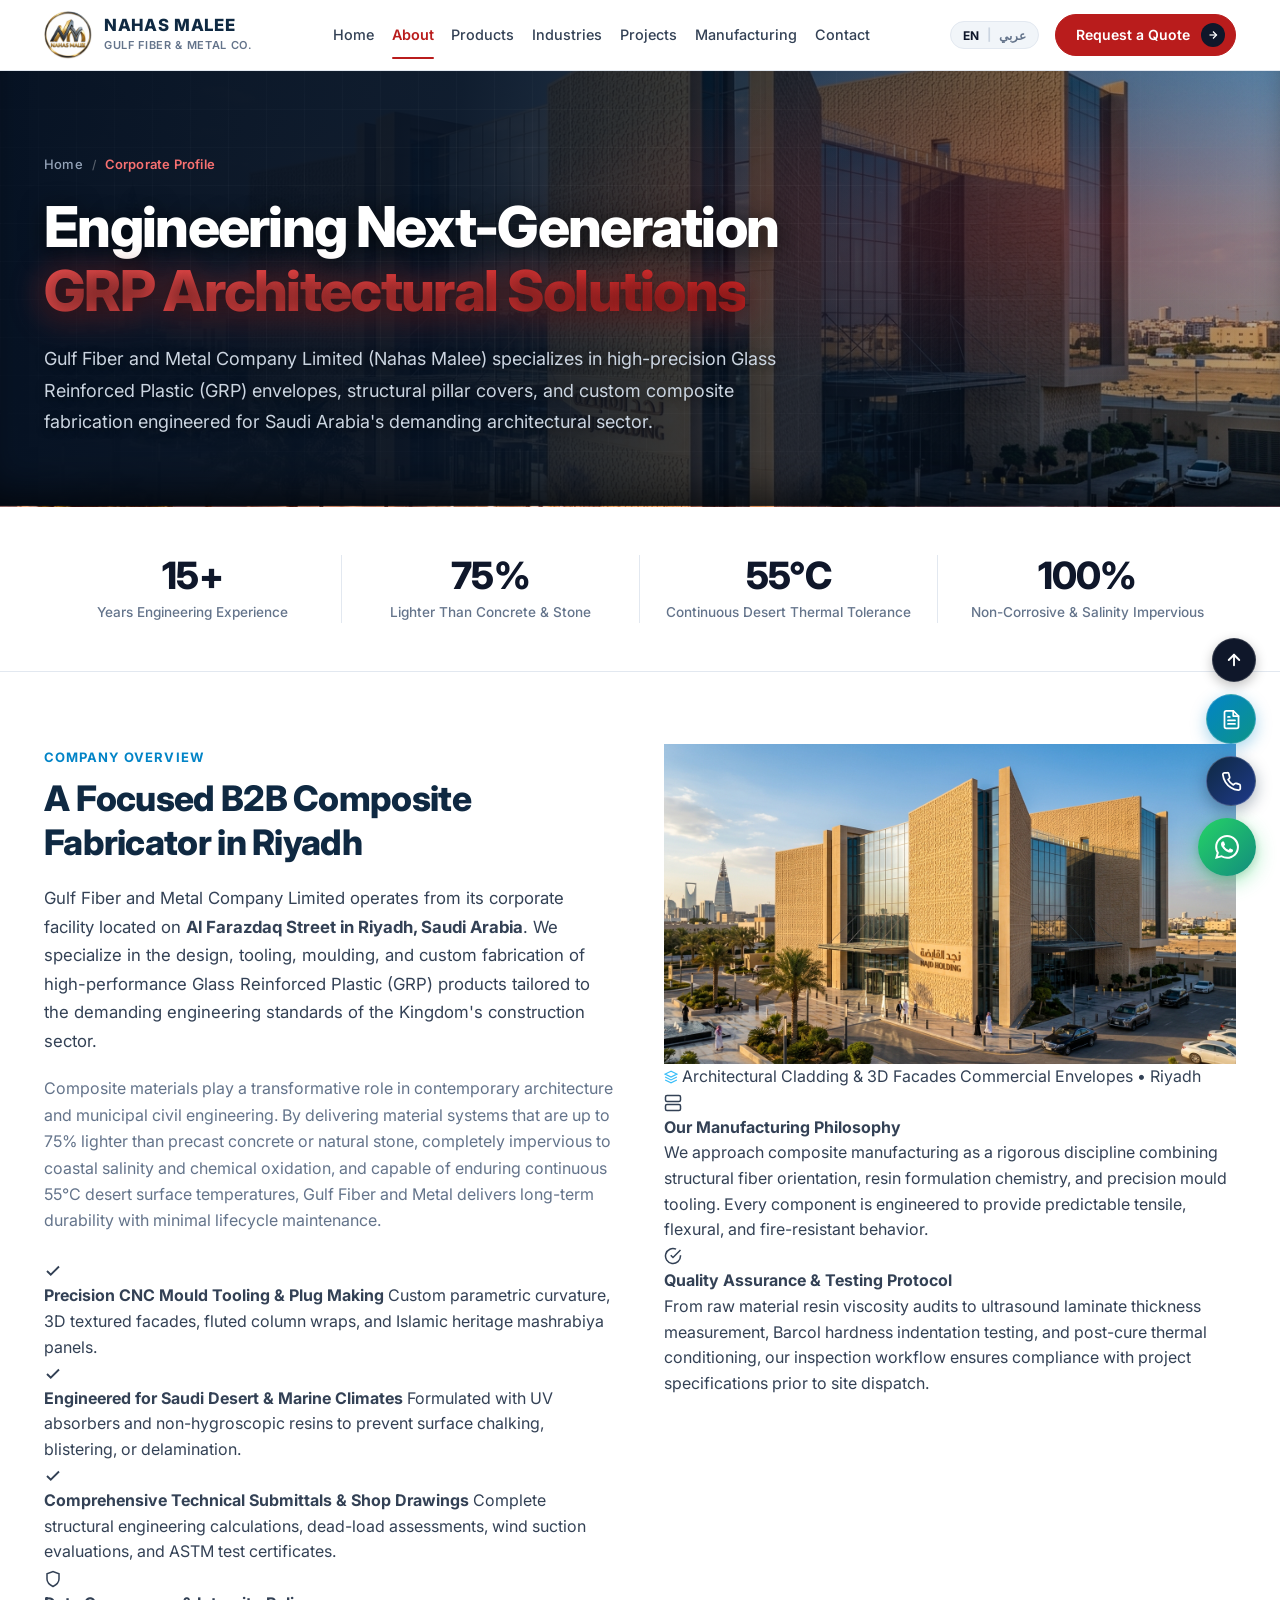
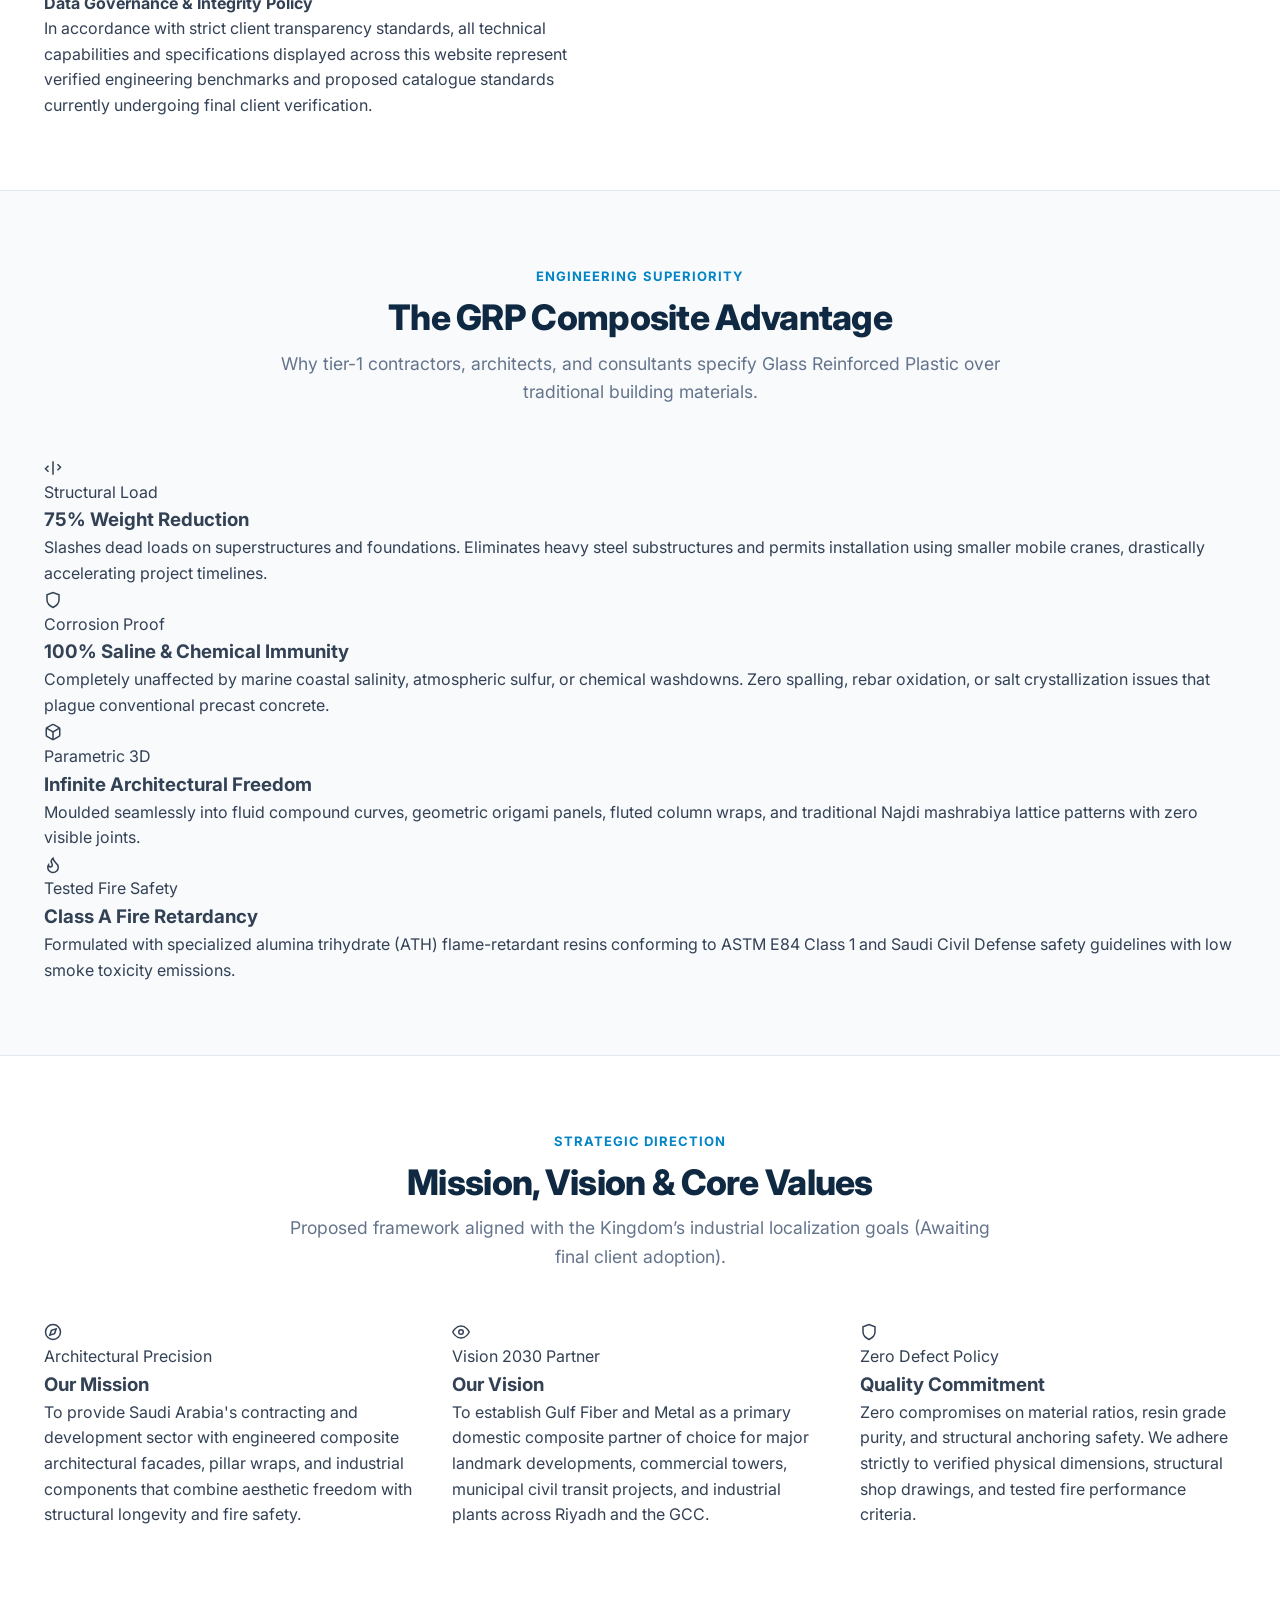
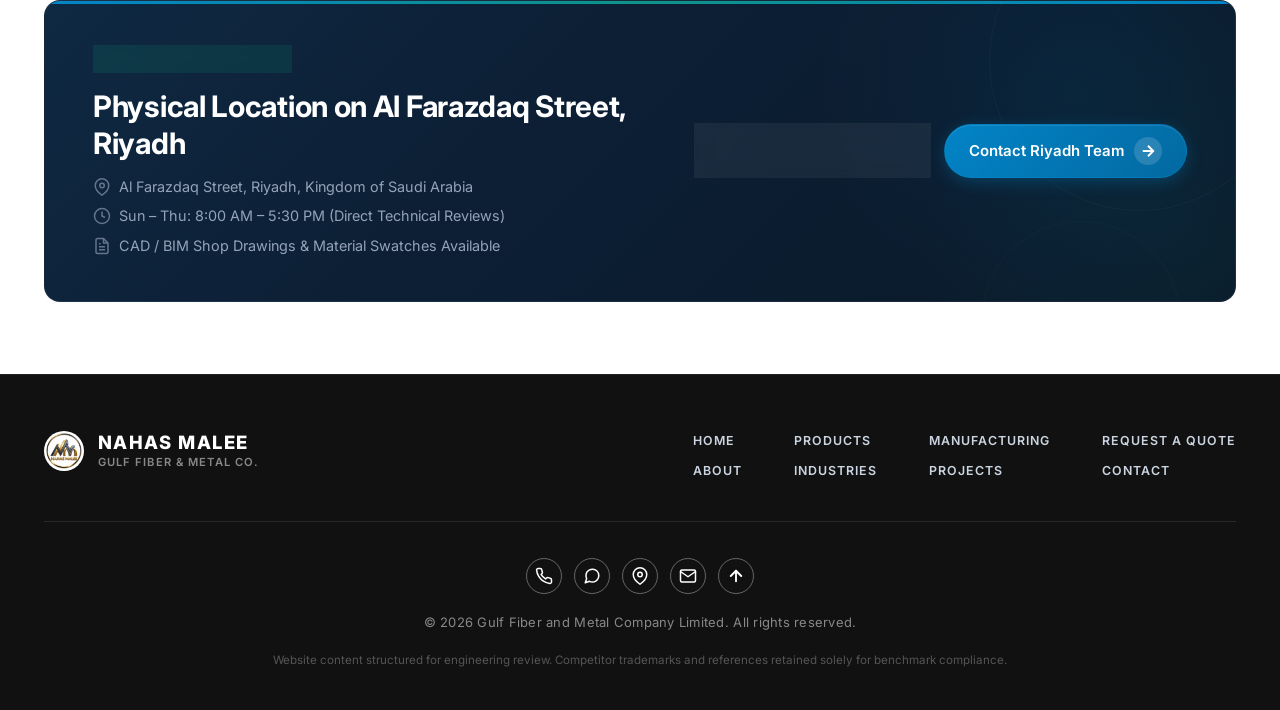
==== about.html @ 070c6c9c "Initial commit of Metals & Fibres website" ====
<!DOCTYPE html>
<html lang="en" dir="ltr">
<head>
  <meta charset="UTF-8">
  <meta name="viewport" content="width=device-width, initial-scale=1.0">
  <title>About Us | Gulf Fiber and Metal Company Limited</title>
  <meta name="description" content="Learn about Gulf Fiber and Metal Company Limited, based on Al Farazdaq Street, Riyadh. Our engineering philosophy, composite manufacturing capabilities, and quality-control standards.">

  <!-- Google Fonts: Inter & IBM Plex Sans Arabic -->
  <link rel="preconnect" href="https://fonts.googleapis.com">
  <link rel="preconnect" href="https://fonts.gstatic.com" crossorigin>
  <link href="https://fonts.googleapis.com/css2?family=IBM+Plex+Sans+Arabic:wght@400;500;600;700&family=Inter:wght@400;500;600;700;800&display=swap" rel="stylesheet">

  <!-- Stylesheets -->
  <link rel="stylesheet" href="css/main.css">
  <link rel="stylesheet" href="css/rtl.css">
</head>
<body>

  <!-- Minimal Sleek Navigation matching user reference -->
  <header class="site-header">
    <div class="container header-inner">
      <a href="index.html" class="brand-logo" aria-label="Nahas Malee - Gulf Fiber and Metal Company Limited">
        <img src="images/logo-nahas-malee.jpg" alt="Nahas Malee - Gulf Fiber and Metal Logo">
        <div class="brand-info">
          <span class="brand-name" data-i18n="brandName">NAHAS MALEE</span>
          <span class="brand-tagline" data-i18n="brandSub">Gulf Fiber &amp; Metal Co.</span>
        </div>
      </a>
      <nav class="main-nav" aria-label="Main Navigation">
        <a href="index.html" class="nav-link" data-i18n="navHome">Home</a>
        <a href="about.html" class="nav-link active" data-i18n="navAbout">About</a>
        <a href="products.html" class="nav-link" data-i18n="navProducts">Products</a>
        <a href="industries.html" class="nav-link" data-i18n="navIndustries">Industries</a>
        <a href="projects.html" class="nav-link" data-i18n="navProjects">Projects</a>
        <a href="manufacturing.html" class="nav-link" data-i18n="navManufacturing">Manufacturing</a>
        <a href="contact.html" class="nav-link" data-i18n="navContact">Contact</a>
      </nav>
      <div class="header-right">
        <div class="lang-badge">
          <button type="button" class="lang-btn active" data-lang="en">EN</button>
          <span style="color: #CBD5E1;">|</span>
          <button type="button" class="lang-btn" data-lang="ar">عربي</button>
        </div>
        <a href="quote.html" class="btn-header-quote">
          <span data-i18n="requestQuoteNav">Request a Quote</span>
          <span class="arrow-circle">
            <svg viewBox="0 0 24 24" fill="none" stroke="currentColor" stroke-width="2.5"><line x1="5" y1="12" x2="19" y2="12"></line><polyline points="12 5 19 12 12 19"></polyline></svg>
          </span>
        </a>
        <button type="button" class="mobile-toggle" id="mobileToggle" aria-label="Toggle navigation menu">
          <svg viewBox="0 0 24 24" fill="none" stroke="currentColor" stroke-width="2"><line x1="3" y1="12" x2="21" y2="12"></line><line x1="3" y1="6" x2="21" y2="6"></line><line x1="3" y1="18" x2="21" y2="18"></line></svg>
        </button>
      </div>
    </div>
  </header>

  <!-- Mobile Drawer Menu -->
  <div class="mobile-nav-drawer" id="mobileDrawer">
    <nav class="mobile-nav-links">
      <a href="index.html" class="nav-link" data-i18n="navHome">Home</a>
      <a href="about.html" class="nav-link active" data-i18n="navAbout">About</a>
      <a href="products.html" class="nav-link" data-i18n="navProducts">Products</a>
      <a href="industries.html" class="nav-link" data-i18n="navIndustries">Industries</a>
      <a href="projects.html" class="nav-link" data-i18n="navProjects">Projects</a>
      <a href="manufacturing.html" class="nav-link" data-i18n="navManufacturing">Manufacturing</a>
      <a href="contact.html" class="nav-link" data-i18n="navContact">Contact</a>
    </nav>
    <div class="mobile-nav-cta">
      <a href="quote.html" class="btn-primary" data-i18n="requestQuoteNav">Request a Quote</a>
    </div>
  </div>

  <!-- Page Hero Banner -->
  <div class="page-hero page-hero-about">
    <div class="container">
      <div class="page-hero-header">
        <div class="hero-breadcrumb">
          <a href="index.html">Home</a>
          <span class="breadcrumb-sep">/</span>
          <span class="breadcrumb-current">Corporate Profile</span>
        </div>
        <h1>
          Engineering Next-Generation <em>GRP Architectural Solutions</em>
        </h1>
        <p class="section-lead">
          Gulf Fiber and Metal Company Limited (Nahas Malee) specializes in high-precision Glass Reinforced Plastic (GRP) envelopes, structural pillar covers, and custom composite fabrication engineered for Saudi Arabia's demanding architectural sector.
        </p>


      </div>
    </div>
  </div>

  <!-- Metrics Strip Centered with Dividers -->
  <div class="metrics-strip">
    <div class="container metrics-grid">
      <div class="metric-item">
        <span class="metric-val">15+</span>
        <span class="metric-label">Years Engineering Experience</span>
      </div>
      <div class="metric-item">
        <span class="metric-val">75%</span>
        <span class="metric-label">Lighter Than Concrete &amp; Stone</span>
      </div>
      <div class="metric-item">
        <span class="metric-val">55°C</span>
        <span class="metric-label">Continuous Desert Thermal Tolerance</span>
      </div>
      <div class="metric-item">
        <span class="metric-val">100%</span>
        <span class="metric-label">Non-Corrosive &amp; Salinity Impervious</span>
      </div>
    </div>
  </div>

  <!-- Main Content Section: Company Overview -->
  <section class="section">
    <div class="container">
      <div class="grid-2" style="align-items: start; gap: 3rem;">
        <div>
          <span class="section-eyebrow">Company Overview</span>
          <h2 class="section-title" style="margin-bottom: 1.25rem;">A Focused B2B Composite Fabricator in Riyadh</h2>
          <p style="font-size: 1.05rem; line-height: 1.7; color: #334155; margin-bottom: 1.25rem;">
            Gulf Fiber and Metal Company Limited operates from its corporate facility located on <strong>Al Farazdaq Street in Riyadh, Saudi Arabia</strong>. We specialize in the design, tooling, moulding, and custom fabrication of high-performance Glass Reinforced Plastic (GRP) products tailored to the demanding engineering standards of the Kingdom's construction sector.
          </p>
          <p style="color: #64748B; line-height: 1.65; margin-bottom: 1.5rem;">
            Composite materials play a transformative role in contemporary architecture and municipal civil engineering. By delivering material systems that are up to 75% lighter than precast concrete or natural stone, completely impervious to coastal salinity and chemical oxidation, and capable of enduring continuous 55°C desert surface temperatures, Gulf Fiber and Metal delivers long-term durability with minimal lifecycle maintenance.
          </p>

          <!-- Feature Checklist -->
          <div class="about-feature-list">
            <div class="about-feature-item">
              <div class="about-feature-icon">
                <svg viewBox="0 0 24 24" fill="none" stroke="currentColor" stroke-width="2.5"><polyline points="20 6 9 17 4 12"></polyline></svg>
              </div>
              <div class="about-feature-text">
                <strong>Precision CNC Mould Tooling &amp; Plug Making</strong>
                <span>Custom parametric curvature, 3D textured facades, fluted column wraps, and Islamic heritage mashrabiya panels.</span>
              </div>
            </div>

            <div class="about-feature-item">
              <div class="about-feature-icon">
                <svg viewBox="0 0 24 24" fill="none" stroke="currentColor" stroke-width="2.5"><polyline points="20 6 9 17 4 12"></polyline></svg>
              </div>
              <div class="about-feature-text">
                <strong>Engineered for Saudi Desert &amp; Marine Climates</strong>
                <span>Formulated with UV absorbers and non-hygroscopic resins to prevent surface chalking, blistering, or delamination.</span>
              </div>
            </div>

            <div class="about-feature-item">
              <div class="about-feature-icon">
                <svg viewBox="0 0 24 24" fill="none" stroke="currentColor" stroke-width="2.5"><polyline points="20 6 9 17 4 12"></polyline></svg>
              </div>
              <div class="about-feature-text">
                <strong>Comprehensive Technical Submittals &amp; Shop Drawings</strong>
                <span>Complete structural engineering calculations, dead-load assessments, wind suction evaluations, and ASTM test certificates.</span>
              </div>
            </div>
          </div>

          <!-- Data Governance Card -->
          <div class="governance-card">
            <div class="governance-card-header">
              <svg viewBox="0 0 24 24" fill="none" stroke="currentColor" stroke-width="2"><path d="M12 22s8-4 8-10V5l-8-3-8 3v7c0 6 8 10 8 10z"></path></svg>
              <h4 class="governance-card-title">Data Governance &amp; Integrity Policy</h4>
            </div>
            <p class="governance-card-desc">
              In accordance with strict client transparency standards, all technical capabilities and specifications displayed across this website represent verified engineering benchmarks and proposed catalogue standards currently undergoing final client verification.
            </p>
          </div>
        </div>

        <!-- Right Column: Visual Showcase & Engineering Highlights -->
        <div class="showcase-container">
          <div class="showcase-img-wrap">
            <img src="images/hero-cladding.jpg" alt="Architectural GRP Cladding Riyadh">
            <div class="showcase-img-overlay">
              <span class="showcase-badge">
                <svg viewBox="0 0 24 24" fill="none" stroke="currentColor" stroke-width="2" style="width: 14px; height: 14px; color: #38BDF8;"><polygon points="12 2 2 7 12 12 22 7 12 2"></polygon><polyline points="2 17 12 22 22 17"></polyline><polyline points="2 12 12 17 22 12"></polyline></svg>
                Architectural Cladding &amp; 3D Facades
              </span>
              <span class="showcase-subtag">Commercial Envelopes • Riyadh</span>
            </div>
          </div>

          <div class="philosophy-grid">
            <div class="philosophy-card">
              <div class="philosophy-icon">
                <svg viewBox="0 0 24 24" fill="none" stroke="currentColor" stroke-width="2"><rect x="2" y="2" width="20" height="8" rx="2" ry="2"></rect><rect x="2" y="14" width="20" height="8" rx="2" ry="2"></rect><line x1="6" y1="6" x2="6.01" y2="6"></line><line x1="6" y1="18" x2="6.01" y2="18"></line></svg>
              </div>
              <div class="philosophy-content">
                <h4>Our Manufacturing Philosophy</h4>
                <p>
                  We approach composite manufacturing as a rigorous discipline combining structural fiber orientation, resin formulation chemistry, and precision mould tooling. Every component is engineered to provide predictable tensile, flexural, and fire-resistant behavior.
                </p>
              </div>
            </div>

            <div class="philosophy-card">
              <div class="philosophy-icon">
                <svg viewBox="0 0 24 24" fill="none" stroke="currentColor" stroke-width="2"><path d="M22 11.08V12a10 10 0 1 1-5.93-9.14"></path><polyline points="22 4 12 14.01 9 11.01"></polyline></svg>
              </div>
              <div class="philosophy-content">
                <h4>Quality Assurance &amp; Testing Protocol</h4>
                <p>
                  From raw material resin viscosity audits to ultrasound laminate thickness measurement, Barcol hardness indentation testing, and post-cure thermal conditioning, our inspection workflow ensures compliance with project specifications prior to site dispatch.
                </p>
              </div>
            </div>
          </div>
        </div>
      </div>
    </div>
  </section>

  <!-- Core Engineering Advantages (4-Grid) -->
  <section class="section section-subtle">
    <div class="container">
      <div class="section-header text-center">
        <span class="section-eyebrow">Engineering Superiority</span>
        <h2 class="section-title">The GRP Composite Advantage</h2>
        <p class="section-lead">Why tier-1 contractors, architects, and consultants specify Glass Reinforced Plastic over traditional building materials.</p>
      </div>

      <div class="advantage-grid">
        <div class="advantage-card">
          <div class="advantage-card-top">
            <div class="advantage-card-icon">
              <svg viewBox="0 0 24 24" fill="none" stroke="currentColor" stroke-width="2"><line x1="12" y1="3" x2="12" y2="21"></line><path d="M18 7l4 4-4 4"></path><path d="M6 17l-4-4 4-4"></path></svg>
            </div>
            <span class="advantage-tag">Structural Load</span>
          </div>
          <h3 class="advantage-title">75% Weight Reduction</h3>
          <p class="advantage-desc">
            Slashes dead loads on superstructures and foundations. Eliminates heavy steel substructures and permits installation using smaller mobile cranes, drastically accelerating project timelines.
          </p>
        </div>

        <div class="advantage-card">
          <div class="advantage-card-top">
            <div class="advantage-card-icon">
              <svg viewBox="0 0 24 24" fill="none" stroke="currentColor" stroke-width="2"><path d="M12 22s8-4 8-10V5l-8-3-8 3v7c0 6 8 10 8 10z"></path></svg>
            </div>
            <span class="advantage-tag">Corrosion Proof</span>
          </div>
          <h3 class="advantage-title">100% Saline &amp; Chemical Immunity</h3>
          <p class="advantage-desc">
            Completely unaffected by marine coastal salinity, atmospheric sulfur, or chemical washdowns. Zero spalling, rebar oxidation, or salt crystallization issues that plague conventional precast concrete.
          </p>
        </div>

        <div class="advantage-card">
          <div class="advantage-card-top">
            <div class="advantage-card-icon">
              <svg viewBox="0 0 24 24" fill="none" stroke="currentColor" stroke-width="2"><path d="M21 16V8a2 2 0 0 0-1-1.73l-7-4a2 2 0 0 0-2 0l-7 4A2 2 0 0 0 3 8v8a2 2 0 0 0 1 1.73l7 4a2 2 0 0 0 2 0l7-4A2 2 0 0 0 21 16z"></path><polyline points="3.27 6.96 12 12.01 20.73 6.96"></polyline><line x1="12" y1="22.08" x2="12" y2="12"></line></svg>
            </div>
            <span class="advantage-tag">Parametric 3D</span>
          </div>
          <h3 class="advantage-title">Infinite Architectural Freedom</h3>
          <p class="advantage-desc">
            Moulded seamlessly into fluid compound curves, geometric origami panels, fluted column wraps, and traditional Najdi mashrabiya lattice patterns with zero visible joints.
          </p>
        </div>

        <div class="advantage-card">
          <div class="advantage-card-top">
            <div class="advantage-card-icon">
              <svg viewBox="0 0 24 24" fill="none" stroke="currentColor" stroke-width="2"><path d="M8.5 14.5A2.5 2.5 0 0 0 11 12c0-1.38-.5-2-1-3-1.072-2.143-.224-4.054 2-6 .5 2.5 2 4.9 4 6.5 2 1.6 3 3.5 3 5.5a7 7 0 1 1-14 0c0-1.153.433-2.294 1-3a2.5 2.5 0 0 0 2.5 2.5z"></path></svg>
            </div>
            <span class="advantage-tag">Tested Fire Safety</span>
          </div>
          <h3 class="advantage-title">Class A Fire Retardancy</h3>
          <p class="advantage-desc">
            Formulated with specialized alumina trihydrate (ATH) flame-retardant resins conforming to ASTM E84 Class 1 and Saudi Civil Defense safety guidelines with low smoke toxicity emissions.
          </p>
        </div>
      </div>
    </div>
  </section>

  <!-- Proposed Mission & Vision Framework -->
  <section class="section">
    <div class="container">
      <div class="section-header text-center">
        <span class="section-eyebrow">Strategic Direction</span>
        <h2 class="section-title">Mission, Vision &amp; Core Values</h2>
        <p class="section-lead">Proposed framework aligned with the Kingdom’s industrial localization goals (Awaiting final client adoption).</p>
      </div>

      <div class="grid-3">
        <!-- Mission Card -->
        <div class="value-card value-card-mission">
          <div class="value-card-header">
            <div class="value-card-icon">
              <svg viewBox="0 0 24 24" fill="none" stroke="currentColor" stroke-width="2"><circle cx="12" cy="12" r="10"></circle><polygon points="16.24 7.76 14.12 14.12 7.76 16.24 9.88 9.88 16.24 7.76"></polygon></svg>
            </div>
            <span class="value-card-tag">Architectural Precision</span>
          </div>
          <h3 class="value-card-title">Our Mission</h3>
          <p class="value-card-desc">
            To provide Saudi Arabia's contracting and development sector with engineered composite architectural facades, pillar wraps, and industrial components that combine aesthetic freedom with structural longevity and fire safety.
          </p>
        </div>

        <!-- Vision Card -->
        <div class="value-card value-card-vision">
          <div class="value-card-header">
            <div class="value-card-icon">
              <svg viewBox="0 0 24 24" fill="none" stroke="currentColor" stroke-width="2"><path d="M1 12s4-8 11-8 11 8 11 8-4 8-11 8-11-8-11-8z"></path><circle cx="12" cy="12" r="3"></circle></svg>
            </div>
            <span class="value-card-tag">Vision 2030 Partner</span>
          </div>
          <h3 class="value-card-title">Our Vision</h3>
          <p class="value-card-desc">
            To establish Gulf Fiber and Metal as a primary domestic composite partner of choice for major landmark developments, commercial towers, municipal civil transit projects, and industrial plants across Riyadh and the GCC.
          </p>
        </div>

        <!-- Quality Commitment Card -->
        <div class="value-card value-card-quality">
          <div class="value-card-header">
            <div class="value-card-icon">
              <svg viewBox="0 0 24 24" fill="none" stroke="currentColor" stroke-width="2"><path d="M12 22s8-4 8-10V5l-8-3-8 3v7c0 6 8 10 8 10z"></path></svg>
            </div>
            <span class="value-card-tag">Zero Defect Policy</span>
          </div>
          <h3 class="value-card-title">Quality Commitment</h3>
          <p class="value-card-desc">
            Zero compromises on material ratios, resin grade purity, and structural anchoring safety. We adhere strictly to verified physical dimensions, structural shop drawings, and tested fire performance criteria.
          </p>
        </div>
      </div>
    </div>
  </section>

  <!-- Physical Verification Callout (Office Ribbon) -->
  <section class="section" style="padding-top: 0;">
    <div class="container">
      <div class="office-ribbon">
        <div class="office-ribbon-accent"></div>
        <div class="office-ribbon-pattern"></div>
        <div class="office-ribbon-content">
          <div class="office-ribbon-info">
            <span class="badge badge-verified office-ribbon-badge">
              <span class="pulse-dot"></span>
              Verified Corporate Listing
            </span>
            <h2 class="office-ribbon-title">Physical Location on Al Farazdaq Street, Riyadh</h2>
            <div class="office-ribbon-details">
              <div class="office-ribbon-detail-item">
                <svg width="16" height="16" viewBox="0 0 24 24" fill="none" stroke="currentColor" stroke-width="2"><path d="M21 10c0 7-9 13-9 13s-9-6-9-13a9 9 0 0 1 18 0z"></path><circle cx="12" cy="10" r="3"></circle></svg>
                <span>Al Farazdaq Street, Riyadh, Kingdom of Saudi Arabia</span>
              </div>
              <div class="office-ribbon-detail-item">
                <svg width="16" height="16" viewBox="0 0 24 24" fill="none" stroke="currentColor" stroke-width="2"><circle cx="12" cy="12" r="10"></circle><polyline points="12 6 12 12 16 14"></polyline></svg>
                <span>Sun – Thu: 8:00 AM – 5:30 PM (Direct Technical Reviews)</span>
              </div>
              <div class="office-ribbon-detail-item">
                <svg width="16" height="16" viewBox="0 0 24 24" fill="none" stroke="currentColor" stroke-width="2"><path d="M14 2H6a2 2 0 0 0-2 2v16a2 2 0 0 0 2 2h12a2 2 0 0 0 2-2V8z"></path><polyline points="14 2 14 8 20 8"></polyline><line x1="16" y1="13" x2="8" y2="13"></line><line x1="16" y1="17" x2="8" y2="17"></line><polyline points="10 9 9 9 8 9"></polyline></svg>
                <span>CAD / BIM Shop Drawings &amp; Material Swatches Available</span>
              </div>
            </div>
          </div>
          <div class="office-ribbon-actions">
            <a href="https://maps.app.goo.gl/xMrUYhAomJYPqUns5" target="_blank" rel="noopener noreferrer" class="office-ribbon-btn office-ribbon-btn-outline">
              <svg width="16" height="16" viewBox="0 0 24 24" fill="none" stroke="currentColor" stroke-width="2"><path d="M21 10c0 7-9 13-9 13s-9-6-9-13a9 9 0 0 1 18 0z"></path><circle cx="12" cy="10" r="3"></circle></svg>
              <span>View on Google Maps</span>
            </a>
            <a href="contact.html" class="office-ribbon-btn office-ribbon-btn-primary">
              <span>Contact Riyadh Team</span>
              <span class="office-ribbon-btn-arrow">
                <svg width="12" height="12" viewBox="0 0 24 24" fill="none" stroke="currentColor" stroke-width="2.5"><line x1="5" y1="12" x2="19" y2="12"></line><polyline points="12 5 19 12 12 19"></polyline></svg>
              </span>
            </a>
          </div>
        </div>
      </div>
    </div>
  </section>

  <!-- Minimal Dark Footer (Matches Reference Aesthetic) -->
  <footer class="site-footer">
    <div class="container">
      <div class="footer-top-row">
        <div class="footer-brand-block">
          <a href="index.html" class="footer-brand-link">
            <img src="images/logo-nahas-malee.jpg" alt="Nahas Malee Logo" class="footer-brand-logo-img">
            <div class="footer-brand-text">
              <span class="footer-brand-title" data-i18n="brandName">NAHAS MALEE</span>
              <span class="footer-brand-slogan" data-i18n="brandSub">GULF FIBER &amp; METAL CO.</span>
            </div>
          </a>
        </div>

        <nav class="footer-nav-columns" aria-label="Footer Navigation">
          <div class="footer-nav-col">
            <a href="index.html" data-i18n="navHome">Home</a>
            <a href="about.html" data-i18n="navAbout">About Us</a>
          </div>
          <div class="footer-nav-col">
            <a href="products.html" data-i18n="navProducts">Products</a>
            <a href="industries.html" data-i18n="navIndustries">Industries</a>
          </div>
          <div class="footer-nav-col">
            <a href="manufacturing.html" data-i18n="navManufacturing">Manufacturing</a>
            <a href="projects.html" data-i18n="navProjects">Projects</a>
          </div>
          <div class="footer-nav-col">
            <a href="quote.html" data-i18n="requestQuoteNav">Request Quote</a>
            <a href="contact.html" data-i18n="navContact">Contact Us</a>
          </div>
        </nav>
      </div>

      <div class="footer-divider-line"></div>

      <div class="footer-bottom-centered">
        <div class="footer-social-circles">
          <a href="tel:+966110000000" class="footer-circle-btn" aria-label="Phone" title="+966 11 000 0000">
            <svg width="15" height="15" viewBox="0 0 24 24" fill="none" stroke="currentColor" stroke-width="2" stroke-linecap="round" stroke-linejoin="round"><path d="M22 16.92v3a2 2 0 0 1-2.18 2 19.79 19.79 0 0 1-8.63-3.07 19.5 19.5 0 0 1-6-6 19.79 19.79 0 0 1-3.07-8.67A2 2 0 0 1 4.11 2h3a2 2 0 0 1 2 1.72c.127.96.362 1.903.7 2.81a2 2 0 0 1-.45 2.11L8.09 9.91a16 16 0 0 0 6 6l1.27-1.27a2 2 0 0 1 2.11-.45c.907.338 1.85.573 2.81.7A2 2 0 0 1 22 16.92z"/></svg>
          </a>
          <a href="https://wa.me/966500000000" target="_blank" rel="noopener noreferrer" class="footer-circle-btn" aria-label="WhatsApp" title="WhatsApp: +966 50 000 0000">
            <svg width="15" height="15" viewBox="0 0 24 24" fill="none" stroke="currentColor" stroke-width="2" stroke-linecap="round" stroke-linejoin="round"><path d="M21 11.5a8.38 8.38 0 0 1-.9 3.8 8.5 8.5 0 0 1-7.6 4.7 8.38 8.38 0 0 1-3.8-.9L3 21l1.9-5.7a8.38 8.38 0 0 1-.9-3.8 8.5 8.5 0 0 1 4.7-7.6 8.38 8.38 0 0 1 3.8-.9h.5a8.48 8.48 0 0 1 8 8v.5z"/></svg>
          </a>
          <a href="https://maps.app.goo.gl/xMrUYhAomJYPqUns5" target="_blank" rel="noopener noreferrer" class="footer-circle-btn" aria-label="Google Maps" title="Al Farazdaq St, Riyadh Location">
            <svg width="15" height="15" viewBox="0 0 24 24" fill="none" stroke="currentColor" stroke-width="2" stroke-linecap="round" stroke-linejoin="round"><path d="M21 10c0 7-9 13-9 13s-9-6-9-13a9 9 0 0 1 18 0z"/><circle cx="12" cy="10" r="3"/></svg>
          </a>
          <a href="mailto:info@gulffiber.sa" class="footer-circle-btn" aria-label="Email" title="info@gulffiber.sa">
            <svg width="15" height="15" viewBox="0 0 24 24" fill="none" stroke="currentColor" stroke-width="2" stroke-linecap="round" stroke-linejoin="round"><path d="M4 4h16c1.1 0 2 .9 2 2v12c0 1.1-.9 2-2 2H4c-1.1 0-2-.9-2-2V6c0-1.1.9-2 2-2z"/><polyline points="22,6 12,13 2,6"/></svg>
          </a>
          <button type="button" class="footer-circle-btn" onclick="window.scrollTo({top: 0, behavior: 'smooth'})" aria-label="Back to top" title="Scroll to top">
            <svg width="14" height="14" viewBox="0 0 24 24" fill="none" stroke="currentColor" stroke-width="2.5" stroke-linecap="round" stroke-linejoin="round"><line x1="12" y1="19" x2="12" y2="5"/><polyline points="5 12 12 5 19 12"/></svg>
          </button>
        </div>

        <p class="footer-copyright-text" data-i18n="footerCopyright">&copy; 2026 Gulf Fiber and Metal Company Limited. All rights reserved.</p>
        <p class="footer-compliance-text" data-i18n="legalNotice">Al Farazdaq St, Riyadh, KSA &bull; Engineering review benchmark framework</p>
      </div>
    </div>
  </footer>

  <!-- Floating Action Buttons (WhatsApp, Phone, Quote, Scroll to Top) -->
  <div class="floating-actions" id="floatingActions" role="region" aria-label="Quick Contact &amp; Actions">
    <button type="button" class="fab-btn fab-btn-top" id="fabScrollTop" aria-label="Back to top" data-i18n-title="fabScrollTop" title="Back to top">
      <svg width="18" height="18" viewBox="0 0 24 24" fill="none" stroke="currentColor" stroke-width="2.5" stroke-linecap="round" stroke-linejoin="round">
        <line x1="12" y1="19" x2="12" y2="5"></line>
        <polyline points="5 12 12 5 19 12"></polyline>
      </svg>
      <span class="fab-tooltip" data-i18n="fabScrollTop">Back to Top</span>
    </button>

    <a href="quote.html" class="fab-btn fab-btn-quote" aria-label="Request a Quote" data-i18n-title="fabQuote" title="Request a Quote">
      <svg width="20" height="20" viewBox="0 0 24 24" fill="none" stroke="currentColor" stroke-width="2" stroke-linecap="round" stroke-linejoin="round">
        <path d="M14 2H6a2 2 0 0 0-2 2v16a2 2 0 0 0 2 2h12a2 2 0 0 0 2-2V8z"></path>
        <polyline points="14 2 14 8 20 8"></polyline>
        <line x1="16" y1="13" x2="8" y2="13"></line>
        <line x1="16" y1="17" x2="8" y2="17"></line>
        <polyline points="10 9 9 9 8 9"></polyline>
      </svg>
      <span class="fab-tooltip" data-i18n="fabQuote">Request Quote</span>
    </a>

    <a href="tel:+966500000000" class="fab-btn fab-btn-phone" aria-label="Call +966 50 000 0000" data-i18n-title="fabPhone" title="Call Us: +966 50 000 0000">
      <svg width="20" height="20" viewBox="0 0 24 24" fill="none" stroke="currentColor" stroke-width="2" stroke-linecap="round" stroke-linejoin="round">
        <path d="M22 16.92v3a2 2 0 0 1-2.18 2 19.79 19.79 0 0 1-8.63-3.07 19.5 19.5 0 0 1-6-6 19.79 19.79 0 0 1-3.07-8.67A2 2 0 0 1 4.11 2h3a2 2 0 0 1 2 1.72c.127.96.362 1.903.7 2.81a2 2 0 0 1-.45 2.11L8.09 9.91a16 16 0 0 0 6 6l1.27-1.27a2 2 0 0 1 2.11-.45c.907.338 1.85.573 2.81.7A2 2 0 0 1 22 16.92z"></path>
      </svg>
      <span class="fab-tooltip" data-i18n="fabPhone">Call Us: +966 50 000 0000</span>
    </a>

    <a href="https://wa.me/966500000000?text=Hello%20Gulf%20Fiber%20and%20Metal%20Company.%20I%20would%20like%20to%20inquire%20about%20GRP%20products." target="_blank" rel="noopener noreferrer" class="fab-btn fab-btn-whatsapp" aria-label="Chat on WhatsApp" data-i18n-title="fabWhatsApp" title="Chat on WhatsApp">
      <span class="fab-pulse"></span>
      <svg width="28" height="28" viewBox="0 0 24 24" fill="currentColor">
        <path d="M17.472 14.382c-.297-.149-1.758-.867-2.03-.967-.273-.099-.471-.148-.67.15-.197.297-.767.966-.94 1.164-.173.199-.347.223-.644.075-.297-.15-1.255-.463-2.39-1.475-.883-.788-1.48-1.761-1.653-2.059-.173-.297-.018-.458.13-.606.134-.133.298-.347.446-.52.149-.174.198-.298.298-.497.099-.198.05-.371-.025-.52-.075-.149-.669-1.612-.916-2.207-.242-.579-.487-.5-.669-.51-.173-.008-.371-.01-.57-.01-.198 0-.52.074-.792.372-.272.297-1.04 1.016-1.04 2.479 0 1.462 1.065 2.875 1.213 3.074.149.198 2.096 3.2 5.077 4.487.709.306 1.262.489 1.694.625.712.227 1.36.195 1.871.118.571-.085 1.758-.719 2.006-1.413.248-.694.248-1.289.173-1.413-.074-.124-.272-.198-.57-.347m-5.421 7.403h-.004a9.87 9.87 0 01-5.031-1.378l-.361-.214-3.741.982.998-3.648-.235-.374a9.86 9.86 0 01-1.51-5.26c.001-5.45 4.436-9.884 9.888-9.884 2.64 0 5.122 1.03 6.988 2.898a9.825 9.825 0 012.893 6.994c-.003 5.45-4.437 9.884-9.885 9.884m8.413-18.297A11.815 11.815 0 0012.05 0C5.495 0 .16 5.335.157 11.892c0 2.096.547 4.142 1.588 5.945L.057 24l6.305-1.654a11.882 11.882 0 005.683 1.448h.005c6.554 0 11.89-5.335 11.893-11.893a11.821 11.821 0 00-3.48-8.413z"/>
      </svg>
      <span class="fab-tooltip" data-i18n="fabWhatsApp">Chat on WhatsApp</span>
    </a>
  </div>

  <!-- Scripts -->
  <script src="js/products-data.js"></script>
  <script src="js/i18n.js"></script>
  <script src="js/main.js"></script>
</body>
</html>
---- css/main.css ----
/**
 * Gulf Fiber and Metal Company Limited - Main Stylesheet
 * Engineered B2B Aesthetic inspired by clean modern hero architecture (PeakGuard reference)
 * Strictly constrained SVG icons, editorial heading typography, and real commercial photography.
 */

:root {
  /* Brand Colors */
  --color-sky-bg: #EEF5FB;
  --color-sky-light: #F7FAFC;
  --color-bg-page: #FFFFFF;
  --color-bg-card: #FFFFFF;
  --color-bg-subtle: #F8FAFC;
  --color-bg-dark: #0F172A;

  --color-primary: #0F2942;
  --color-primary-hover: #163E63;
  --color-accent: #0284C7;
  --color-accent-hover: #0369A1;
  --color-accent-teal: #0D9488;

  /* Typography Colors */
  --color-text-main: #0F172A;
  --color-text-body: #334155;
  --color-text-muted: #64748B;
  --color-text-light: #94A3B8;

  /* Borders */
  --color-border: #E2E8F0;
  --color-border-dark: #CBD5E1;

  /* Status Badges */
  --color-verified-bg: #ECFDF5;
  --color-verified-text: #065F46;
  --color-verified-border: #A7F3D0;
  
  --color-proposed-bg: #FFFBEB;
  --color-proposed-text: #92400E;
  --color-proposed-border: #FDE68A;

  /* Geometry & Shadows */
  --radius-xs: 4px;
  --radius-sm: 6px;
  --radius-md: 10px;
  --radius-lg: 16px;
  --radius-pill: 9999px;
  
  --shadow-sm: 0 1px 2px rgba(0,0,0,0.05);
  --shadow-md: 0 4px 6px -1px rgba(0,0,0,0.07), 0 2px 4px -2px rgba(0,0,0,0.05);
  --shadow-lg: 0 10px 25px -3px rgba(15, 23, 42, 0.08);
  --shadow-hero: 0 20px 40px -10px rgba(15, 41, 66, 0.16);

  --max-width: 1240px;
  --font-sans: 'Inter', -apple-system, BlinkMacSystemFont, 'Segoe UI', Roboto, Helvetica, Arial, sans-serif;
}

/* Base Reset & Box Sizing */
*, *::before, *::after {
  box-sizing: border-box;
  margin: 0;
  padding: 0;
}

html {
  font-size: 16px;
  scroll-behavior: smooth;
  text-size-adjust: 100%;
  overflow-x: hidden;
}

body {
  font-family: var(--font-sans);
  background-color: var(--color-bg-page);
  color: var(--color-text-body);
  line-height: 1.6;
  -webkit-font-smoothing: antialiased;
  -moz-osx-font-smoothing: grayscale;
  overflow-x: hidden;
  width: 100%;
}

/* CRITICAL FIX: Images and SVGs must NEVER blow up */
img {
  display: block;
  max-width: 100%;
  height: auto;
}

svg {
  display: inline-block;
  vertical-align: middle;
  flex-shrink: 0;
  width: 18px;
  height: 18px;
  max-width: 24px;
  max-height: 24px;
}

/* Explicit SVG size enforcement across all components */
.top-item svg,
.top-bar svg,
.footer-contact-item svg,
.card-icon svg {
  width: 16px !important;
  height: 16px !important;
  max-width: 16px !important;
  max-height: 16px !important;
  display: inline-block !important;
}

a {
  color: inherit;
  text-decoration: none;
  transition: all 0.15s ease;
}

button, input, select, textarea {
  font-family: inherit;
  font-size: inherit;
}

/* Container */
.container {
  width: 100%;
  max-width: var(--max-width);
  margin-left: auto;
  margin-right: auto;
  padding-left: 1.5rem;
  padding-right: 1.5rem;
}

/* Clean Top Navigation Bar */
.site-header {
  background-color: #FFFFFF;
  border-bottom: 1px solid var(--color-border);
  position: sticky;
  top: 0;
  z-index: 1000;
  box-shadow: 0 1px 4px rgba(0, 0, 0, 0.03);
}

.header-inner {
  display: flex;
  align-items: center;
  justify-content: space-between;
  height: 70px;
}

.brand-logo {
  display: flex;
  align-items: center;
  gap: 0.75rem;
  text-decoration: none;
}

.brand-logo img {
  height: 48px;
  width: 48px;
  object-fit: contain;
  border-radius: 50%;
  flex-shrink: 0;
  transition: transform 0.2s ease;
}

.brand-logo:hover img {
  transform: scale(1.04);
}

.brand-info {
  display: flex;
  flex-direction: column;
}

.brand-name {
  font-size: 1.05rem;
  font-weight: 800;
  color: #0F2942;
  line-height: 1.15;
  letter-spacing: 0.04em;
  text-transform: uppercase;
}

.brand-tagline {
  font-size: 0.6875rem;
  font-weight: 600;
  color: #64748B;
  letter-spacing: 0.06em;
  text-transform: uppercase;
  margin-top: 2px;
}

.main-nav {
  display: flex;
  align-items: center;
  gap: clamp(0.75rem, 1.4vw, 1.6rem);
}

.nav-link {
  color: #334155;
  font-weight: 500;
  font-size: 0.9rem;
  transition: color 0.15s ease;
  padding: 0.5rem 0;
  white-space: nowrap;
  position: relative;
  text-decoration: none;
}

.nav-link:hover, .nav-link.active {
  color: #B91C1C;
  font-weight: 600;
}

.nav-link.active::after {
  content: '';
  position: absolute;
  bottom: -4px;
  left: 0;
  right: 0;
  height: 2px;
  background-color: #B91C1C;
  border-radius: 2px;
}

.header-right {
  display: flex;
  align-items: center;
  gap: 1rem;
}

/* Header Quote Button (Pill with arrow circle matching Rooftix reference) */
.btn-header-quote {
  display: inline-flex;
  align-items: center;
  gap: 0.65rem;
  background-color: #B91C1C;
  color: #FFFFFF;
  font-weight: 600;
  font-size: 0.875rem;
  padding: 0.5rem 0.65rem 0.5rem 1.25rem;
  border-radius: 9999px;
  border: 1px solid #B91C1C;
  white-space: nowrap;
  text-decoration: none;
  cursor: pointer;
  transition: all 0.2s ease;
}

.btn-header-quote:hover {
  background-color: #991B1B;
  border-color: #991B1B;
}

.btn-header-quote .arrow-circle {
  width: 24px;
  height: 24px;
  border-radius: 50%;
  background-color: #0F172A;
  display: inline-flex;
  align-items: center;
  justify-content: center;
  flex-shrink: 0;
}

.btn-header-quote .arrow-circle svg {
  width: 12px !important;
  height: 12px !important;
  color: #FFFFFF;
}

/* Standard Buttons */
.btn-primary {
  display: inline-flex;
  align-items: center;
  justify-content: center;
  gap: 0.5rem;
  background-color: #B91C1C;
  color: #FFFFFF;
  font-weight: 600;
  font-size: 0.9rem;
  padding: 0.65rem 1.4rem;
  border-radius: var(--radius-pill);
  border: 1px solid #B91C1C;
  cursor: pointer;
  transition: all 0.15s ease;
  white-space: nowrap;
}

.btn-primary:hover {
  background-color: #991B1B;
  border-color: #991B1B;
}

.btn-outline {
  display: inline-flex;
  align-items: center;
  justify-content: center;
  gap: 0.5rem;
  background-color: transparent;
  color: var(--color-primary);
  font-weight: 600;
  font-size: 0.9rem;
  padding: 0.6rem 1.25rem;
  border-radius: var(--radius-sm);
  border: 1px solid var(--color-border-dark);
  cursor: pointer;
  transition: all 0.15s ease;
  white-space: nowrap;
}

.btn-outline:hover {
  background-color: #F8FAFC;
  border-color: var(--color-primary);
}

/* Language Toggle Badge */
.lang-badge {
  display: inline-flex;
  align-items: center;
  gap: 4px;
  background: #F1F5F9;
  border: 1px solid var(--color-border);
  padding: 3px 8px;
  border-radius: var(--radius-pill);
  font-size: 0.75rem;
  font-weight: 700;
}

.lang-badge button {
  border: none;
  background: transparent;
  cursor: pointer;
  color: #64748B;
  font-weight: 600;
  padding: 2px 4px;
  border-radius: 2px;
}

.lang-badge button.active {
  color: #0F172A;
  font-weight: 700;
}

/* ROOFTIX-STYLE CINEMATIC HERO SECTION */
.hero-cinematic {
  position: relative;
  min-height: 580px;
  background-color: #0F1D30;
  background-image: 
    linear-gradient(90deg, rgba(15, 23, 42, 0.94) 0%, rgba(15, 23, 42, 0.82) 48%, rgba(15, 23, 42, 0.38) 100%), 
    url('../images/hero-cladding.jpg');
  background-position: center right;
  background-size: cover;
  background-repeat: no-repeat;
  display: flex;
  align-items: center;
  padding: 5.5rem 0 5rem;
  color: #FFFFFF;
}

.hero-cinematic-inner {
  max-width: 680px;
}

.hero-rating-badge {
  display: inline-flex;
  align-items: center;
  gap: 0.5rem;
  font-size: 0.875rem;
  font-weight: 600;
  color: #F1F5F9;
  margin-bottom: 1.5rem;
  background: rgba(15, 23, 42, 0.5);
  backdrop-filter: blur(8px);
  padding: 0.35rem 0.85rem;
  border-radius: 9999px;
  border: 1px solid rgba(255, 255, 255, 0.15);
}

.hero-rating-score {
  font-weight: 800;
  color: #FFFFFF;
}

.hero-stars {
  color: #F59E0B;
  letter-spacing: 2px;
  font-size: 0.9rem;
}

.hero-rating-sep {
  color: rgba(255, 255, 255, 0.35);
}

.hero-rating-text {
  color: #E2E8F0;
  font-weight: 500;
}

.hero-cinematic-title {
  font-size: clamp(2.35rem, 4.4vw, 3.85rem);
  font-weight: 800;
  line-height: 1.15;
  color: #FFFFFF;
  letter-spacing: -0.025em;
  margin-bottom: 1.25rem;
}

.hero-cinematic-title em {
  font-style: italic;
  font-weight: 700;
  color: #F8FAFC;
  display: block;
}

.hero-cinematic-lead {
  font-size: 1.1rem;
  line-height: 1.65;
  color: #CBD5E1;
  margin-bottom: 2.25rem;
  max-width: 580px;
}

.hero-cinematic-actions {
  display: flex;
  align-items: center;
  gap: 1.25rem;
  flex-wrap: wrap;
}

.btn-pill-primary {
  display: inline-flex;
  align-items: center;
  gap: 0.85rem;
  background-color: #B91C1C;
  color: #FFFFFF;
  font-weight: 700;
  font-size: 0.95rem;
  padding: 0.75rem 0.85rem 0.75rem 1.75rem;
  border-radius: 9999px;
  border: 1px solid #B91C1C;
  cursor: pointer;
  text-decoration: none;
  transition: all 0.2s ease;
  box-shadow: 0 4px 16px rgba(185, 28, 28, 0.35);
  white-space: nowrap;
}

.btn-pill-primary:hover {
  background-color: #991B1B;
  border-color: #991B1B;
  transform: translateY(-1px);
}

.btn-pill-primary .arrow-circle {
  width: 32px;
  height: 32px;
  border-radius: 50%;
  background-color: #0F172A;
  display: inline-flex;
  align-items: center;
  justify-content: center;
  flex-shrink: 0;
}

.btn-pill-primary .arrow-circle svg {
  width: 14px !important;
  height: 14px !important;
  color: #FFFFFF;
}

.btn-pill-secondary {
  display: inline-flex;
  align-items: center;
  gap: 0.85rem;
  background-color: rgba(15, 23, 42, 0.65);
  color: #FFFFFF;
  font-weight: 600;
  font-size: 0.95rem;
  padding: 0.75rem 0.85rem 0.75rem 1.65rem;
  border-radius: 9999px;
  border: 1px solid rgba(255, 255, 255, 0.25);
  backdrop-filter: blur(8px);
  cursor: pointer;
  text-decoration: none;
  transition: all 0.2s ease;
  white-space: nowrap;
}

.btn-pill-secondary:hover {
  background-color: rgba(15, 23, 42, 0.9);
  border-color: rgba(255, 255, 255, 0.5);
  transform: translateY(-1px);
}

.btn-pill-secondary .arrow-circle {
  width: 32px;
  height: 32px;
  border-radius: 50%;
  background-color: #B91C1C;
  display: inline-flex;
  align-items: center;
  justify-content: center;
  flex-shrink: 0;
}

.btn-pill-secondary .arrow-circle svg {
  width: 14px !important;
  height: 14px !important;
  color: #FFFFFF;
}

/* ══════════════════════════════════════════════════════════════════
   PREMIUM ENGINEERED PAGE HERO & ATMOSPHERIC LIGHTING
   ══════════════════════════════════════════════════════════════════ */
.page-hero {
  position: relative;
  background-color: #071324;
  background-image: 
    radial-gradient(ellipse 70% 60% at 85% 35%, rgba(220, 38, 38, 0.20) 0%, transparent 65%),
    linear-gradient(90deg, #071324 0%, rgba(7, 19, 36, 0.94) 40%, rgba(7, 19, 36, 0.65) 75%, rgba(7, 19, 36, 0.35) 100%),
    url('../images/hero-factory.jpg');
  background-size: cover;
  background-position: center right;
  background-repeat: no-repeat;
  color: #FFFFFF;
  padding: 5rem 0 4.25rem;
  border-bottom: 1px solid rgba(220, 38, 38, 0.2);
  box-shadow: inset 0 -30px 40px -20px rgba(0, 0, 0, 0.7);
  overflow: hidden;
}

/* Subtle Engineering Grid Backdrop */
.page-hero::before {
  content: '';
  position: absolute;
  inset: 0;
  background-image: 
    linear-gradient(rgba(255, 255, 255, 0.03) 1px, transparent 1px),
    linear-gradient(90deg, rgba(255, 255, 255, 0.03) 1px, transparent 1px);
  background-size: 38px 38px;
  pointer-events: none;
  z-index: 1;
  mask-image: radial-gradient(ellipse 85% 85% at 50% 40%, black 25%, transparent 85%);
  -webkit-mask-image: radial-gradient(ellipse 85% 85% at 50% 40%, black 25%, transparent 85%);
}

.page-hero .container {
  position: relative;
  z-index: 2;
}

.page-hero-header {
  max-width: 860px;
}

.hero-breadcrumb {
  display: inline-flex;
  align-items: center;
  gap: 0.55rem;
  font-size: 0.8125rem;
  font-weight: 500;
  color: #94A3B8;
  margin-bottom: 1.25rem;
  letter-spacing: 0.015em;
}

.hero-breadcrumb a {
  color: #94A3B8;
  transition: color 0.2s ease;
  text-decoration: none;
}

.hero-breadcrumb a:hover {
  color: #EF4444;
}

.hero-breadcrumb .breadcrumb-sep {
  color: rgba(255, 255, 255, 0.4);
  font-size: 0.75rem;
  opacity: 0.8;
}

.hero-breadcrumb .breadcrumb-current {
  color: #F87171;
  font-weight: 600;
}

.page-hero-badge {
  display: inline-flex;
  align-items: center;
  gap: 0.65rem;
  font-size: 0.78125rem;
  font-weight: 700;
  letter-spacing: 0.06em;
  text-transform: uppercase;
  color: #F87171;
  background: rgba(220, 38, 38, 0.16);
  border: 1px solid rgba(239, 68, 68, 0.4);
  padding: 0.42rem 1.05rem;
  border-radius: var(--radius-pill);
  margin-bottom: 1.35rem;
  backdrop-filter: blur(12px);
  -webkit-backdrop-filter: blur(12px);
  box-shadow: 0 0 24px rgba(220, 38, 38, 0.16), inset 0 1px 0 rgba(255, 255, 255, 0.12);
}

.pulse-dot {
  width: 8px;
  height: 8px;
  border-radius: 50%;
  background-color: #EF4444;
  box-shadow: 0 0 0 0 rgba(239, 68, 68, 0.8);
  animation: pulseAnimation 2s infinite cubic-bezier(0.4, 0, 0.6, 1);
}

@keyframes pulseAnimation {
  0% { box-shadow: 0 0 0 0 rgba(239, 68, 68, 0.8); }
  70% { box-shadow: 0 0 0 8px rgba(239, 68, 68, 0); }
  100% { box-shadow: 0 0 0 0 rgba(239, 68, 68, 0); }
}

.page-hero h1 {
  font-size: clamp(2.4rem, 4.4vw, 3.75rem);
  font-weight: 800;
  line-height: 1.14;
  color: #FFFFFF;
  margin-bottom: 1.25rem;
  letter-spacing: -0.03em;
  text-shadow: 0 4px 24px rgba(0, 0, 0, 0.75);
}

.page-hero h1 em,
.page-hero h1 .hero-gradient-text {
  font-style: normal;
  color: #EF4444;
  background: linear-gradient(135deg, #FF5555 0%, #EF4444 45%, #DC2626 100%);
  -webkit-background-clip: text;
  -webkit-text-fill-color: transparent;
  filter: drop-shadow(0 2px 14px rgba(239, 68, 68, 0.45));
  display: inline-block;
}

.page-hero .section-lead {
  font-size: 1.125rem;
  line-height: 1.75;
  color: #CBD5E1;
  margin-bottom: 0;
  max-width: 740px;
  font-weight: 400;
  text-shadow: 0 2px 8px rgba(0, 0, 0, 0.5);
}

/* Glassmorphic Precision Engineering Chips */
.hero-trust-chips {
  display: flex;
  flex-wrap: wrap;
  gap: 0.85rem;
  margin-top: 1.6rem;
}

.trust-chip {
  display: inline-flex;
  align-items: center;
  gap: 0.6rem;
  background: rgba(11, 24, 46, 0.78);
  border: 1px solid rgba(239, 68, 68, 0.35);
  backdrop-filter: blur(14px);
  -webkit-backdrop-filter: blur(14px);
  padding: 0.55rem 1.15rem;
  border-radius: var(--radius-pill);
  font-size: 0.84rem;
  font-weight: 600;
  color: #F8FAFC;
  letter-spacing: 0.015em;
  box-shadow: 0 4px 20px rgba(0, 0, 0, 0.35), inset 0 1px 0 rgba(255, 255, 255, 0.12);
  transition: all 0.25s cubic-bezier(0.16, 1, 0.3, 1);
}

.trust-chip svg {
  width: 17px;
  height: 17px;
  color: #EF4444;
  filter: drop-shadow(0 0 6px rgba(239, 68, 68, 0.55));
  transition: transform 0.22s ease, color 0.22s ease;
}

.trust-chip:hover {
  background: rgba(15, 32, 60, 0.92);
  border-color: rgba(239, 68, 68, 0.75);
  color: #FFFFFF;
  transform: translateY(-2px);
  box-shadow: 0 10px 28px rgba(239, 68, 68, 0.25), inset 0 1px 0 rgba(255, 255, 255, 0.2);
}

.trust-chip:hover svg {
  transform: scale(1.15);
  color: #F87171;
}



/* Feature Metrics Strip Centered with Dividers */
.metrics-strip {
  background-color: #FFFFFF;
  border-bottom: 1px solid #E2E8F0;
  padding: 3rem 0;
}

.metrics-grid {
  display: grid;
  grid-template-columns: repeat(4, 1fr);
  gap: 0;
}

.metric-item {
  display: flex;
  flex-direction: column;
  align-items: center;
  text-align: center;
  padding: 0 1.5rem;
  border-right: 1px solid #E2E8F0;
}

.metric-item:last-child {
  border-right: none;
}

.metric-val {
  font-size: 2.35rem;
  font-weight: 800;
  color: #0F172A;
  line-height: 1.1;
  letter-spacing: -0.02em;
}

.metric-label {
  font-size: 0.875rem;
  color: #64748B;
  margin-top: 0.35rem;
  font-weight: 500;
}

.metric-label {
  font-size: 0.85rem;
  color: #64748B;
  margin-top: 0.35rem;
  font-weight: 500;
}

/* General Sections */
.section {
  padding: 4.5rem 0;
}

.section-subtle {
  background-color: #F8FAFC;
  border-top: 1px solid var(--color-border);
  border-bottom: 1px solid var(--color-border);
}

.section-header {
  margin-bottom: 3rem;
}

.section-header.text-center {
  text-align: center;
  max-width: 720px;
  margin-left: auto;
  margin-right: auto;
}

.section-eyebrow {
  display: inline-block;
  font-size: 0.8125rem;
  font-weight: 700;
  text-transform: uppercase;
  letter-spacing: 0.08em;
  color: #0284C7;
  margin-bottom: 0.5rem;
}

h2.section-title {
  font-size: clamp(1.85rem, 2.75vw, 2.4rem);
  font-weight: 800;
  color: #0F2942;
  letter-spacing: -0.02em;
  line-height: 1.25;
}

.section-lead {
  font-size: 1.1rem;
  color: #64748B;
  margin-top: 0.65rem;
}

/* Product Cards Grid */
.grid-3 {
  display: grid;
  grid-template-columns: repeat(3, 1fr);
  gap: 2rem;
}

.grid-2 {
  display: grid;
  grid-template-columns: repeat(2, 1fr);
  gap: 2rem;
}

.product-card {
  background-color: #FFFFFF;
  border: 1px solid var(--color-border);
  border-radius: var(--radius-md);
  overflow: hidden;
  box-shadow: var(--shadow-sm);
  display: flex;
  flex-direction: column;
  transition: transform 0.2s ease, box-shadow 0.2s ease, border-color 0.2s ease;
}

.product-card:hover {
  transform: translateY(-4px);
  box-shadow: var(--shadow-lg);
  border-color: #CBD5E1;
}

.product-img-wrap {
  width: 100%;
  aspect-ratio: 16 / 10;
  background-color: #F1F5F9;
  overflow: hidden;
  position: relative;
}

.product-img-wrap img {
  width: 100%;
  height: 100%;
  object-fit: cover;
  transition: transform 0.3s ease;
}

.product-card:hover .product-img-wrap img {
  transform: scale(1.03);
}

.product-body {
  padding: 1.75rem;
  display: flex;
  flex-direction: column;
  flex-grow: 1;
}

.product-meta {
  display: flex;
  align-items: center;
  justify-content: space-between;
  gap: 0.5rem;
  margin-bottom: 0.75rem;
}

.product-category-tag {
  font-size: 0.75rem;
  font-weight: 700;
  text-transform: uppercase;
  color: #0284C7;
  letter-spacing: 0.05em;
}

.product-title {
  font-size: 1.2rem;
  font-weight: 700;
  margin-bottom: 0.5rem;
  line-height: 1.35;
  color: #0F2942;
}

.product-desc {
  font-size: 0.9rem;
  color: #64748B;
  margin-bottom: 1.25rem;
  line-height: 1.55;
  display: -webkit-box;
  -webkit-line-clamp: 3;
  -webkit-box-orient: vertical;
  overflow: hidden;
}

.product-actions {
  display: flex;
  gap: 0.75rem;
  margin-top: auto;
}

.product-actions a {
  flex: 1;
  text-align: center;
  padding: 0.55rem 0.85rem;
  font-size: 0.85rem;
}

/* Badges */
.badge {
  display: inline-flex;
  align-items: center;
  gap: 0.35rem;
  font-size: 0.75rem;
  font-weight: 600;
  padding: 0.2rem 0.6rem;
  border-radius: var(--radius-pill);
  border: 1px solid transparent;
  line-height: 1.2;
}

.badge-verified {
  background-color: var(--color-verified-bg);
  color: var(--color-verified-text);
  border-color: var(--color-verified-border);
}

.badge-proposed {
  background-color: var(--color-proposed-bg);
  color: var(--color-proposed-text);
  border-color: var(--color-proposed-border);
}

/* Card General */
.card {
  background-color: #FFFFFF;
  border: 1px solid var(--color-border);
  border-radius: var(--radius-md);
  padding: 2rem;
  box-shadow: var(--shadow-sm);
}

.card-icon {
  width: 44px;
  height: 44px;
  border-radius: var(--radius-sm);
  background-color: #F1F5F9;
  display: flex;
  align-items: center;
  justify-content: center;
  color: #0284C7;
  margin-bottom: 1.25rem;
}

/* Tables */
.specs-table {
  width: 100%;
  border-collapse: collapse;
  font-size: 0.9375rem;
  margin-top: 1.5rem;
  margin-bottom: 1.5rem;
  border: 1px solid var(--color-border);
  border-radius: var(--radius-sm);
  overflow: hidden;
}

.specs-table th {
  background-color: #F8FAFC;
  color: #0F172A;
  text-align: left;
  padding: 0.75rem 1rem;
  font-weight: 700;
  border-bottom: 1px solid var(--color-border);
  width: 35%;
}

.specs-table td {
  padding: 0.75rem 1rem;
  border-bottom: 1px solid var(--color-border);
  color: #334155;
}

/* Forms */
.form-grid {
  display: grid;
  grid-template-columns: repeat(2, 1fr);
  gap: 1.25rem;
}

.form-group {
  display: flex;
  flex-direction: column;
  gap: 0.4rem;
}

.form-group.full-width {
  grid-column: 1 / -1;
}

.form-label {
  font-size: 0.875rem;
  font-weight: 600;
  color: #0F172A;
}

.form-label .req {
  color: #DC2626;
}

.form-input, .form-select, .form-textarea {
  width: 100%;
  padding: 0.75rem 1rem;
  border: 1px solid var(--color-border);
  border-radius: var(--radius-sm);
  background-color: #FFFFFF;
  font-size: 0.9375rem;
  color: #0F172A;
  outline: none;
  transition: border-color 0.15s ease, box-shadow 0.15s ease;
}

.form-input:focus, .form-select:focus, .form-textarea:focus {
  border-color: #0284C7;
  box-shadow: 0 0 0 3px rgba(2, 132, 199, 0.15);
}

.file-upload-box {
  border: 2px dashed var(--color-border-dark);
  border-radius: var(--radius-sm);
  padding: 1.5rem;
  text-align: center;
  background-color: #F8FAFC;
  cursor: pointer;
  transition: all 0.2s ease;
}

.file-upload-box:hover {
  border-color: var(--color-accent);
  background-color: var(--color-sky-bg);
}

/* ── Custom Styled Dropdown ── */
.custom-select-wrapper {
  position: relative;
  width: 100%;
  font-family: inherit;
}

/* Hide the native <select> when custom dropdown is active */
.custom-select-wrapper .form-select {
  position: absolute;
  width: 1px;
  height: 1px;
  padding: 0;
  margin: -1px;
  overflow: hidden;
  clip: rect(0, 0, 0, 0);
  border: 0;
  opacity: 0;
  pointer-events: none;
}

/* Trigger button */
.custom-select-trigger {
  display: flex;
  align-items: center;
  justify-content: space-between;
  width: 100%;
  padding: 0.75rem 1rem;
  border: 1.5px solid var(--color-border);
  border-radius: var(--radius-sm);
  background: linear-gradient(180deg, #FFFFFF 0%, #F8FAFC 100%);
  font-size: 0.9375rem;
  color: #0F172A;
  cursor: pointer;
  outline: none;
  transition: border-color 0.2s ease, box-shadow 0.2s ease, background 0.2s ease;
  user-select: none;
  -webkit-user-select: none;
  min-height: 48px;
}

.custom-select-trigger:hover {
  border-color: var(--color-border-dark);
  background: linear-gradient(180deg, #FFFFFF 0%, #F1F5F9 100%);
}

.custom-select-trigger:focus,
.custom-select-trigger.is-open {
  border-color: var(--color-accent);
  box-shadow: 0 0 0 3px rgba(2, 132, 199, 0.15);
  background: #FFFFFF;
}

.custom-select-trigger.is-placeholder {
  color: var(--color-text-muted);
}

.custom-select-trigger .trigger-text {
  flex: 1;
  text-align: left;
  overflow: hidden;
  text-overflow: ellipsis;
  white-space: nowrap;
  line-height: 1.4;
}

.custom-select-trigger .trigger-icon {
  display: flex;
  align-items: center;
  justify-content: center;
  width: 20px;
  height: 20px;
  margin-left: 0.75rem;
  flex-shrink: 0;
  color: var(--color-text-muted);
  transition: transform 0.3s cubic-bezier(0.4, 0, 0.2, 1), color 0.2s ease;
}

.custom-select-trigger.is-open .trigger-icon {
  transform: rotate(180deg);
  color: var(--color-accent);
}

/* Dropdown panel */
.custom-select-dropdown {
  position: absolute;
  top: calc(100% + 6px);
  left: 0;
  right: 0;
  background: #FFFFFF;
  border: 1.5px solid var(--color-border-dark);
  border-radius: var(--radius-md);
  box-shadow: 0 12px 36px -4px rgba(15, 23, 42, 0.12), 0 4px 12px -2px rgba(15, 23, 42, 0.06);
  z-index: 1000;
  opacity: 0;
  visibility: hidden;
  transform: translateY(-8px) scale(0.98);
  transition: opacity 0.25s cubic-bezier(0.4, 0, 0.2, 1),
              transform 0.25s cubic-bezier(0.4, 0, 0.2, 1),
              visibility 0.25s;
  max-height: 320px;
  overflow-y: auto;
  padding: 6px;
  scrollbar-width: thin;
  scrollbar-color: var(--color-border-dark) transparent;
}

.custom-select-dropdown::-webkit-scrollbar {
  width: 6px;
}

.custom-select-dropdown::-webkit-scrollbar-track {
  background: transparent;
}

.custom-select-dropdown::-webkit-scrollbar-thumb {
  background-color: var(--color-border-dark);
  border-radius: 3px;
}

.custom-select-dropdown.is-visible {
  opacity: 1;
  visibility: visible;
  transform: translateY(0) scale(1);
}

/* Individual option */
.custom-select-option {
  display: flex;
  align-items: center;
  padding: 0.7rem 0.875rem;
  border-radius: var(--radius-sm);
  font-size: 0.9375rem;
  color: var(--color-text-body);
  cursor: pointer;
  transition: background-color 0.15s ease, color 0.15s ease, padding-left 0.2s ease;
  position: relative;
  line-height: 1.4;
  margin-bottom: 2px;
}

.custom-select-option:last-child {
  margin-bottom: 0;
}

.custom-select-option:hover {
  background-color: var(--color-sky-bg);
  color: var(--color-text-main);
  padding-left: 1.1rem;
}

.custom-select-option.is-focused {
  background-color: var(--color-sky-bg);
  color: var(--color-text-main);
}

.custom-select-option.is-selected {
  background: linear-gradient(135deg, rgba(2, 132, 199, 0.08) 0%, rgba(13, 148, 136, 0.06) 100%);
  color: var(--color-accent);
  font-weight: 600;
}

.custom-select-option.is-selected::before {
  content: '';
  position: absolute;
  left: 0;
  top: 50%;
  transform: translateY(-50%);
  width: 3px;
  height: 60%;
  background: linear-gradient(180deg, var(--color-accent) 0%, var(--color-accent-teal) 100%);
  border-radius: 0 2px 2px 0;
}

.custom-select-option.is-disabled {
  color: var(--color-text-light);
  cursor: default;
  font-style: italic;
}

.custom-select-option.is-disabled:hover {
  background-color: transparent;
  padding-left: 0.875rem;
}

/* RTL support */
[dir="rtl"] .custom-select-trigger .trigger-text {
  text-align: right;
}

[dir="rtl"] .custom-select-trigger .trigger-icon {
  margin-left: 0;
  margin-right: 0.75rem;
}

[dir="rtl"] .custom-select-option:hover {
  padding-left: 0.875rem;
  padding-right: 1.1rem;
}

[dir="rtl"] .custom-select-option.is-selected::before {
  left: auto;
  right: 0;
  border-radius: 2px 0 0 2px;
}

.form-textarea {
  resize: vertical;
  min-height: 120px;
}

.form-hint {
  font-size: 0.75rem;
  color: #64748B;
}

/* ── Office Location Ribbon ── */
.office-ribbon {
  position: relative;
  background: linear-gradient(135deg, #0F2942 0%, #0C1F35 40%, #0A1929 100%);
  color: #FFFFFF;
  border-radius: var(--radius-lg);
  padding: 2.75rem 3rem;
  overflow: hidden;
  border: 1px solid rgba(255, 255, 255, 0.06);
}

.office-ribbon-accent {
  position: absolute;
  top: 0;
  left: 0;
  right: 0;
  height: 3px;
  background: linear-gradient(90deg, var(--color-accent) 0%, var(--color-accent-teal) 50%, var(--color-accent) 100%);
  border-radius: var(--radius-lg) var(--radius-lg) 0 0;
}

.office-ribbon-pattern {
  position: absolute;
  top: 0;
  right: 0;
  width: 45%;
  height: 100%;
  background:
    radial-gradient(circle at 70% 30%, rgba(2, 132, 199, 0.08) 0%, transparent 60%),
    radial-gradient(circle at 90% 80%, rgba(13, 148, 136, 0.06) 0%, transparent 50%);
  pointer-events: none;
}

.office-ribbon-pattern::before {
  content: '';
  position: absolute;
  top: -30%;
  right: -10%;
  width: 300px;
  height: 300px;
  border: 1px solid rgba(255, 255, 255, 0.03);
  border-radius: 50%;
}

.office-ribbon-pattern::after {
  content: '';
  position: absolute;
  bottom: -40%;
  right: 10%;
  width: 200px;
  height: 200px;
  border: 1px solid rgba(255, 255, 255, 0.025);
  border-radius: 50%;
}

.office-ribbon-content {
  position: relative;
  z-index: 1;
  display: flex;
  justify-content: space-between;
  align-items: center;
  flex-wrap: wrap;
  gap: 2rem;
}

.office-ribbon-info {
  flex: 1;
  min-width: 300px;
}

.office-ribbon-badge {
  margin-bottom: 1rem;
  display: inline-flex;
  align-items: center;
  gap: 0.4rem;
  padding: 0.3rem 0.75rem;
  font-size: 0.8rem;
  font-weight: 600;
  background-color: rgba(16, 185, 129, 0.12);
  color: #6EE7B7;
  border-color: rgba(110, 231, 183, 0.25);
  backdrop-filter: blur(4px);
}

.office-ribbon-title {
  color: #FFFFFF;
  font-size: 1.85rem;
  font-weight: 700;
  margin-bottom: 0.85rem;
  letter-spacing: -0.01em;
  line-height: 1.25;
}

.office-ribbon-details {
  display: flex;
  flex-wrap: wrap;
  gap: 0.5rem 1.75rem;
}

.office-ribbon-detail-item {
  display: inline-flex;
  align-items: center;
  gap: 0.5rem;
  color: #94A3B8;
  font-size: 0.9rem;
  line-height: 1.5;
}

.office-ribbon-detail-item svg {
  color: #64748B;
  flex-shrink: 0;
}

.office-ribbon-actions {
  display: flex;
  gap: 0.875rem;
  flex-wrap: wrap;
  flex-shrink: 0;
}

.office-ribbon-btn {
  display: inline-flex;
  align-items: center;
  gap: 0.6rem;
  font-weight: 600;
  font-size: 0.9375rem;
  padding: 0.75rem 1.5rem;
  border-radius: var(--radius-pill);
  text-decoration: none;
  cursor: pointer;
  transition: all 0.25s cubic-bezier(0.4, 0, 0.2, 1);
  white-space: nowrap;
  border: 1.5px solid transparent;
  line-height: 1.4;
}

.office-ribbon-btn-outline {
  background: rgba(255, 255, 255, 0.06);
  color: #E2E8F0;
  border-color: rgba(255, 255, 255, 0.15);
  backdrop-filter: blur(8px);
}

.office-ribbon-btn-outline:hover {
  background: rgba(255, 255, 255, 0.12);
  border-color: rgba(255, 255, 255, 0.3);
  color: #FFFFFF;
  transform: translateY(-1px);
  box-shadow: 0 4px 16px rgba(0, 0, 0, 0.2);
}

.office-ribbon-btn-primary {
  background: linear-gradient(135deg, #0284C7 0%, #0369A1 100%);
  color: #FFFFFF;
  border-color: rgba(2, 132, 199, 0.4);
  box-shadow: 0 4px 16px rgba(2, 132, 199, 0.3), inset 0 1px 0 rgba(255, 255, 255, 0.1);
}

.office-ribbon-btn-primary:hover {
  background: linear-gradient(135deg, #0369A1 0%, #075985 100%);
  transform: translateY(-2px);
  box-shadow: 0 6px 24px rgba(2, 132, 199, 0.4), inset 0 1px 0 rgba(255, 255, 255, 0.1);
}

.office-ribbon-btn-arrow {
  display: inline-flex;
  align-items: center;
  justify-content: center;
  width: 28px;
  height: 28px;
  background: rgba(255, 255, 255, 0.15);
  border-radius: 50%;
  flex-shrink: 0;
  transition: background 0.2s ease, transform 0.2s ease;
}

.office-ribbon-btn-primary:hover .office-ribbon-btn-arrow {
  background: rgba(255, 255, 255, 0.25);
  transform: translateX(2px);
}

@media (max-width: 768px) {
  .office-ribbon {
    padding: 2rem 1.5rem;
  }

  .office-ribbon-content {
    flex-direction: column;
    align-items: flex-start;
  }

  .office-ribbon-info {
    min-width: unset;
  }

  .office-ribbon-title {
    font-size: 1.4rem;
  }

  .office-ribbon-details {
    flex-direction: column;
    gap: 0.4rem;
  }

  .office-ribbon-actions {
    width: 100%;
    flex-direction: column;
  }

  .office-ribbon-btn {
    justify-content: center;
    width: 100%;
  }
}

/* Minimal Matte Black Footer (Matches User Reference Image) */
.site-footer {
  background-color: #111111 !important;
  color: #999999;
  padding: 3.5rem 0 2.5rem;
  border-top: 1px solid #222222;
  font-size: 0.8125rem;
}

.footer-top-row {
  display: flex;
  align-items: flex-start;
  justify-content: space-between;
  gap: 2.5rem;
  flex-wrap: wrap;
  padding-bottom: 2.5rem;
}

.footer-brand-block {
  min-width: 220px;
}

.footer-brand-link {
  text-decoration: none;
  display: flex;
  align-items: center;
  gap: 0.85rem;
}

.footer-brand-logo-img {
  width: 40px;
  height: 40px;
  border-radius: 50%;
  background: #FFFFFF;
  padding: 2px;
  flex-shrink: 0;
}

.footer-brand-text {
  display: flex;
  flex-direction: column;
}

.footer-brand-title {
  color: #FFFFFF;
  font-size: 1.15rem;
  font-weight: 800;
  letter-spacing: 0.08em;
  text-transform: uppercase;
  line-height: 1.15;
}

.footer-brand-slogan {
  color: #888888;
  font-size: 0.7rem;
  font-weight: 600;
  letter-spacing: 0.1em;
  text-transform: uppercase;
  line-height: 1.25;
  margin-top: 2px;
}

.footer-nav-columns {
  display: flex;
  gap: 3.25rem;
  flex-wrap: wrap;
}

.footer-nav-col {
  display: flex;
  flex-direction: column;
  gap: 0.65rem;
}

.footer-nav-col a {
  color: #CBD5E1;
  font-size: 0.775rem;
  font-weight: 600;
  letter-spacing: 0.08em;
  text-transform: uppercase;
  text-decoration: none;
  transition: color 0.2s ease;
  white-space: nowrap;
}

.footer-nav-col a:hover {
  color: #FFFFFF;
}

.footer-divider-line {
  width: 100%;
  height: 1px;
  background-color: #272727;
  margin: 0 0 2.25rem 0;
}

.footer-bottom-centered {
  display: flex;
  flex-direction: column;
  align-items: center;
  justify-content: center;
  text-align: center;
  gap: 1.15rem;
}

.footer-social-circles {
  display: flex;
  align-items: center;
  justify-content: center;
  gap: 0.75rem;
  flex-wrap: wrap;
}

.footer-circle-btn {
  width: 36px;
  height: 36px;
  border-radius: 50%;
  border: 1px solid rgba(255, 255, 255, 0.35);
  background: transparent;
  color: #FFFFFF;
  display: inline-flex;
  align-items: center;
  justify-content: center;
  text-decoration: none;
  cursor: pointer;
  transition: all 0.2s ease;
  padding: 0;
}

.footer-circle-btn:hover {
  border-color: #FFFFFF;
  background-color: rgba(255, 255, 255, 0.12);
  color: #FFFFFF;
  transform: translateY(-2px);
}

.footer-circle-btn svg {
  display: block;
  stroke: currentColor;
}

.footer-copyright-text {
  color: #888888;
  font-size: 0.8125rem;
  margin: 0;
  letter-spacing: 0.02em;
}

.footer-compliance-text {
  color: #555555;
  font-size: 0.725rem;
  margin: 0;
}

@media (max-width: 860px) {
  .footer-top-row {
    flex-direction: column;
    align-items: flex-start;
    gap: 2rem;
  }
  .footer-nav-columns {
    gap: 2rem;
  }
}

@media (max-width: 560px) {
  .site-footer {
    padding: 2.75rem 0 2rem;
  }
  .footer-nav-columns {
    display: grid;
    grid-template-columns: 1fr 1fr;
    gap: 1.5rem;
    width: 100%;
  }
}

/* RTL Support */
body.rtl-layout .footer-brand-title,
body.rtl-layout .footer-brand-slogan,
body.rtl-layout .footer-nav-col a {
  letter-spacing: normal;
}

/* Modals */
.modal-backdrop {
  position: fixed;
  inset: 0;
  background-color: rgba(15, 23, 42, 0.7);
  backdrop-filter: blur(3px);
  z-index: 2000;
  display: flex;
  align-items: center;
  justify-content: center;
  padding: 1.5rem;
  opacity: 0;
  visibility: hidden;
  transition: all 0.2s ease;
}

.modal-backdrop.active {
  opacity: 1;
  visibility: visible;
}

.modal-dialog {
  background-color: #FFFFFF;
  border-radius: var(--radius-md);
  max-width: 700px;
  width: 100%;
  max-height: 90vh;
  overflow-y: auto;
  box-shadow: 0 20px 40px rgba(0,0,0,0.25);
}

.modal-header {
  display: flex;
  align-items: center;
  justify-content: space-between;
  padding: 1.25rem 1.75rem;
  border-bottom: 1px solid var(--color-border);
}

.modal-body {
  padding: 1.75rem;
}

.modal-close {
  background: none;
  border: none;
  cursor: pointer;
  font-size: 1.5rem;
  color: #64748B;
}

.toast-container {
  position: fixed;
  top: 1.5rem;
  right: 1.5rem;
  z-index: 3500;
  display: flex;
  flex-direction: column;
  gap: 0.75rem;
  max-width: 420px;
}

.toast {
  background-color: #0F172A;
  color: #FFFFFF;
  padding: 0.85rem 1.25rem;
  border-radius: 8px;
  box-shadow: 0 10px 25px -5px rgba(0, 0, 0, 0.3);
  display: flex;
  align-items: center;
  gap: 0.75rem;
  font-size: 0.875rem;
  border: 1px solid rgba(255, 255, 255, 0.1);
  border-left: 4px solid #0284C7;
}

.toast-success {
  border-left-color: #10B981;
}

.toast-success svg {
  color: #10B981;
}

.toast-error {
  border-left-color: #EF4444;
}

.toast-error svg {
  color: #EF4444;
}

.toast-warning {
  border-left-color: #F59E0B;
}

.toast-warning svg {
  color: #F59E0B;
}

.toast-info {
  border-left-color: #0284C7;
}

.toast-info svg {
  color: #0284C7;
}

/* Mobile Toggle */
.mobile-toggle {
  display: none;
  background: none;
  border: 1px solid var(--color-border);
  border-radius: 6px;
  padding: 0.5rem;
  cursor: pointer;
}

.mobile-nav-drawer {
  display: none;
  position: fixed;
  top: 72px;
  left: 0;
  right: 0;
  bottom: 0;
  background-color: #FFFFFF;
  padding: 2rem;
  overflow-y: auto;
  z-index: 999;
  transform: translateX(-100%);
  transition: transform 0.25s ease;
}

.mobile-nav-drawer.open {
  transform: translateX(0);
}

/* Responsive Media Queries */
@media (max-width: 1024px) {
  /* Tablet Header Navigation: switch to mobile toggle to prevent header text & quote button collision */
  .main-nav {
    display: none !important;
  }
  .mobile-toggle {
    display: inline-flex !important;
  }
  .site-header .btn-header-quote {
    display: none !important;
  }
  .mobile-nav-drawer {
    display: block;
  }

  .hero-cinematic {
    padding: 5rem 0 4rem;
  }
  .metrics-grid {
    grid-template-columns: repeat(2, 1fr);
    row-gap: 2rem;
  }
  .metric-item:nth-child(2) {
    border-right: none;
  }
  .grid-3 {
    grid-template-columns: repeat(2, 1fr);
  }
  .footer-grid {
    grid-template-columns: 1fr 1fr;
  }
}

@media (max-width: 768px) {
  .main-nav {
    display: none;
  }
  .mobile-toggle {
    display: block;
  }
  .mobile-nav-drawer {
    display: block;
  }
  .hero-cinematic {
    padding: 4rem 0 3rem;
    min-height: auto;
    background-image: 
      linear-gradient(180deg, rgba(15, 23, 42, 0.95) 0%, rgba(15, 23, 42, 0.88) 100%), 
      url('../images/hero-cladding.jpg');
  }
  .hero-cinematic-actions {
    flex-direction: column;
    align-items: stretch;
    gap: 0.85rem;
  }
  .btn-pill-primary, .btn-pill-secondary {
    width: 100%;
    justify-content: center;
  }
  .metrics-grid {
    grid-template-columns: 1fr;
    gap: 1.5rem 0;
  }
  .metric-item {
    border-right: none !important;
    border-bottom: 1px solid #E2E8F0;
    padding-bottom: 1.25rem;
  }
  .metric-item:last-child {
    border-bottom: none;
    padding-bottom: 0;
  }
  .grid-2, .grid-3 {
    grid-template-columns: 1fr;
  }
  .footer-grid {
    grid-template-columns: 1fr;
  }
}


/* ═════════════════════════════════════════════════════════════════
   PRODUCT CATALOGUE UI ENHANCEMENTS (Modern Engineered B2B Design)
   ═════════════════════════════════════════════════════════════════ */

/* ── 1. Page Hero Banner Specific Overlays ── */
.page-hero-products {
  background-image: 
    radial-gradient(ellipse 70% 60% at 85% 35%, rgba(220, 38, 38, 0.20) 0%, transparent 65%),
    linear-gradient(90deg, #071324 0%, rgba(7, 19, 36, 0.94) 36%, rgba(7, 19, 36, 0.65) 72%, rgba(7, 19, 36, 0.28) 100%),
    url('../images/prod-facade.jpg');
  background-position: center right;
}

.page-hero-about {
  background-image: 
    radial-gradient(ellipse 70% 60% at 85% 35%, rgba(220, 38, 38, 0.20) 0%, transparent 65%),
    linear-gradient(90deg, #071324 0%, rgba(7, 19, 36, 0.94) 36%, rgba(7, 19, 36, 0.65) 72%, rgba(7, 19, 36, 0.28) 100%),
    url('../images/hero-cladding.jpg');
  background-position: center right;
}

.page-hero-manufacturing {
  background-image: 
    radial-gradient(ellipse 70% 60% at 85% 35%, rgba(220, 38, 38, 0.20) 0%, transparent 65%),
    linear-gradient(90deg, #071324 0%, rgba(7, 19, 36, 0.94) 34%, rgba(7, 19, 36, 0.62) 70%, rgba(7, 19, 36, 0.25) 100%),
    url('../images/hero-factory.jpg');
  background-position: center right;
}

.page-hero-industries {
  background-image: 
    radial-gradient(ellipse 70% 60% at 85% 35%, rgba(220, 38, 38, 0.20) 0%, transparent 65%),
    linear-gradient(90deg, #071324 0%, rgba(7, 19, 36, 0.94) 36%, rgba(7, 19, 36, 0.65) 72%, rgba(7, 19, 36, 0.28) 100%),
    url('../images/prod-canopy.jpg');
  background-position: center right;
}

.page-hero-projects {
  background-image: 
    radial-gradient(ellipse 70% 60% at 85% 35%, rgba(220, 38, 38, 0.20) 0%, transparent 65%),
    linear-gradient(90deg, #071324 0%, rgba(7, 19, 36, 0.94) 36%, rgba(7, 19, 36, 0.65) 72%, rgba(7, 19, 36, 0.28) 100%),
    url('../images/prod-cladding.jpg');
  background-position: center right;
}

.page-hero-contact {
  background-image: 
    radial-gradient(ellipse 70% 60% at 85% 35%, rgba(220, 38, 38, 0.20) 0%, transparent 65%),
    linear-gradient(90deg, #071324 0%, rgba(7, 19, 36, 0.94) 36%, rgba(7, 19, 36, 0.65) 72%, rgba(7, 19, 36, 0.28) 100%),
    url('../images/hero-factory.jpg');
  background-position: center right;
}

.page-hero-quote {
  background-image: 
    radial-gradient(ellipse 70% 60% at 85% 35%, rgba(220, 38, 38, 0.20) 0%, transparent 65%),
    linear-gradient(90deg, #071324 0%, rgba(7, 19, 36, 0.94) 36%, rgba(7, 19, 36, 0.65) 72%, rgba(7, 19, 36, 0.28) 100%),
    url('../images/prod-custom.jpg');
  background-position: center right;
}

/* ── 2. Governance Engineering Review Notice ── */
.governance-notice {
  background: linear-gradient(135deg, #FFFBEB 0%, #FEF3C7 100%);
  border: 1px solid #FDE68A;
  border-left: 4px solid #D97706;
  border-radius: var(--radius-md);
  padding: 1rem 1.4rem;
  margin-bottom: 2.5rem;
  display: flex;
  align-items: center;
  justify-content: space-between;
  gap: 1.25rem;
  box-shadow: 0 2px 8px rgba(217, 119, 6, 0.08);
}

.governance-notice-content {
  display: flex;
  align-items: center;
  gap: 0.85rem;
  flex: 1;
}

.notice-icon {
  width: 36px;
  height: 36px;
  border-radius: 50%;
  background: rgba(217, 119, 6, 0.15);
  display: flex;
  align-items: center;
  justify-content: center;
  flex-shrink: 0;
  color: #B45309;
}

.notice-icon svg {
  width: 18px !important;
  height: 18px !important;
}

.notice-text {
  font-size: 0.875rem;
  color: #78350F;
  line-height: 1.5;
}

.notice-text strong {
  color: #92400E;
  font-weight: 700;
}

.btn-notice-action {
  display: inline-flex;
  align-items: center;
  gap: 0.5rem;
  background-color: #B91C1C;
  color: #FFFFFF;
  font-weight: 600;
  font-size: 0.8125rem;
  padding: 0.55rem 1.15rem;
  border-radius: var(--radius-pill);
  border: 1px solid #B91C1C;
  white-space: nowrap;
  cursor: pointer;
  transition: all 0.2s ease;
  box-shadow: 0 2px 6px rgba(185, 28, 28, 0.25);
  flex-shrink: 0;
}

.btn-notice-action:hover {
  background-color: #991B1B;
  border-color: #991B1B;
  transform: translateY(-1px);
  box-shadow: 0 4px 12px rgba(185, 28, 28, 0.35);
}

.btn-notice-action svg {
  width: 12px !important;
  height: 12px !important;
  transition: transform 0.2s ease;
}

.btn-notice-action:hover svg {
  transform: translateX(3px);
}

/* ── 3. Catalogue Controls Toolbar ── */
.catalogue-controls-wrapper {
  margin-bottom: 2.25rem;
  display: flex;
  flex-direction: column;
  gap: 1.25rem;
}

.catalogue-controls-top {
  display: flex;
  align-items: center;
  justify-content: space-between;
  gap: 1.5rem;
  flex-wrap: wrap;
}

.search-box {
  position: relative;
  width: 100%;
  max-width: 440px;
}

.search-icon {
  position: absolute;
  left: 1.1rem;
  top: 50%;
  transform: translateY(-50%);
  color: #64748B;
  width: 18px !important;
  height: 18px !important;
  pointer-events: none;
}

.search-input {
  width: 100%;
  padding: 0.75rem 2.6rem 0.75rem 2.85rem;
  border: 1.5px solid #CBD5E1;
  border-radius: var(--radius-pill);
  font-size: 0.9rem;
  color: #0F172A;
  background-color: #FFFFFF;
  outline: none;
  box-shadow: 0 1px 3px rgba(0, 0, 0, 0.04);
  transition: border-color 0.2s ease, box-shadow 0.2s ease, background 0.2s ease;
}

.search-input:focus {
  border-color: #0284C7;
  background-color: #FFFFFF;
  box-shadow: 0 0 0 4px rgba(2, 132, 199, 0.12), 0 2px 6px rgba(0, 0, 0, 0.05);
}

.search-input::placeholder {
  color: #94A3B8;
  font-weight: 400;
}

.search-clear-btn {
  position: absolute;
  right: 0.85rem;
  top: 50%;
  transform: translateY(-50%);
  width: 22px;
  height: 22px;
  border-radius: 50%;
  background: #E2E8F0;
  border: none;
  color: #475569;
  display: inline-flex;
  align-items: center;
  justify-content: center;
  cursor: pointer;
  transition: background 0.15s ease, color 0.15s ease;
}

.search-clear-btn:hover {
  background: #CBD5E1;
  color: #0F172A;
}

.search-clear-btn svg {
  width: 12px !important;
  height: 12px !important;
}

.catalogue-meta-strip {
  display: flex;
  align-items: center;
  gap: 0.75rem;
}

.results-count {
  font-size: 0.875rem;
  color: #64748B;
  font-weight: 500;
}

.results-count strong {
  color: #0F2942;
  font-weight: 700;
}

/* Category Filter Pills */
.category-pills {
  display: flex;
  flex-wrap: wrap;
  align-items: center;
  gap: 0.5rem;
}

.filter-pill {
  display: inline-flex;
  align-items: center;
  gap: 0.5rem;
  padding: 0.55rem 1.15rem;
  font-size: 0.84rem;
  font-weight: 600;
  color: #334155;
  background-color: #FFFFFF;
  border: 1.5px solid #E2E8F0;
  border-radius: var(--radius-pill);
  cursor: pointer;
  transition: all 0.2s cubic-bezier(0.4, 0, 0.2, 1);
  white-space: nowrap;
  letter-spacing: 0.01em;
  user-select: none;
}

.filter-pill:hover {
  color: #0F2942;
  border-color: #CBD5E1;
  background-color: #F8FAFC;
  transform: translateY(-1px);
  box-shadow: 0 3px 8px rgba(0, 0, 0, 0.04);
}

.filter-pill .pill-count {
  font-size: 0.72rem;
  font-weight: 700;
  padding: 0.1rem 0.45rem;
  border-radius: var(--radius-pill);
  background-color: #F1F5F9;
  color: #64748B;
  transition: background-color 0.2s ease, color 0.2s ease;
}

.filter-pill:hover .pill-count {
  background-color: #E2E8F0;
  color: #334155;
}

.filter-pill.active {
  color: #FFFFFF;
  background: linear-gradient(135deg, #0F2942 0%, #163E63 100%);
  border-color: #0F2942;
  box-shadow: 0 4px 14px rgba(15, 41, 66, 0.22);
}

.filter-pill.active .pill-count {
  background-color: rgba(255, 255, 255, 0.22);
  color: #FFFFFF;
}

/* ── 4. Product Cards (Premium Engineering Spec Cards) ── */
.catalogue-grid {
  display: grid;
  grid-template-columns: repeat(3, 1fr);
  gap: 2rem;
}

.product-card {
  background-color: #FFFFFF;
  border: 1px solid #E2E8F0;
  border-radius: var(--radius-lg);
  overflow: hidden;
  box-shadow: 0 2px 6px rgba(15, 23, 42, 0.04), 0 1px 2px rgba(15, 23, 42, 0.02);
  display: flex;
  flex-direction: column;
  transition: transform 0.3s cubic-bezier(0.34, 1.56, 0.64, 1), box-shadow 0.3s ease, border-color 0.3s ease;
  position: relative;
}

.product-card:hover {
  transform: translateY(-6px);
  box-shadow: 0 20px 35px -8px rgba(15, 41, 66, 0.12), 0 8px 16px -4px rgba(15, 41, 66, 0.04);
  border-color: #CBD5E1;
}

.product-img-wrap {
  width: 100%;
  aspect-ratio: 16 / 10;
  background-color: #F1F5F9;
  position: relative;
  overflow: hidden;
}

.product-img-wrap img {
  width: 100%;
  height: 100%;
  object-fit: cover;
  transition: transform 0.45s cubic-bezier(0.4, 0, 0.2, 1);
}

.product-card:hover .product-img-wrap img {
  transform: scale(1.05);
}

.product-img-overlay {
  position: absolute;
  inset: 0;
  background: linear-gradient(180deg, rgba(15, 23, 42, 0.02) 60%, rgba(15, 23, 42, 0.35) 100%);
  pointer-events: none;
}

/* Floating Status Badge */
.card-floating-badge {
  position: absolute;
  top: 0.85rem;
  right: 0.85rem;
  z-index: 2;
  box-shadow: 0 4px 10px rgba(0, 0, 0, 0.12);
  backdrop-filter: blur(8px);
}

.badge-dot {
  width: 6px;
  height: 6px;
  border-radius: 50%;
  display: inline-block;
  background-color: currentColor;
}

.product-body {
  padding: 1.5rem 1.6rem 1.6rem;
  display: flex;
  flex-direction: column;
  flex-grow: 1;
}

.product-meta {
  display: flex;
  align-items: center;
  justify-content: space-between;
  margin-bottom: 0.75rem;
}

.product-category-tag {
  display: inline-flex;
  align-items: center;
  gap: 0.4rem;
  font-size: 0.72rem;
  font-weight: 700;
  text-transform: uppercase;
  letter-spacing: 0.06em;
  color: #0284C7;
  background-color: #EFF6FF;
  border: 1px solid #DBEAFE;
  padding: 0.2rem 0.55rem;
  border-radius: var(--radius-xs);
}

.product-category-tag svg {
  width: 6px !important;
  height: 6px !important;
  color: #0284C7;
}

.product-title {
  font-size: 1.15rem;
  font-weight: 700;
  line-height: 1.35;
  color: #0F2942;
  margin-bottom: 0.6rem;
}

.product-title a {
  color: #0F2942;
  transition: color 0.15s ease;
}

.product-title a:hover {
  color: #0284C7;
}

.product-desc {
  font-size: 0.875rem;
  color: #64748B;
  line-height: 1.6;
  margin-bottom: 1.15rem;
  display: -webkit-box;
  -webkit-line-clamp: 2;
  -webkit-box-orient: vertical;
  overflow: hidden;
  min-height: 2.8em;
}

/* Technical Specification Highlights Box */
.product-specs-preview {
  background-color: #F8FAFC;
  border: 1px solid #E2E8F0;
  border-radius: var(--radius-sm);
  padding: 0.75rem 0.9rem;
  margin-bottom: 1.35rem;
  display: flex;
  flex-direction: column;
  gap: 0.45rem;
}

.spec-row {
  display: flex;
  align-items: baseline;
  justify-content: space-between;
  gap: 0.75rem;
  font-size: 0.8rem;
  line-height: 1.4;
}

.spec-row:not(:last-child) {
  padding-bottom: 0.45rem;
  border-bottom: 1px solid #EDF2F7;
}

.spec-label {
  color: #64748B;
  font-weight: 500;
  flex-shrink: 0;
}

.spec-val {
  color: #0F2942;
  font-weight: 600;
  text-align: right;
  overflow: hidden;
  text-overflow: ellipsis;
  white-space: nowrap;
}

/* Card Actions Side by Side */
.product-actions {
  display: flex;
  align-items: center;
  gap: 0.65rem;
  margin-top: auto;
}

.btn-pill {
  flex: 1;
  display: inline-flex;
  align-items: center;
  justify-content: center;
  padding: 0.6rem 0.85rem;
  border-radius: var(--radius-pill);
  font-size: 0.82rem;
  font-weight: 600;
  text-decoration: none;
  white-space: nowrap;
  transition: all 0.2s cubic-bezier(0.4, 0, 0.2, 1);
  cursor: pointer;
}

/* View Specs Outline Button */
.btn-pill-specs {
  background-color: #FFFFFF;
  color: #1E293B;
  border: 1.5px solid #CBD5E1;
  gap: 0.4rem;
}

.btn-pill-specs svg {
  width: 13px !important;
  height: 13px !important;
  color: #64748B;
  transition: transform 0.2s ease, color 0.2s ease;
}

.btn-pill-specs:hover {
  background-color: #F8FAFC;
  border-color: #0F2942;
  color: #0F2942;
}

.btn-pill-specs:hover svg {
  transform: translateX(3px);
  color: #0F2942;
}

/* Request Quote Primary Button */
.btn-pill-quote {
  background-color: #B91C1C;
  color: #FFFFFF;
  border: 1.5px solid #B91C1C;
  gap: 0.5rem;
  box-shadow: 0 2px 6px rgba(185, 28, 28, 0.25);
}

.btn-pill-quote:hover {
  background-color: #991B1B;
  border-color: #991B1B;
  transform: translateY(-1px);
  box-shadow: 0 4px 12px rgba(185, 28, 28, 0.35);
}

.quote-arrow-circle {
  width: 20px;
  height: 20px;
  border-radius: 50%;
  background-color: #0F172A;
  display: inline-flex;
  align-items: center;
  justify-content: center;
  flex-shrink: 0;
  transition: transform 0.2s ease;
}

.quote-arrow-circle svg {
  width: 10px !important;
  height: 10px !important;
  color: #FFFFFF;
}

.btn-pill-quote:hover .quote-arrow-circle {
  transform: translateX(2px);
}

/* ── 5. Empty State ── */
.empty-state {
  grid-column: 1 / -1;
  text-align: center;
  padding: 4.5rem 1.5rem;
  background-color: #F8FAFC;
  border: 2px dashed #CBD5E1;
  border-radius: var(--radius-lg);
  margin: 1.5rem 0;
}

.empty-state-icon {
  width: 64px;
  height: 64px;
  margin: 0 auto 1.25rem;
  background: #EFF6FF;
  color: #0284C7;
  border-radius: 50%;
  display: flex;
  align-items: center;
  justify-content: center;
}

.empty-state-icon svg {
  width: 32px !important;
  height: 32px !important;
}

.empty-state h3 {
  font-size: 1.25rem;
  font-weight: 700;
  color: #0F2942;
  margin-bottom: 0.5rem;
}

.empty-state p {
  color: #64748B;
  font-size: 0.9375rem;
  margin-bottom: 1.5rem;
  max-width: 480px;
  margin-left: auto;
  margin-right: auto;
}

.btn-reset-filters {
  display: inline-flex;
  align-items: center;
  gap: 0.5rem;
  padding: 0.6rem 1.35rem;
  border-radius: var(--radius-pill);
  background: #0F2942;
  color: #FFFFFF;
  border: 1px solid #0F2942;
  font-size: 0.85rem;
  font-weight: 600;
  cursor: pointer;
  transition: all 0.2s ease;
}

.btn-reset-filters:hover {
  background: #163E63;
  transform: translateY(-1px);
}

.btn-reset-filters svg {
  width: 14px !important;
  height: 14px !important;
}

/* ── 6. Bottom Technical Inquiry Callout (CTA) ── */
.cta-section {
  padding: 5rem 0;
  background: linear-gradient(180deg, #FFFFFF 0%, #F1F5F9 100%);
}

.cta-card {
  background: linear-gradient(135deg, #0F2942 0%, #0F172A 60%, #162F48 100%);
  border: 1px solid rgba(255, 255, 255, 0.1);
  border-radius: var(--radius-lg);
  padding: 3.5rem 3rem;
  color: #FFFFFF;
  text-align: center;
  max-width: 920px;
  margin: 0 auto;
  position: relative;
  overflow: hidden;
  box-shadow: 0 20px 45px -10px rgba(15, 41, 66, 0.25);
}

.cta-card::before {
  content: '';
  position: absolute;
  top: -40%;
  right: -20%;
  width: 450px;
  height: 450px;
  background: radial-gradient(circle, rgba(2, 132, 199, 0.18) 0%, transparent 70%);
  pointer-events: none;
}

.cta-badge {
  display: inline-flex;
  align-items: center;
  gap: 0.5rem;
  font-size: 0.78rem;
  font-weight: 700;
  text-transform: uppercase;
  letter-spacing: 0.08em;
  color: #F87171;
  background: rgba(220, 38, 38, 0.14);
  border: 1px solid rgba(239, 68, 68, 0.3);
  padding: 0.4rem 0.95rem;
  border-radius: var(--radius-pill);
  margin-bottom: 1.25rem;
}

.cta-badge svg {
  width: 14px !important;
  height: 14px !important;
  color: #EF4444;
}

.cta-card h2 {
  font-size: clamp(1.85rem, 3vw, 2.35rem);
  font-weight: 800;
  color: #FFFFFF;
  letter-spacing: -0.02em;
  line-height: 1.25;
  margin-bottom: 1rem;
}

.cta-lead {
  font-size: 1.05rem;
  color: #CBD5E1;
  line-height: 1.7;
  max-width: 680px;
  margin: 0 auto 2rem;
}

.cta-features {
  display: flex;
  align-items: center;
  justify-content: center;
  flex-wrap: wrap;
  gap: 1.5rem;
  margin-bottom: 2.25rem;
}

.cta-feature-item {
  display: inline-flex;
  align-items: center;
  gap: 0.5rem;
  font-size: 0.85rem;
  color: #E2E8F0;
  font-weight: 500;
}

.cta-feature-item svg {
  width: 16px !important;
  height: 16px !important;
  color: #2DD4BF;
}

.cta-action-wrap {
  display: flex;
  justify-content: center;
}

.btn-accent-cta {
  display: inline-flex;
  align-items: center;
  gap: 0.85rem;
  background-color: #B91C1C;
  color: #FFFFFF;
  font-weight: 700;
  font-size: 0.95rem;
  padding: 0.8rem 1rem 0.8rem 1.85rem;
  border-radius: var(--radius-pill);
  border: 1px solid #B91C1C;
  text-decoration: none;
  cursor: pointer;
  transition: all 0.25s cubic-bezier(0.4, 0, 0.2, 1);
  box-shadow: 0 6px 20px rgba(185, 28, 28, 0.35);
  white-space: nowrap;
}

.btn-accent-cta:hover {
  background-color: #991B1B;
  border-color: #991B1B;
  transform: translateY(-2px);
  box-shadow: 0 10px 25px rgba(185, 28, 28, 0.45);
}

.cta-arrow-circle {
  width: 32px;
  height: 32px;
  border-radius: 50%;
  background-color: #0F172A;
  display: inline-flex;
  align-items: center;
  justify-content: center;
  flex-shrink: 0;
  transition: transform 0.2s ease;
}

.cta-arrow-circle svg {
  width: 14px !important;
  height: 14px !important;
  color: #FFFFFF;
}

.btn-accent-cta:hover .cta-arrow-circle {
  transform: translateX(3px);
}

/* ── 7. Responsive Media Queries ── */
@media (max-width: 1024px) {
  .catalogue-grid {
    grid-template-columns: repeat(2, 1fr);
    gap: 1.5rem;
  }
  .cta-card {
    padding: 2.75rem 2rem;
  }
}

@media (max-width: 768px) {
  .page-hero {
    padding: 3.5rem 0 2.75rem;
    background-position: center;
  }
  .page-hero h1 {
    font-size: clamp(1.95rem, 6vw, 2.5rem);
  }
  .hero-trust-chips {
    gap: 0.55rem;
  }
  .trust-chip {
    font-size: 0.78rem;
    padding: 0.45rem 0.85rem;
  }
  .governance-notice {
    flex-direction: column;
    align-items: flex-start;
  }
  .btn-notice-action {
    width: 100%;
    justify-content: center;
  }
  .catalogue-controls-top {
    flex-direction: column;
    align-items: stretch;
  }
  .search-box {
    max-width: 100%;
  }
  .category-pills {
    overflow-x: auto;
    flex-wrap: nowrap;
    padding-bottom: 0.5rem;
    -webkit-overflow-scrolling: touch;
  }
  .catalogue-grid {
    grid-template-columns: 1fr;
    gap: 1.5rem;
  }
  .cta-card {
    padding: 2.25rem 1.5rem;
  }
  .cta-features {
    flex-direction: column;
    align-items: flex-start;
    gap: 0.75rem;
  }
  .btn-accent-cta {
    width: 100%;
    justify-content: center;
  }
}

/* Tablet Navigation Fit */
@media (max-width: 1024px) {
  .site-header .btn-header-quote {
    padding: 0.45rem 0.85rem;
    font-size: 0.82rem;
  }
  .main-nav {
    gap: 0.75rem;
  }
  .nav-link {
    font-size: 0.82rem;
    padding: 0.4rem 0;
  }
}

@media (max-width: 920px) {
  .main-nav {
    display: none !important;
  }
  .mobile-toggle {
    display: inline-flex !important;
  }
  .site-header .btn-header-quote {
    display: none !important;
  }
}

/* Spinner Animation for Form Submissions */
@keyframes spin {
  from {
    transform: rotate(0deg);
  }
  to {
    transform: rotate(360deg);
  }
}

.spinner {
  display: inline-block;
  animation: spin 1s linear infinite;
}

/* ─────────────────────────────────────────────────────────────
   MANUFACTURING PAGE & RESPONSIVE PROCESS PIPELINE STYLES
   ───────────────────────────────────────────────────────────── */

/* Facility Showcase Banner */
.mfg-facility-banner {
  position: relative;
  border-radius: var(--radius-lg);
  overflow: hidden;
  margin-bottom: 3.5rem;
  box-shadow: 0 10px 25px -5px rgba(0, 0, 0, 0.25), 0 8px 10px -6px rgba(0, 0, 0, 0.2);
  min-height: 380px;
  display: flex;
  flex-direction: column;
  justify-content: flex-end;
  border: 1px solid rgba(255, 255, 255, 0.1);
}

.mfg-facility-img {
  position: absolute;
  inset: 0;
  width: 100%;
  height: 100%;
  object-fit: cover;
  object-position: center 30%;
  transition: transform 0.6s ease;
}

.mfg-facility-banner:hover .mfg-facility-img {
  transform: scale(1.02);
}

.mfg-facility-overlay {
  position: relative;
  z-index: 2;
  background: linear-gradient(180deg, rgba(12, 25, 41, 0.15) 0%, rgba(12, 25, 41, 0.78) 45%, rgba(12, 25, 41, 0.96) 100%);
  padding: clamp(1.5rem, 4vw, 3rem);
  color: #FFFFFF;
}

.mfg-facility-badge-row {
  display: flex;
  align-items: center;
  gap: 0.75rem;
  margin-bottom: 0.85rem;
  flex-wrap: wrap;
}

.mfg-facility-title {
  color: #FFFFFF;
  font-size: clamp(1.4rem, 3.2vw, 2.2rem);
  font-weight: 800;
  letter-spacing: -0.02em;
  margin-bottom: 0.5rem;
  line-height: 1.25;
}

.mfg-facility-desc {
  color: #CBD5E1;
  font-size: clamp(0.9rem, 1.2vw, 1.05rem);
  line-height: 1.6;
  max-width: 820px;
  margin-bottom: 1.5rem;
}

.mfg-facility-tags {
  display: flex;
  flex-wrap: wrap;
  gap: 0.65rem;
  padding-top: 0.65rem;
  border-top: 1px solid rgba(255, 255, 255, 0.12);
}

.mfg-facility-tag {
  display: inline-flex;
  align-items: center;
  gap: 0.5rem;
  background: rgba(15, 29, 48, 0.75);
  border: 1px solid rgba(255, 255, 255, 0.15);
  backdrop-filter: blur(8px);
  padding: 0.4rem 0.85rem;
  border-radius: var(--radius-pill);
  font-size: 0.8125rem;
  color: #E2E8F0;
  font-weight: 500;
}

.mfg-facility-tag svg {
  width: 14px;
  height: 14px;
  color: #2DD4BF;
  flex-shrink: 0;
}

/* Responsive GRP Process Architecture Container */
.mfg-process-wrapper {
  background: linear-gradient(135deg, #09121E 0%, #0F1F33 100%);
  border: 1px solid rgba(13, 148, 136, 0.28);
  border-radius: var(--radius-lg);
  padding: clamp(1.5rem, 3.5vw, 2.75rem);
  margin-bottom: 4rem;
  box-shadow: 0 15px 35px -5px rgba(2, 6, 23, 0.4);
  position: relative;
  overflow: hidden;
}

.mfg-process-wrapper::before {
  content: '';
  position: absolute;
  top: 0;
  left: 0;
  right: 0;
  height: 3px;
  background: linear-gradient(90deg, #0D9488 0%, #38BDF8 50%, #14B8A6 100%);
}

.mfg-process-header {
  text-align: center;
  margin-bottom: 2.5rem;
}

.mfg-process-header h3 {
  color: #FFFFFF;
  font-size: clamp(1.05rem, 2.2vw, 1.4rem);
  font-weight: 800;
  letter-spacing: 0.05em;
  text-transform: uppercase;
  margin-bottom: 0.5rem;
  display: inline-flex;
  align-items: center;
  gap: 0.65rem;
}

.mfg-process-header h3::before,
.mfg-process-header h3::after {
  content: '';
  display: inline-block;
  width: 24px;
  height: 2px;
  background: #0D9488;
  vertical-align: middle;
}

.mfg-process-header p {
  color: #94A3B8;
  font-size: 0.9rem;
  max-width: 640px;
  margin: 0 auto;
}

/* 5-Stage Pipeline Grid */
.mfg-pipeline-grid {
  display: grid;
  grid-template-columns: repeat(5, 1fr);
  gap: 1.25rem;
  position: relative;
}

.mfg-pipeline-card {
  background: #142132;
  border: 1px solid #23354D;
  border-radius: var(--radius-md);
  padding: 1.25rem 1rem;
  display: flex;
  flex-direction: column;
  position: relative;
  transition: all 0.25s ease;
}

.mfg-pipeline-card:hover {
  transform: translateY(-4px);
  border-color: #0D9488;
  box-shadow: 0 10px 20px -5px rgba(13, 148, 136, 0.25);
  background: #17273C;
}

.mfg-pipeline-card.stage-5 {
  border-color: rgba(5, 150, 105, 0.4);
}

.mfg-pipeline-card.stage-5:hover {
  border-color: #10B981;
  box-shadow: 0 10px 20px -5px rgba(16, 185, 129, 0.25);
}

.mfg-pipeline-step-head {
  display: flex;
  flex-direction: column;
  align-items: center;
  text-align: center;
  margin-bottom: 1rem;
}

.mfg-pipeline-node {
  width: 38px;
  height: 38px;
  border-radius: 50%;
  background: #0D9488;
  color: #FFFFFF;
  font-family: var(--font-mono);
  font-weight: 800;
  font-size: 0.95rem;
  display: flex;
  align-items: center;
  justify-content: center;
  margin-bottom: 0.75rem;
  box-shadow: 0 0 15px rgba(13, 148, 136, 0.4);
}

.mfg-pipeline-card.stage-5 .mfg-pipeline-node {
  background: #059669;
  box-shadow: 0 0 15px rgba(5, 150, 105, 0.4);
}

.mfg-pipeline-title {
  color: #F8FAFC;
  font-size: 0.95rem;
  font-weight: 700;
  margin-bottom: 0.35rem;
}

.mfg-pipeline-sub {
  color: #94A3B8;
  font-size: 0.75rem;
}

.mfg-pipeline-tag-badge {
  text-align: center;
  padding: 0.5rem 0.4rem;
  border-radius: var(--radius-sm);
  font-family: var(--font-mono);
  font-size: 0.75rem;
  font-weight: 700;
  letter-spacing: 0.03em;
  margin: 0.75rem 0 1rem;
  border-width: 1px;
  border-style: solid;
}

.badge-tag-orange {
  background: rgba(120, 53, 15, 0.45);
  border-color: #D97706;
  color: #FEF3C7;
}

.badge-tag-blue {
  background: rgba(2, 132, 199, 0.35);
  border-color: #38BDF8;
  color: #BAE6FD;
}

.badge-tag-slate {
  background: rgba(71, 85, 105, 0.45);
  border-color: #94A3B8;
  color: #F1F5F9;
}

.badge-tag-amber {
  background: rgba(217, 119, 6, 0.35);
  border-color: #FBBF24;
  color: #FEF3C7;
}

.badge-tag-green {
  background: rgba(5, 150, 105, 0.35);
  border-color: #34D399;
  color: #D1FAE5;
}

.mfg-pipeline-details {
  list-style: none;
  padding: 0;
  margin: 0;
  display: flex;
  flex-direction: column;
  gap: 0.45rem;
  font-size: 0.8125rem;
  color: #CBD5E1;
  text-align: center;
}

.mfg-pipeline-details li {
  padding-bottom: 0.35rem;
  border-bottom: 1px solid rgba(255, 255, 255, 0.06);
}

.mfg-pipeline-details li:last-child {
  border-bottom: none;
  color: #2DD4BF;
  font-weight: 600;
}

.mfg-pipeline-card.stage-5 .mfg-pipeline-details li:last-child {
  color: #34D399;
}

/* Pipeline Connector Arrow */
.mfg-pipeline-arrow {
  position: absolute;
  right: -13px;
  top: 50%;
  transform: translateY(-50%);
  width: 18px;
  height: 18px;
  color: #0D9488;
  z-index: 3;
  display: flex;
  align-items: center;
  justify-content: center;
  pointer-events: none;
}

/* End-to-End Workflow Cards Polish */
.mfg-step-card {
  background-color: #FFFFFF;
  border: 1px solid var(--color-border);
  border-radius: var(--radius-md);
  padding: 1.75rem;
  position: relative;
  transition: all 0.25s ease;
  display: flex;
  flex-direction: column;
  box-shadow: var(--shadow-sm);
}

.mfg-step-card::before {
  content: '';
  position: absolute;
  top: 0;
  left: 0;
  right: 0;
  height: 3px;
  background: transparent;
  transition: background 0.2s ease;
}

.mfg-step-card:hover {
  transform: translateY(-3px);
  box-shadow: 0 10px 20px -3px rgba(0, 0, 0, 0.08);
  border-color: #CBD5E1;
}

.mfg-step-card:hover::before {
  background: linear-gradient(90deg, #0D9488, #2DD4BF);
}

.mfg-step-card-top {
  display: flex;
  justify-content: space-between;
  align-items: center;
  margin-bottom: 1.25rem;
}

.mfg-step-number {
  font-family: var(--font-mono);
  font-size: 1.25rem;
  font-weight: 800;
  color: #0D9488;
  background: rgba(13, 148, 136, 0.1);
  border: 1px solid rgba(13, 148, 136, 0.25);
  width: 42px;
  height: 42px;
  border-radius: 50%;
  display: flex;
  align-items: center;
  justify-content: center;
}

.mfg-step-badge {
  font-size: 0.75rem;
  font-weight: 600;
  padding: 0.3rem 0.65rem;
  border-radius: var(--radius-pill);
  background: #F1F5F9;
  color: #334155;
  border: 1px solid #E2E8F0;
}

.mfg-step-title {
  font-size: 1.15rem;
  font-weight: 700;
  color: var(--color-text-title);
  margin-bottom: 0.75rem;
}

.mfg-step-desc {
  font-size: 0.92rem;
  color: var(--color-text-body);
  line-height: 1.65;
  margin-bottom: 0;
}

/* Material Science Blocks */
.mfg-material-card {
  background: #FFFFFF;
  border: 1px solid var(--color-border);
  border-radius: var(--radius-md);
  padding: 2rem;
  box-shadow: var(--shadow-sm);
  display: flex;
  flex-direction: column;
}

.mfg-material-header {
  display: flex;
  align-items: center;
  gap: 0.85rem;
  margin-bottom: 1.5rem;
  padding-bottom: 1rem;
  border-bottom: 2px solid #F1F5F9;
}

.mfg-material-icon {
  width: 44px;
  height: 44px;
  border-radius: var(--radius-sm);
  background: rgba(13, 148, 136, 0.1);
  color: #0D9488;
  display: flex;
  align-items: center;
  justify-content: center;
  flex-shrink: 0;
}

.mfg-material-icon svg {
  width: 22px;
  height: 22px;
}

.mfg-material-title {
  margin: 0;
  font-size: 1.25rem;
  font-weight: 700;
  color: var(--color-text-title);
}

.mfg-material-list {
  list-style: none;
  padding: 0;
  margin: 0;
  display: flex;
  flex-direction: column;
  gap: 1.15rem;
}

.mfg-material-item {
  padding-bottom: 1.15rem;
  border-bottom: 1px solid var(--color-border);
}

.mfg-material-item:last-child {
  border-bottom: none;
  padding-bottom: 0;
}

.mfg-material-item-head {
  display: flex;
  justify-content: space-between;
  align-items: baseline;
  gap: 0.5rem;
  margin-bottom: 0.4rem;
  flex-wrap: wrap;
}

.mfg-material-name {
  font-weight: 700;
  color: #0F172A;
  font-size: 0.95rem;
}

.mfg-material-pill {
  font-size: 0.72rem;
  font-weight: 600;
  padding: 0.2rem 0.6rem;
  border-radius: var(--radius-pill);
  background: #F0F9FF;
  color: #0284C7;
  border: 1px solid #BAE6FD;
}

.mfg-material-pill.pill-green {
  background: #F0FDF4;
  color: #16A34A;
  border-color: #BBF7D0;
}

.mfg-material-pill.pill-amber {
  background: #FFFBEB;
  color: #D97706;
  border-color: #FDE68A;
}

.mfg-material-text {
  font-size: 0.88rem;
  color: #475569;
  line-height: 1.6;
  margin: 0;
}

/* QA Specifications Table */
.mfg-qa-table {
  width: 100%;
  border-collapse: collapse;
  background: #FFFFFF;
  border-radius: var(--radius-md);
  overflow: hidden;
  box-shadow: var(--shadow-sm);
  border: 1px solid var(--color-border);
}

.mfg-qa-table th {
  background: #F8FAFC;
  color: #334155;
  font-size: 0.8125rem;
  text-transform: uppercase;
  letter-spacing: 0.05em;
  font-weight: 700;
  padding: 0.95rem 1.25rem;
  border-bottom: 1px solid var(--color-border);
  text-align: left;
}

.mfg-qa-table td {
  padding: 0.95rem 1.25rem;
  font-size: 0.88rem;
  color: #334155;
  border-bottom: 1px solid #F1F5F9;
  vertical-align: middle;
}

.mfg-qa-table tr:last-child td {
  border-bottom: none;
}

.mfg-qa-table tr:hover td {
  background-color: #F8FAFC;
}

/* Engineering Feasibility Consultation Box */
.mfg-cta-box {
  background: linear-gradient(135deg, #09121E 0%, #112238 100%);
  border-radius: var(--radius-lg);
  padding: clamp(2rem, 5vw, 3.5rem);
  color: #FFFFFF;
  position: relative;
  overflow: hidden;
  box-shadow: 0 15px 30px -5px rgba(2, 6, 23, 0.35);
  border: 1px solid rgba(255, 255, 255, 0.08);
}

.mfg-cta-box::after {
  content: '';
  position: absolute;
  top: -60px;
  right: -60px;
  width: 220px;
  height: 220px;
  background: radial-gradient(circle, rgba(13, 148, 136, 0.25) 0%, transparent 70%);
  pointer-events: none;
}

.mfg-cta-inner {
  position: relative;
  z-index: 2;
  text-align: center;
  max-width: 820px;
  margin: 0 auto;
}

.mfg-cta-inner h2 {
  color: #FFFFFF;
  font-size: clamp(1.6rem, 3.5vw, 2.35rem);
  font-weight: 800;
  line-height: 1.25;
  margin-top: 0.5rem;
  margin-bottom: 1rem;
}

.mfg-cta-inner p {
  color: #CBD5E1;
  font-size: clamp(0.95rem, 1.4vw, 1.1rem);
  line-height: 1.65;
  margin-bottom: 2rem;
}

.mfg-cta-actions {
  display: flex;
  align-items: center;
  justify-content: center;
  gap: 1rem;
  flex-wrap: wrap;
  margin-bottom: 2rem;
}

.mfg-cta-trust {
  display: flex;
  align-items: center;
  justify-content: center;
  gap: 1.5rem;
  flex-wrap: wrap;
  padding-top: 1.5rem;
  border-top: 1px solid rgba(255, 255, 255, 0.12);
  font-size: 0.8125rem;
  color: #94A3B8;
}

.mfg-cta-trust span {
  display: inline-flex;
  align-items: center;
  gap: 0.45rem;
}

.mfg-cta-trust svg {
  color: #2DD4BF;
  width: 14px;
  height: 14px;
}

/* ─────────────────────────────────────────────────────────────
   MANUFACTURING RESPONSIVE MEDIA QUERIES
   ───────────────────────────────────────────────────────────── */

@media (max-width: 1024px) {
  .mfg-pipeline-grid {
    grid-template-columns: repeat(3, 1fr);
    gap: 1rem;
  }
  .mfg-pipeline-arrow {
    display: none;
  }
}

@media (max-width: 768px) {
  .mfg-facility-banner {
    min-height: auto;
    margin-bottom: 2.25rem;
  }
  .mfg-facility-overlay {
    padding: 1.5rem 1.25rem;
  }
  .mfg-facility-tags {
    flex-direction: column;
    align-items: stretch;
    gap: 0.5rem;
  }
  .mfg-facility-tag {
    font-size: 0.78rem;
    padding: 0.45rem 0.75rem;
  }
  .mfg-process-wrapper {
    padding: 1.5rem 1.25rem;
    margin-bottom: 2.5rem;
  }
  .mfg-pipeline-grid {
    grid-template-columns: 1fr;
    gap: 1rem;
  }
  .mfg-pipeline-card {
    padding: 1.25rem;
  }
  .mfg-pipeline-details {
    text-align: left;
  }
  .mfg-step-card {
    padding: 1.25rem;
  }
  .mfg-material-card {
    padding: 1.5rem 1.25rem;
  }
  .mfg-material-item-head {
    flex-direction: column;
    align-items: flex-start;
    gap: 0.35rem;
  }
  .mfg-cta-box {
    padding: 2.25rem 1.25rem;
  }
  .mfg-cta-actions {
    flex-direction: column;
    width: 100%;
    gap: 0.75rem;
  }
  .mfg-cta-actions .btn {
    width: 100%;
    justify-content: center;
  }
  .mfg-cta-trust {
    flex-direction: column;
    align-items: flex-start;
    gap: 0.75rem;
  }
}

@media (max-width: 480px) {
  .mfg-process-header h3::before,
  .mfg-process-header h3::after {
    display: none;
  }
  .mfg-step-card-top {
    gap: 0.5rem;
  }
  .mfg-step-badge {
    font-size: 0.7rem;
    padding: 0.25rem 0.5rem;
  }
  .mfg-qa-table th, .mfg-qa-table td {
    padding: 0.75rem 0.65rem;
    font-size: 0.78rem;
  }
}

/* ─────────────────────────────────────────────────────────────
   CONTACT & FACILITY RESPONSIVE ARCHITECTURE
   Modern B2B Responsive Layout for All Devices (Mobile to 4K)
   ───────────────────────────────────────────────────────────── */

.contact-section {
  padding: clamp(2.5rem, 5vw, 4.5rem) 0;
  background-color: var(--color-bg-page);
}

.contact-grid {
  display: grid;
  grid-template-columns: 1fr 1.15fr;
  gap: clamp(1.75rem, 3.5vw, 3.5rem);
  align-items: start;
}

@media (max-width: 992px) {
  .contact-grid {
    grid-template-columns: 1fr;
    gap: 2.25rem;
  }
}

/* Base Contact Cards */
.contact-card {
  background: #FFFFFF;
  border: 1px solid var(--color-border);
  border-radius: var(--radius-lg);
  box-shadow: 0 4px 20px -2px rgba(15, 23, 42, 0.05);
  transition: transform 0.2s ease, box-shadow 0.2s ease, border-color 0.2s ease;
}

.contact-card:hover {
  border-color: #CBD5E1;
  box-shadow: 0 8px 25px -4px rgba(15, 23, 42, 0.08);
}

/* Channels Info Card */
.contact-channels-card {
  padding: clamp(1.25rem, 2.5vw, 2rem);
  margin-bottom: 1.5rem;
}

.channel-row {
  display: flex;
  gap: 1.15rem;
  align-items: flex-start;
  padding: 1.35rem 0;
  border-top: 1px solid var(--color-border);
}

.channel-row:first-child {
  border-top: none;
  padding-top: 0;
}

.channel-row:last-child {
  padding-bottom: 0;
}

.channel-icon-wrap {
  width: 44px;
  height: 44px;
  border-radius: 12px;
  background: #EEF5FB;
  color: #0284C7;
  display: flex;
  align-items: center;
  justify-content: center;
  flex-shrink: 0;
  transition: all 0.25s ease;
}

.channel-row:hover .channel-icon-wrap {
  background: #0284C7;
  color: #FFFFFF;
  transform: translateY(-2px);
  box-shadow: 0 4px 10px rgba(2, 132, 199, 0.25);
}

.channel-icon-wrap svg {
  width: 20px !important;
  height: 20px !important;
}

.channel-content {
  flex: 1;
  min-width: 0;
}

.channel-header {
  display: flex;
  align-items: center;
  flex-wrap: wrap;
  gap: 0.5rem;
  margin-bottom: 0.35rem;
}

.channel-title {
  font-size: 1.05rem;
  font-weight: 700;
  color: #0F2942;
  margin: 0;
}

.channel-desc {
  font-size: 0.9375rem;
  color: var(--color-text-body);
  margin-bottom: 0.45rem;
  line-height: 1.55;
  word-break: break-word;
}

.channel-link {
  display: inline-flex;
  align-items: center;
  gap: 0.45rem;
  color: #0284C7;
  font-weight: 600;
  font-size: 0.875rem;
  transition: color 0.15s ease, transform 0.15s ease;
}

.channel-link:hover {
  color: #0369A1;
  transform: translateX(4px);
}

.channel-link svg {
  width: 14px !important;
  height: 14px !important;
  transition: transform 0.15s ease;
}

.channel-link:hover svg {
  transform: translateX(2px);
}

.channel-phone-row {
  display: flex;
  align-items: baseline;
  flex-wrap: wrap;
  gap: 0.5rem;
  margin-bottom: 0.35rem;
  font-size: 0.9375rem;
}

.channel-phone-link {
  font-weight: 700;
  color: #0F172A;
  text-decoration: none;
  transition: color 0.15s ease;
}

.channel-phone-link:hover {
  color: #0284C7;
  text-decoration: underline;
}

.live-office-status {
  display: inline-flex;
  align-items: center;
  gap: 0.4rem;
  padding: 0.2rem 0.6rem;
  background: #ECFDF5;
  border: 1px solid #A7F3D0;
  border-radius: var(--radius-pill);
  font-size: 0.72rem;
  font-weight: 600;
  color: #065F46;
  margin-top: 0.25rem;
}

.live-office-status .pulse-dot {
  width: 7px;
  height: 7px;
  border-radius: 50%;
  background-color: #10B981;
  box-shadow: 0 0 6px #10B981;
}

/* Quick Action Buttons Group */
.contact-actions-stack {
  display: flex;
  flex-direction: column;
  gap: 0.75rem;
}

.btn-whatsapp-direct {
  display: inline-flex;
  align-items: center;
  justify-content: center;
  gap: 0.75rem;
  width: 100%;
  padding: 0.9rem 1.5rem;
  background: #128C7E;
  color: #FFFFFF;
  font-weight: 700;
  font-size: 0.95rem;
  border-radius: var(--radius-pill);
  border: 1px solid #0F766E;
  box-shadow: 0 4px 14px rgba(18, 140, 126, 0.25);
  transition: all 0.2s cubic-bezier(0.4, 0, 0.2, 1);
  cursor: pointer;
  text-decoration: none;
}

.btn-whatsapp-direct:hover {
  background: #075E54;
  color: #FFFFFF;
  box-shadow: 0 6px 18px rgba(18, 140, 126, 0.35);
  transform: translateY(-2px);
}

.btn-whatsapp-direct svg {
  width: 20px !important;
  height: 20px !important;
  color: #FFFFFF !important;
}

.btn-phone-direct {
  display: inline-flex;
  align-items: center;
  justify-content: center;
  gap: 0.65rem;
  width: 100%;
  padding: 0.8rem 1.25rem;
  background: #F8FAFC;
  color: #0F2942;
  font-weight: 600;
  font-size: 0.9rem;
  border-radius: var(--radius-pill);
  border: 1px solid var(--color-border);
  transition: all 0.2s ease;
  text-decoration: none;
}

.btn-phone-direct:hover {
  background: #F1F5F9;
  border-color: #CBD5E1;
  color: #0284C7;
  transform: translateY(-1px);
}

.btn-phone-direct svg {
  width: 16px !important;
  height: 16px !important;
  color: #0284C7;
}

/* Contact Form Card */
.contact-form-card {
  padding: clamp(1.35rem, 3.5vw, 2.5rem);
}

.contact-form-title {
  font-size: clamp(1.35rem, 2.5vw, 1.75rem);
  font-weight: 800;
  color: #0F2942;
  margin-top: 0.25rem;
  margin-bottom: 0.4rem;
  line-height: 1.25;
}

.contact-form-lead {
  font-size: 0.9rem;
  color: var(--color-text-muted);
  margin-bottom: 1.5rem;
  line-height: 1.5;
}

.contact-form-grid {
  display: grid;
  grid-template-columns: 1fr 1fr;
  gap: 1.25rem;
}

@media (max-width: 640px) {
  .contact-form-grid {
    grid-template-columns: 1fr;
    gap: 1rem;
  }
}

.contact-form-grid .full-span {
  grid-column: 1 / -1;
}

/* Form Controls with iOS Auto-Zoom Prevention (16px) */
.contact-form-card .form-input,
.contact-form-card .form-select,
.contact-form-card .form-textarea,
.contact-form-card .custom-select-trigger {
  font-size: 16px !important;
  min-height: 46px;
  border-radius: var(--radius-sm);
  border: 1px solid var(--color-border);
  transition: border-color 0.15s ease, box-shadow 0.15s ease;
}

.contact-form-card .form-input:focus,
.contact-form-card .form-select:focus,
.contact-form-card .form-textarea:focus,
.contact-form-card .custom-select-trigger:focus {
  border-color: var(--color-accent);
  box-shadow: 0 0 0 3px rgba(2, 132, 199, 0.15);
  outline: none;
}

.contact-form-card .form-textarea {
  min-height: 110px;
  resize: vertical;
}

.contact-form-submit {
  width: 100%;
  padding: 0.9rem 1.5rem;
  background: #0F172A;
  color: #FFFFFF;
  border: 1px solid #0F172A;
  border-radius: var(--radius-pill);
  font-size: 0.95rem;
  font-weight: 700;
  display: inline-flex;
  align-items: center;
  justify-content: center;
  gap: 0.65rem;
  cursor: pointer;
  transition: all 0.2s cubic-bezier(0.4, 0, 0.2, 1);
  box-shadow: 0 4px 14px rgba(15, 23, 42, 0.15);
}

.contact-form-submit:hover {
  background: #1E293B;
  border-color: #1E293B;
  transform: translateY(-2px);
  box-shadow: 0 6px 18px rgba(15, 23, 42, 0.22);
}

.contact-form-submit svg {
  width: 16px !important;
  height: 16px !important;
  color: #FFFFFF !important;
  transition: transform 0.2s ease;
}

.contact-form-submit:hover svg {
  transform: translateX(4px);
}

/* ─────────────────────────────────────────────────────────────
   GOOGLE MAPS SHOWCASE MODULE
   ───────────────────────────────────────────────────────────── */
.maps-showcase-section {
  padding: clamp(2.5rem, 4.5vw, 4rem) 0;
  background: #F8FAFC;
  border-top: 1px solid var(--color-border);
  border-bottom: 1px solid var(--color-border);
}

.maps-container-card {
  border: 1px solid var(--color-border);
  border-radius: var(--radius-lg);
  overflow: hidden;
  background: #0C1929;
  box-shadow: 0 10px 30px -5px rgba(12, 25, 41, 0.2);
}

.maps-grid-split {
  display: grid;
  grid-template-columns: 1.25fr 1fr;
  min-height: 420px;
}

@media (max-width: 900px) {
  .maps-grid-split {
    grid-template-columns: 1fr;
  }
}

.maps-frame-wrapper {
  position: relative;
  width: 100%;
  min-height: 320px;
  height: 100%;
  background: #08101C;
}

.maps-frame-wrapper iframe {
  width: 100%;
  height: 100%;
  min-height: 320px;
  border: 0;
  display: block;
}

.maps-nav-panel {
  padding: clamp(1.75rem, 3.5vw, 3rem);
  display: flex;
  flex-direction: column;
  justify-content: center;
  color: #FFFFFF;
  background: linear-gradient(145deg, #0C1929 0%, #0F2338 100%);
  border-left: 1px solid rgba(255, 255, 255, 0.08);
}

@media (max-width: 900px) {
  .maps-nav-panel {
    border-left: none;
    border-top: 1px solid rgba(255, 255, 255, 0.08);
  }
}

.maps-pin-badge {
  display: inline-flex;
  align-items: center;
  gap: 0.5rem;
  padding: 0.4rem 0.85rem;
  border-radius: var(--radius-pill);
  background: rgba(13, 148, 136, 0.15);
  border: 1px solid rgba(13, 148, 136, 0.35);
  color: #2DD4BF;
  font-size: 0.8125rem;
  font-weight: 600;
  margin-bottom: 1rem;
  align-self: flex-start;
}

.maps-pin-badge svg {
  width: 14px !important;
  height: 14px !important;
  color: #2DD4BF !important;
}

.maps-nav-title {
  font-size: clamp(1.35rem, 2.5vw, 1.85rem);
  font-weight: 800;
  color: #FFFFFF;
  margin-bottom: 0.75rem;
  line-height: 1.25;
}

.maps-nav-desc {
  color: #94A3B8;
  font-size: 0.9375rem;
  line-height: 1.6;
  margin-bottom: 1.5rem;
}

.maps-coords-box {
  background: rgba(15, 23, 42, 0.65);
  border: 1px solid rgba(255, 255, 255, 0.1);
  border-radius: var(--radius-md);
  padding: 0.85rem 1rem;
  display: flex;
  align-items: center;
  justify-content: space-between;
  gap: 1rem;
  margin-bottom: 1.5rem;
  flex-wrap: wrap;
}

.maps-coords-text {
  font-family: monospace;
  font-size: 0.85rem;
  color: #E2E8F0;
  letter-spacing: 0.02em;
}

.btn-copy-coords {
  background: rgba(255, 255, 255, 0.1);
  border: 1px solid rgba(255, 255, 255, 0.2);
  color: #FFFFFF;
  padding: 0.4rem 0.75rem;
  border-radius: 6px;
  font-size: 0.75rem;
  font-weight: 600;
  cursor: pointer;
  display: inline-flex;
  align-items: center;
  gap: 0.4rem;
  transition: all 0.2s ease;
  white-space: nowrap;
}

.btn-copy-coords:hover {
  background: rgba(255, 255, 255, 0.22);
  border-color: rgba(255, 255, 255, 0.4);
}

.btn-copy-coords svg {
  width: 12px !important;
  height: 12px !important;
  color: #FFFFFF !important;
}

.maps-btn-group {
  display: flex;
  flex-wrap: wrap;
  gap: 0.75rem;
}

.maps-btn-primary {
  flex: 1;
  min-width: 180px;
  display: inline-flex;
  align-items: center;
  justify-content: center;
  gap: 0.55rem;
  padding: 0.85rem 1.25rem;
  background: #0284C7;
  color: #FFFFFF;
  font-weight: 700;
  font-size: 0.9rem;
  border-radius: var(--radius-pill);
  border: 1px solid #0284C7;
  text-decoration: none;
  transition: all 0.2s ease;
  box-shadow: 0 4px 12px rgba(2, 132, 199, 0.25);
}

.maps-btn-primary:hover {
  background: #0369A1;
  border-color: #0369A1;
  transform: translateY(-2px);
  box-shadow: 0 6px 16px rgba(2, 132, 199, 0.35);
  color: #FFFFFF;
}

.maps-btn-secondary {
  display: inline-flex;
  align-items: center;
  justify-content: center;
  gap: 0.55rem;
  padding: 0.85rem 1.25rem;
  background: rgba(255, 255, 255, 0.08);
  color: #FFFFFF;
  font-weight: 600;
  font-size: 0.9rem;
  border-radius: var(--radius-pill);
  border: 1px solid rgba(255, 255, 255, 0.16);
  text-decoration: none;
  transition: all 0.2s ease;
}

.maps-btn-secondary:hover {
  background: rgba(255, 255, 255, 0.16);
  border-color: rgba(255, 255, 255, 0.32);
  transform: translateY(-2px);
  color: #FFFFFF;
}

.maps-btn-primary svg,
.maps-btn-secondary svg {
  width: 16px !important;
  height: 16px !important;
  color: #FFFFFF !important;
}

/* ─────────────────────────────────────────────────────────────
   GLOBAL RESPONSIVE TUNING (Small Mobile Devices <= 480px, <= 360px)
   ───────────────────────────────────────────────────────────── */
@media (max-width: 480px) {
  .channel-row {
    gap: 0.85rem;
    padding: 1.15rem 0;
  }
  .channel-icon-wrap {
    width: 38px;
    height: 38px;
    border-radius: 10px;
  }
  .channel-icon-wrap svg {
    width: 17px !important;
    height: 17px !important;
  }
  .channel-title {
    font-size: 0.98rem;
  }
  .channel-desc {
    font-size: 0.88rem;
  }
  .maps-btn-primary,
  .maps-btn-secondary {
    width: 100%;
    flex: 1 1 100%;
  }
  .maps-coords-box {
    flex-direction: column;
    align-items: stretch;
    gap: 0.65rem;
  }
  .btn-copy-coords {
    justify-content: center;
    width: 100%;
  }
}

@media (max-width: 360px) {
  .brand-logo img {
    height: 32px;
    width: 32px;
  }
  .brand-name {
    font-size: 0.82rem;
  }
  .contact-form-card,
  .contact-channels-card {
    padding: 1rem 0.85rem;
  }
  .btn-whatsapp-direct,
  .btn-phone-direct,
  .contact-form-submit {
    padding: 0.75rem 1rem;
    font-size: 0.88rem;
  }
}

/* ==========================================================================
   Floating Action Buttons (WhatsApp, Phone, RFQ, Back to Top)
   ========================================================================== */
.floating-actions {
  position: fixed;
  bottom: 24px;
  right: 24px;
  z-index: 1050;
  display: flex;
  flex-direction: column;
  align-items: flex-end;
  gap: 12px;
  pointer-events: none;
}

.fab-btn {
  pointer-events: auto;
  position: relative;
  display: inline-flex;
  align-items: center;
  justify-content: center;
  width: 50px;
  height: 50px;
  border-radius: 50%;
  text-decoration: none;
  border: none;
  cursor: pointer;
  color: #FFFFFF;
  box-shadow: 0 4px 14px rgba(15, 23, 42, 0.22), 0 2px 6px rgba(0, 0, 0, 0.1);
  transition: transform 0.25s cubic-bezier(0.34, 1.56, 0.64, 1), box-shadow 0.25s ease, background 0.2s ease, opacity 0.25s ease, visibility 0.25s ease;
  user-select: none;
  -webkit-tap-highlight-color: transparent;
}

.fab-btn svg {
  display: block;
  transition: transform 0.25s ease;
}

.fab-btn:hover {
  transform: translateY(-3px) scale(1.08);
  color: #FFFFFF;
}

.fab-btn:active {
  transform: translateY(-1px) scale(0.96);
}

.fab-btn:focus-visible {
  outline: 2px solid var(--color-accent);
  outline-offset: 3px;
}

/* WhatsApp Floating Button */
.fab-btn-whatsapp {
  width: 58px;
  height: 58px;
  background: linear-gradient(135deg, #25D366 0%, #128C7E 100%);
  box-shadow: 0 6px 20px rgba(37, 211, 102, 0.42), 0 2px 8px rgba(0, 0, 0, 0.15);
}

.fab-btn-whatsapp:hover {
  background: linear-gradient(135deg, #2ae06d 0%, #0d7c6f 100%);
  box-shadow: 0 8px 26px rgba(37, 211, 102, 0.58), 0 3px 10px rgba(0, 0, 0, 0.2);
}

.fab-btn-whatsapp svg {
  width: 28px;
  height: 28px;
}

/* WhatsApp Pulse Ring Animation */
.fab-pulse {
  position: absolute;
  inset: -3px;
  border-radius: 50%;
  background: #25D366;
  opacity: 0;
  z-index: -1;
  pointer-events: none;
  animation: fabPulseWave 2.8s infinite cubic-bezier(0.24, 0, 0.38, 1);
}

@keyframes fabPulseWave {
  0% {
    transform: scale(0.95);
    opacity: 0.65;
  }
  60% {
    transform: scale(1.4);
    opacity: 0;
  }
  100% {
    transform: scale(1.4);
    opacity: 0;
  }
}

.fab-btn-whatsapp:hover .fab-pulse {
  animation: none;
}

/* Phone Floating Button */
.fab-btn-phone {
  background: linear-gradient(135deg, #0F2942 0%, #1E3A8A 100%);
  border: 1px solid rgba(255, 255, 255, 0.2);
  box-shadow: 0 5px 16px rgba(15, 41, 66, 0.35);
}

.fab-btn-phone:hover {
  background: linear-gradient(135deg, #163E63 0%, #2563EB 100%);
  box-shadow: 0 8px 22px rgba(15, 41, 66, 0.5);
}

.fab-btn-phone svg {
  width: 21px;
  height: 21px;
}

/* Quote (RFQ) Floating Button */
.fab-btn-quote {
  background: linear-gradient(135deg, #0284C7 0%, #0D9488 100%);
  border: 1px solid rgba(255, 255, 255, 0.2);
  box-shadow: 0 5px 16px rgba(2, 132, 199, 0.35);
}

.fab-btn-quote:hover {
  background: linear-gradient(135deg, #0369A1 0%, #0F766E 100%);
  box-shadow: 0 8px 22px rgba(2, 132, 199, 0.5);
}

.fab-btn-quote svg {
  width: 21px;
  height: 21px;
}

/* Back to Top Floating Button */
.fab-btn-top {
  width: 44px;
  height: 44px;
  background: #0F172A;
  border: 1px solid rgba(255, 255, 255, 0.15);
  box-shadow: 0 4px 12px rgba(0, 0, 0, 0.25);
  opacity: 0;
  visibility: hidden;
  pointer-events: none;
  transform: translateY(12px) scale(0.85);
}

.fab-btn-top.show {
  opacity: 1;
  visibility: visible;
  pointer-events: auto;
  transform: translateY(0) scale(1);
}

.fab-btn-top:hover {
  background: #1E293B;
  transform: translateY(-2px) scale(1.06);
}

.fab-btn-top svg {
  width: 18px;
  height: 18px;
}

/* Tooltips */
.fab-tooltip {
  position: absolute;
  right: calc(100% + 12px);
  top: 50%;
  transform: translateY(-50%) translateX(6px);
  background: #0F172A;
  color: #FFFFFF;
  font-family: var(--font-sans);
  font-size: 0.8rem;
  font-weight: 600;
  letter-spacing: 0.01em;
  white-space: nowrap;
  padding: 6px 12px;
  border-radius: 6px;
  box-shadow: 0 4px 14px rgba(0, 0, 0, 0.28);
  border: 1px solid rgba(255, 255, 255, 0.12);
  opacity: 0;
  pointer-events: none;
  visibility: hidden;
  transition: opacity 0.2s ease, transform 0.2s cubic-bezier(0.16, 1, 0.3, 1), visibility 0.2s ease;
  z-index: 1060;
}

.fab-tooltip::after {
  content: "";
  position: absolute;
  top: 50%;
  left: 100%;
  margin-top: -5px;
  border-width: 5px;
  border-style: solid;
  border-color: transparent transparent transparent #0F172A;
}

.fab-btn:hover .fab-tooltip,
.fab-btn:focus-visible .fab-tooltip {
  opacity: 1;
  visibility: visible;
  transform: translateY(-50%) translateX(0);
}

/* Responsive adjustments */
@media (max-width: 768px) {
  .floating-actions {
    bottom: 16px;
    right: 14px;
    gap: 10px;
  }

  .fab-btn-whatsapp {
    width: 54px;
    height: 54px;
  }

  .fab-btn-whatsapp svg {
    width: 26px;
    height: 26px;
  }

  .fab-btn {
    width: 46px;
    height: 46px;
  }

  .fab-btn-phone svg,
  .fab-btn-quote svg {
    width: 19px;
    height: 19px;
  }

  .fab-btn-top {
    width: 40px;
    height: 40px;
  }

  @media (hover: none) {
    .fab-tooltip {
      display: none !important;
    }
  }
}
---- css/rtl.css ----
/**
 * Gulf Fiber and Metal Company Limited - RTL Stylesheet for Arabic
 * Supports full right-to-left orientation, Arabic typography, and flipped layouts.
 */

[dir="rtl"], body.rtl-layout {
  font-family: 'IBM Plex Sans Arabic', 'Tajawal', 'Segoe UI', Tahoma, sans-serif;
  text-align: right;
}

[dir="rtl"] .top-bar-left,
[dir="rtl"] .top-bar-right {
  flex-direction: row-reverse;
}

[dir="rtl"] .search-input {
  padding: 0.5rem 2.25rem 0.5rem 0.75rem;
}

[dir="rtl"] .search-icon {
  left: auto;
  right: 0.75rem;
}

[dir="rtl"] .specs-table th {
  text-align: right;
}

[dir="rtl"] .toast-container {
  right: auto;
  left: 1.5rem;
}

[dir="rtl"] .toast {
  border-left: none;
  border-right: 4px solid var(--color-accent);
  animation: slideInRTL 0.2s ease;
}

[dir="rtl"] .governance-card {
  border-left: 1px solid #E2E8F0;
  border-right: 4px solid #0284C7;
  border-radius: var(--radius-md) 0 0 var(--radius-md);
}

[dir="rtl"] .hero-breadcrumb {
  flex-direction: row;
}

[dir="rtl"] .hero-breadcrumb .breadcrumb-sep {
  transform: scaleX(-1);
}

@keyframes slideInRTL {
  from { transform: translateX(-100%); opacity: 0; }
  to { transform: translateX(0); opacity: 1; }
}

[dir="rtl"] .mobile-nav-drawer {
  transform: translateX(100%);
  left: 0;
  right: 0;
}

[dir="rtl"] .mobile-nav-drawer.open {
  transform: translateX(0);
}

[dir="rtl"] .mobile-nav-links .nav-link {
  border-left: none;
  border-right: 3px solid transparent;
}

[dir="rtl"] .mobile-nav-links .nav-link.active {
  border-right-color: #B91C1C;
}

[dir="rtl"] .brand-info {
  text-align: right;
}

[dir="rtl"] .hero-cinematic {
  background-image: 
    linear-gradient(270deg, rgba(15, 23, 42, 0.94) 0%, rgba(15, 23, 42, 0.82) 48%, rgba(15, 23, 42, 0.38) 100%), 
    url('../images/hero-cladding.jpg');
  background-position: center left;
  text-align: right;
}

[dir="rtl"] .btn-pill-primary {
  padding: 0.75rem 1.75rem 0.75rem 0.85rem;
}

[dir="rtl"] .btn-pill-secondary {
  padding: 0.75rem 1.65rem 0.75rem 0.85rem;
}

[dir="rtl"] .btn-header-quote {
  padding: 0.5rem 1.25rem 0.5rem 0.65rem;
}

[dir="rtl"] .arrow-circle svg {
  transform: scaleX(-1);
}

[dir="rtl"] .metric-item {
  border-right: none;
  border-left: 1px solid #E2E8F0;
}

[dir="rtl"] .metric-item:last-child {
  border-left: none;
}

@media (max-width: 1024px) {
  [dir="rtl"] .metric-item:nth-child(2) {
    border-left: none;
  }
}

@media (max-width: 768px) {
  [dir="rtl"] .metric-item {
    border-left: none !important;
  }
  [dir="rtl"] .hero-cinematic {
    background-image: 
      linear-gradient(180deg, rgba(15, 23, 42, 0.95) 0%, rgba(15, 23, 42, 0.88) 100%), 
      url('../images/hero-cladding.jpg');
    background-position: center;
  }
}


/* ── Product Catalogue RTL Adjustments ── */
[dir="rtl"] .governance-notice {
  border-left: 1px solid #FDE68A;
  border-right: 4px solid #D97706;
}

[dir="rtl"] .card-floating-badge {
  right: auto;
  left: 0.85rem;
}

[dir="rtl"] .search-icon {
  left: auto;
  right: 1.1rem;
}

[dir="rtl"] .search-input {
  padding: 0.75rem 2.85rem 0.75rem 2.6rem;
}

[dir="rtl"] .search-clear-btn {
  right: auto;
  left: 0.85rem;
}

[dir="rtl"] .btn-pill-specs svg {
  transform: scaleX(-1);
}

[dir="rtl"] .btn-pill-specs:hover svg {
  transform: scaleX(-1) translateX(3px);
}

[dir="rtl"] .quote-arrow-circle svg,
[dir="rtl"] .cta-arrow-circle svg {
  transform: scaleX(-1);
}

[dir="rtl"] .btn-pill-quote:hover .quote-arrow-circle,
[dir="rtl"] .btn-accent-cta:hover .cta-arrow-circle {
  transform: translateX(-2px);
}

[dir="rtl"] .btn-accent-cta {
  padding: 0.8rem 1.85rem 0.8rem 1rem;
}

[dir="rtl"] .btn-notice-action:hover svg {
  transform: translateX(-3px);
}

/* ── Manufacturing & Process RTL Adjustments ── */
[dir="rtl"] .mfg-pipeline-arrow {
  right: auto;
  left: -13px;
}

[dir="rtl"] .mfg-pipeline-arrow svg {
  transform: scaleX(-1);
}

[dir="rtl"] .mfg-qa-table th {
  text-align: right;
}

[dir="rtl"] .mfg-qa-table td {
  text-align: right;
}

[dir="rtl"] .mfg-step-card::before {
  left: auto;
  right: 0;
}

@media (max-width: 768px) {
  [dir="rtl"] .mfg-pipeline-details {
    text-align: right;
  }
}

/* ── Contact Page RTL Adjustments ── */
[dir="rtl"] .channel-row {
  text-align: right;
}

[dir="rtl"] .channel-link svg {
  transform: scaleX(-1);
}

[dir="rtl"] .channel-link:hover {
  transform: translateX(-4px);
}

[dir="rtl"] .channel-link:hover svg {
  transform: scaleX(-1) translateX(-2px);
}

[dir="rtl"] .contact-form-submit svg {
  transform: scaleX(-1);
}

[dir="rtl"] .contact-form-submit:hover svg {
  transform: scaleX(-1) translateX(-4px);
}

[dir="rtl"] .maps-nav-panel {
  border-left: none;
  border-right: 1px solid rgba(255, 255, 255, 0.08);
  text-align: right;
}

[dir="rtl"] .maps-pin-badge {
  align-self: flex-start;
}

@media (max-width: 900px) {
  [dir="rtl"] .maps-nav-panel {
    border-right: none;
    border-top: 1px solid rgba(255, 255, 255, 0.08);
  }
}

/* ── Page Hero RTL Background Adjustments ── */
[dir="rtl"] .page-hero {
  background-position: center left;
  text-align: right;
  background-image: 
    radial-gradient(ellipse 70% 60% at 15% 35%, rgba(220, 38, 38, 0.20) 0%, transparent 65%),
    linear-gradient(270deg, #071324 0%, rgba(7, 19, 36, 0.94) 40%, rgba(7, 19, 36, 0.65) 75%, rgba(7, 19, 36, 0.35) 100%),
    url('../images/hero-factory.jpg');
}

[dir="rtl"] .page-hero-products,
[dir="rtl"] .page-hero-about,
[dir="rtl"] .page-hero-manufacturing,
[dir="rtl"] .page-hero-industries,
[dir="rtl"] .page-hero-projects,
[dir="rtl"] .page-hero-contact,
[dir="rtl"] .page-hero-quote {
  background-position: center left;
  text-align: right;
}

[dir="rtl"] .page-hero-products {
  background-image: 
    radial-gradient(ellipse 70% 60% at 15% 35%, rgba(220, 38, 38, 0.20) 0%, transparent 65%),
    linear-gradient(270deg, #071324 0%, rgba(7, 19, 36, 0.94) 36%, rgba(7, 19, 36, 0.65) 72%, rgba(7, 19, 36, 0.28) 100%), 
    url('../images/prod-facade.jpg');
}

[dir="rtl"] .page-hero-about {
  background-image: 
    radial-gradient(ellipse 70% 60% at 15% 35%, rgba(220, 38, 38, 0.20) 0%, transparent 65%),
    linear-gradient(270deg, #071324 0%, rgba(7, 19, 36, 0.94) 36%, rgba(7, 19, 36, 0.65) 72%, rgba(7, 19, 36, 0.28) 100%), 
    url('../images/hero-cladding.jpg');
}

[dir="rtl"] .page-hero-manufacturing {
  background-image: 
    radial-gradient(ellipse 70% 60% at 15% 35%, rgba(220, 38, 38, 0.20) 0%, transparent 65%),
    linear-gradient(270deg, #071324 0%, rgba(7, 19, 36, 0.94) 34%, rgba(7, 19, 36, 0.62) 70%, rgba(7, 19, 36, 0.25) 100%), 
    url('../images/hero-factory.jpg');
}

[dir="rtl"] .page-hero-industries {
  background-image: 
    radial-gradient(ellipse 70% 60% at 15% 35%, rgba(220, 38, 38, 0.20) 0%, transparent 65%),
    linear-gradient(270deg, #071324 0%, rgba(7, 19, 36, 0.94) 36%, rgba(7, 19, 36, 0.65) 72%, rgba(7, 19, 36, 0.28) 100%), 
    url('../images/prod-canopy.jpg');
}

[dir="rtl"] .page-hero-projects {
  background-image: 
    radial-gradient(ellipse 70% 60% at 15% 35%, rgba(220, 38, 38, 0.20) 0%, transparent 65%),
    linear-gradient(270deg, #071324 0%, rgba(7, 19, 36, 0.94) 36%, rgba(7, 19, 36, 0.65) 72%, rgba(7, 19, 36, 0.28) 100%), 
    url('../images/prod-cladding.jpg');
}

[dir="rtl"] .page-hero-contact {
  background-image: 
    radial-gradient(ellipse 70% 60% at 15% 35%, rgba(220, 38, 38, 0.20) 0%, transparent 65%),
    linear-gradient(270deg, #071324 0%, rgba(7, 19, 36, 0.94) 36%, rgba(7, 19, 36, 0.65) 72%, rgba(7, 19, 36, 0.28) 100%), 
    url('../images/hero-factory.jpg');
}

[dir="rtl"] .page-hero-quote {
  background-image: 
    radial-gradient(ellipse 70% 60% at 15% 35%, rgba(220, 38, 38, 0.20) 0%, transparent 65%),
    linear-gradient(270deg, #071324 0%, rgba(7, 19, 36, 0.94) 36%, rgba(7, 19, 36, 0.65) 72%, rgba(7, 19, 36, 0.28) 100%), 
    url('../images/prod-custom.jpg');
}

@media (max-width: 768px) {
  [dir="rtl"] .page-hero-products,
  [dir="rtl"] .page-hero-about,
  [dir="rtl"] .page-hero-manufacturing,
  [dir="rtl"] .page-hero-industries,
  [dir="rtl"] .page-hero-projects,
  [dir="rtl"] .page-hero-contact,
  [dir="rtl"] .page-hero-quote {
    background-position: center;
  }
}

/* RTL Floating Action Buttons */
[dir="rtl"] .floating-actions,
body.rtl-layout .floating-actions {
  right: auto;
  left: 24px;
  align-items: flex-start;
}

[dir="rtl"] .fab-tooltip,
body.rtl-layout .fab-tooltip {
  right: auto;
  left: calc(100% + 12px);
  transform: translateY(-50%) translateX(-6px);
}

[dir="rtl"] .fab-tooltip::after,
body.rtl-layout .fab-tooltip::after {
  left: auto;
  right: 100%;
  border-color: transparent #0F172A transparent transparent;
}

[dir="rtl"] .fab-btn:hover .fab-tooltip,
[dir="rtl"] .fab-btn:focus-visible .fab-tooltip,
body.rtl-layout .fab-btn:hover .fab-tooltip,
body.rtl-layout .fab-btn:focus-visible .fab-tooltip {
  transform: translateY(-50%) translateX(0);
}

@media (max-width: 768px) {
  [dir="rtl"] .floating-actions,
  body.rtl-layout .floating-actions {
    left: 14px;
    right: auto;
  }
}
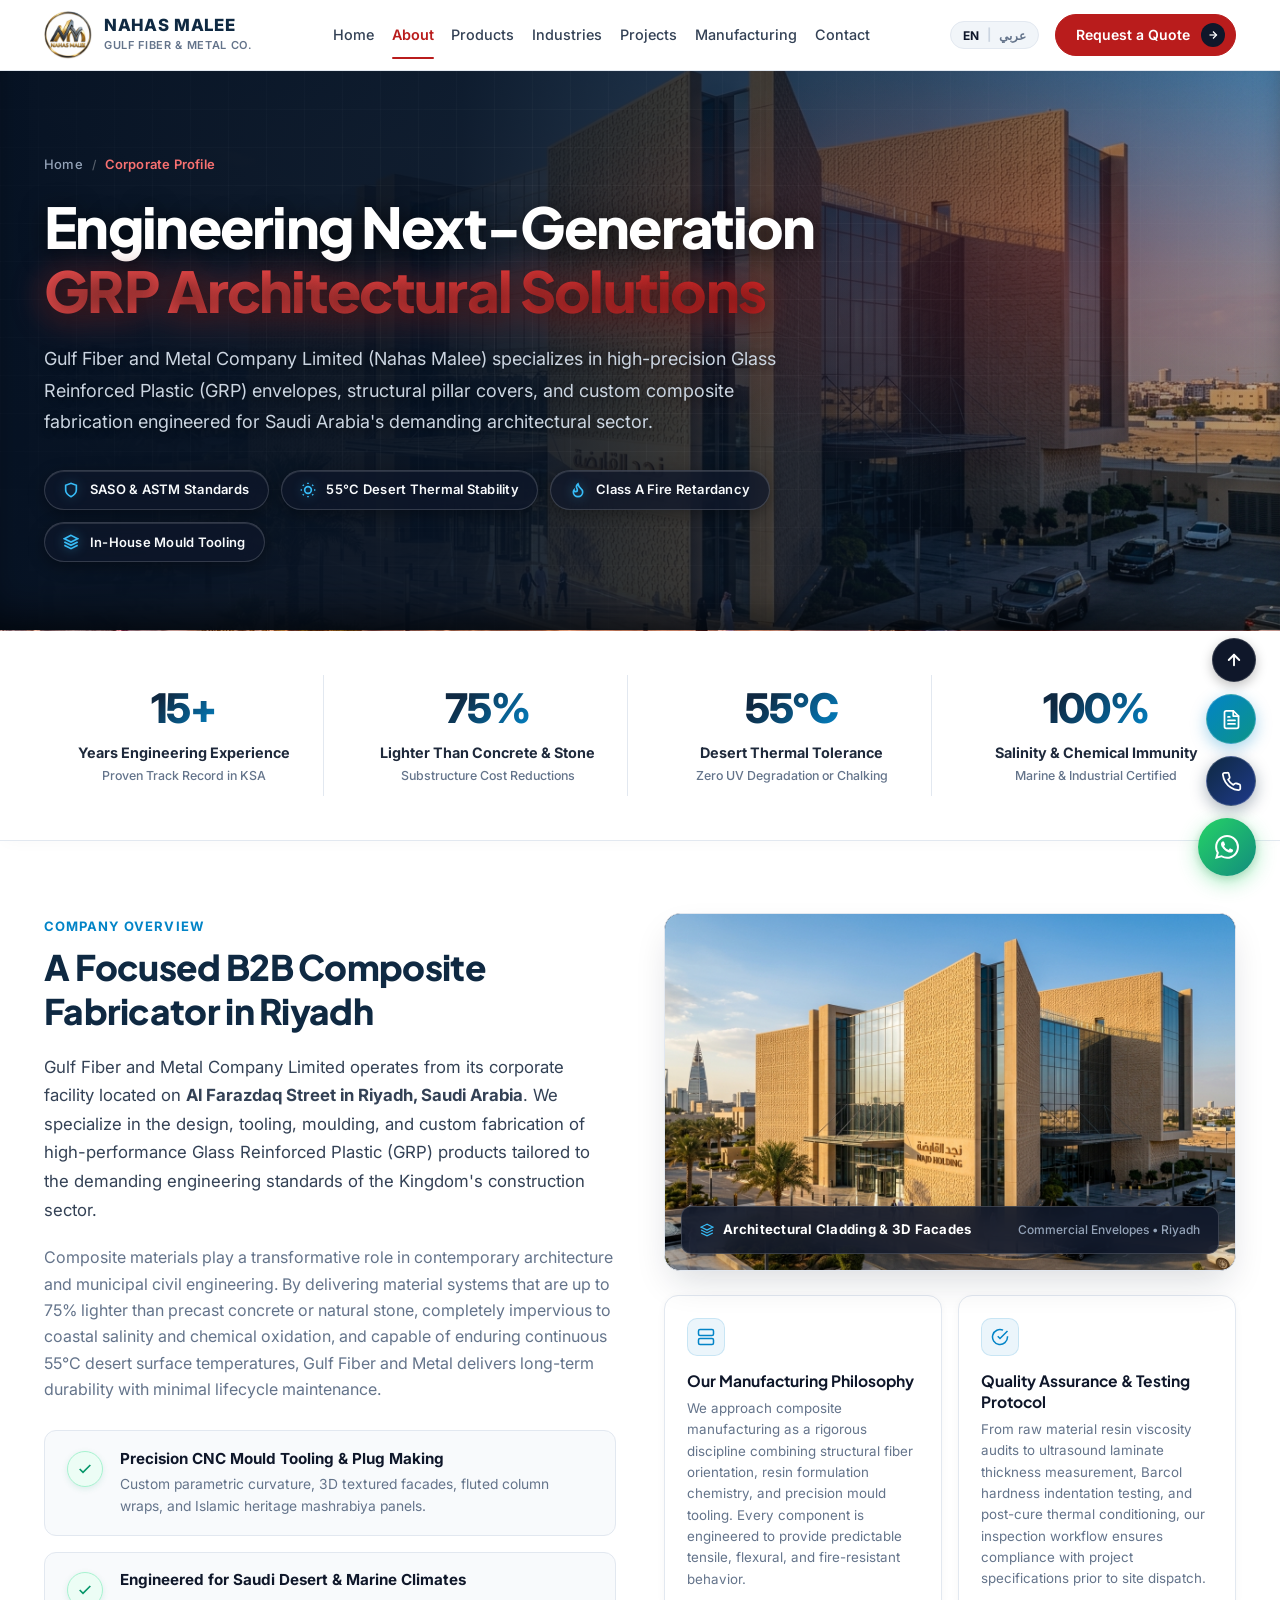
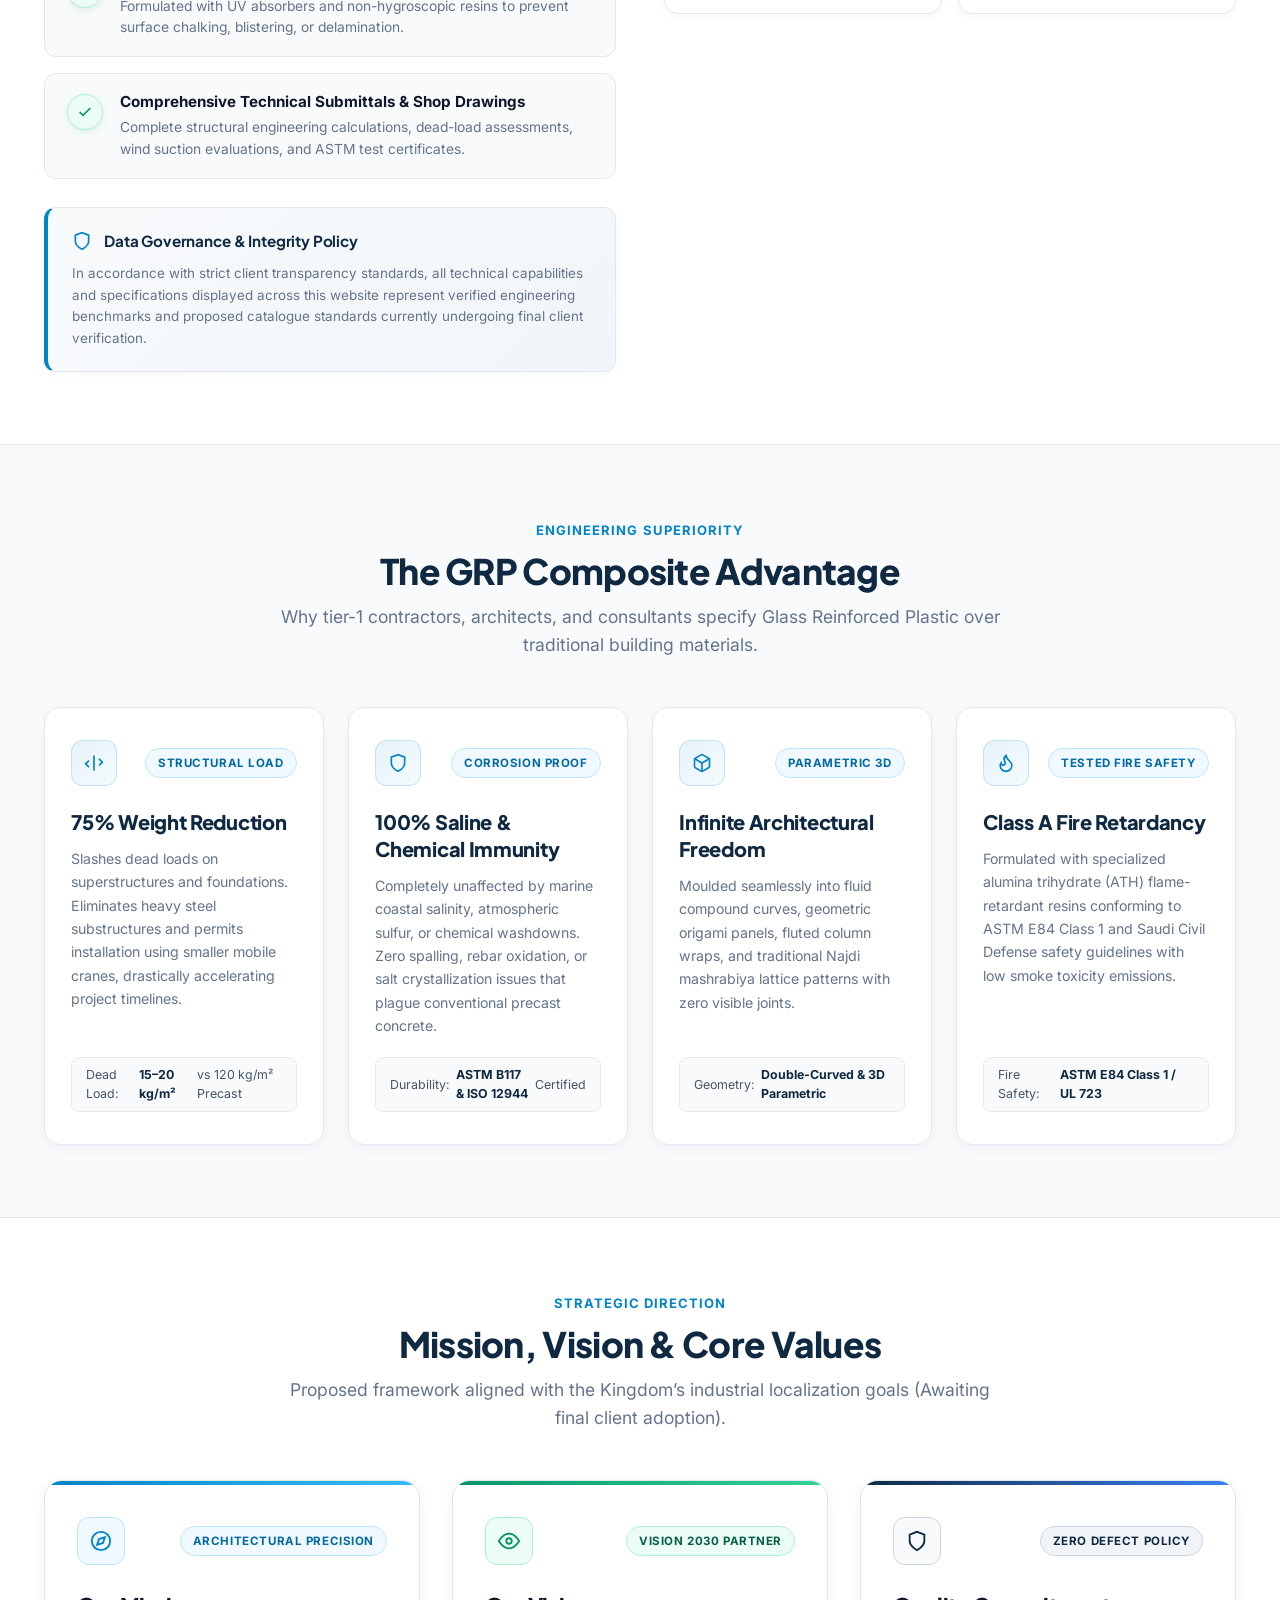
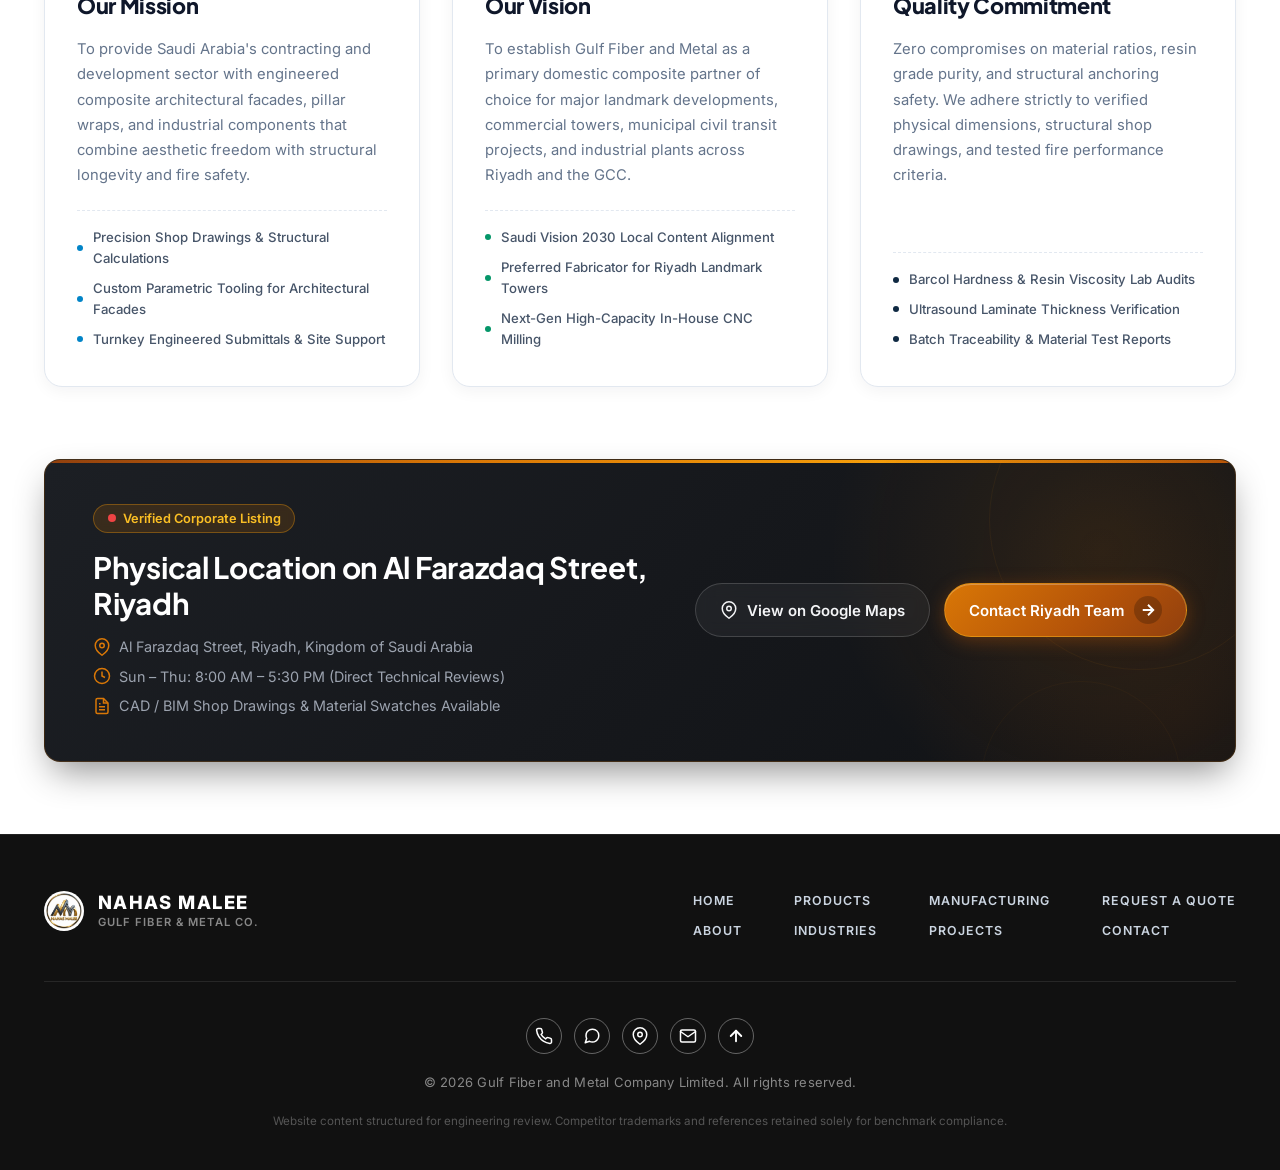
==== commit 8873e585: "Update first website (Gulf Fiber & Metal Co.) to latest version" ====
--- a/about.html
+++ b/about.html
@@ -6,14 +6,44 @@
   <title>About Us | Gulf Fiber and Metal Company Limited</title>
   <meta name="description" content="Learn about Gulf Fiber and Metal Company Limited, based on Al Farazdaq Street, Riyadh. Our engineering philosophy, composite manufacturing capabilities, and quality-control standards.">
 
-  <!-- Google Fonts: Inter & IBM Plex Sans Arabic -->
+  <!-- Google Fonts: Inter, Plus Jakarta Sans & IBM Plex Sans Arabic -->
   <link rel="preconnect" href="https://fonts.googleapis.com">
   <link rel="preconnect" href="https://fonts.gstatic.com" crossorigin>
-  <link href="https://fonts.googleapis.com/css2?family=IBM+Plex+Sans+Arabic:wght@400;500;600;700&family=Inter:wght@400;500;600;700;800&display=swap" rel="stylesheet">
+  <link href="https://fonts.googleapis.com/css2?family=IBM+Plex+Sans+Arabic:wght@400;500;600;700&family=Inter:wght@400;500;600;700;800&family=Plus+Jakarta+Sans:wght@500;600;700;800&display=swap" rel="stylesheet">
 
   <!-- Stylesheets -->
   <link rel="stylesheet" href="css/main.css">
   <link rel="stylesheet" href="css/rtl.css">
+  <!-- Bulletproof Inline SVG Containment (prevents icon blowout under any network or stylesheet loading state) -->
+  <style>
+    svg {
+      max-width: 100%;
+      vertical-align: middle;
+      flex-shrink: 0;
+    }
+    svg:not([width]) {
+      width: 20px;
+      height: 20px;
+      max-width: 24px;
+      max-height: 24px;
+    }
+    .arrow-circle svg, .cta-arrow-circle svg, .quote-arrow-circle svg {
+      width: 12px !important;
+      height: 12px !important;
+    }
+    .search-icon {
+      width: 18px !important;
+      height: 18px !important;
+    }
+    .cta-feature-item svg, .about-feature-item svg {
+      width: 16px !important;
+      height: 16px !important;
+    }
+    .mobile-toggle svg {
+      width: 22px !important;
+      height: 22px !important;
+    }
+  </style>
 </head>
 <body>
 
@@ -45,11 +75,11 @@
         <a href="quote.html" class="btn-header-quote">
           <span data-i18n="requestQuoteNav">Request a Quote</span>
           <span class="arrow-circle">
-            <svg viewBox="0 0 24 24" fill="none" stroke="currentColor" stroke-width="2.5"><line x1="5" y1="12" x2="19" y2="12"></line><polyline points="12 5 19 12 12 19"></polyline></svg>
+            <svg width="12" height="12" viewBox="0 0 24 24" fill="none" stroke="currentColor" stroke-width="2.5"><line x1="5" y1="12" x2="19" y2="12"></line><polyline points="12 5 19 12 12 19"></polyline></svg>
           </span>
         </a>
         <button type="button" class="mobile-toggle" id="mobileToggle" aria-label="Toggle navigation menu">
-          <svg viewBox="0 0 24 24" fill="none" stroke="currentColor" stroke-width="2"><line x1="3" y1="12" x2="21" y2="12"></line><line x1="3" y1="6" x2="21" y2="6"></line><line x1="3" y1="18" x2="21" y2="18"></line></svg>
+          <svg width="22" height="22" viewBox="0 0 24 24" fill="none" stroke="currentColor" stroke-width="2"><line x1="3" y1="12" x2="21" y2="12"></line><line x1="3" y1="6" x2="21" y2="6"></line><line x1="3" y1="18" x2="21" y2="18"></line></svg>
         </button>
       </div>
     </div>
@@ -87,7 +117,25 @@
           Gulf Fiber and Metal Company Limited (Nahas Malee) specializes in high-precision Glass Reinforced Plastic (GRP) envelopes, structural pillar covers, and custom composite fabrication engineered for Saudi Arabia's demanding architectural sector.
         </p>
 
-
+        <!-- Technical Trust Highlights -->
+        <div class="hero-trust-chips">
+          <div class="trust-chip">
+            <svg width="16" height="16" viewBox="0 0 24 24" fill="none" stroke="currentColor" stroke-width="2.5"><path d="M12 22s8-4 8-10V5l-8-3-8 3v7c0 6 8 10 8 10z"></path></svg>
+            <span>SASO &amp; ASTM Standards</span>
+          </div>
+          <div class="trust-chip">
+            <svg width="16" height="16" viewBox="0 0 24 24" fill="none" stroke="currentColor" stroke-width="2.5"><circle cx="12" cy="12" r="5"></circle><line x1="12" y1="1" x2="12" y2="3"></line><line x1="12" y1="21" x2="12" y2="23"></line><line x1="4.22" y1="4.22" x2="5.64" y2="5.64"></line><line x1="18.36" y1="18.36" x2="19.78" y2="19.78"></line><line x1="1" y1="12" x2="3" y2="12"></line><line x1="21" y1="12" x2="23" y2="12"></line><line x1="4.22" y1="19.78" x2="5.64" y2="18.36"></line><line x1="18.36" y1="5.64" x2="19.78" y2="4.22"></line></svg>
+            <span>55°C Desert Thermal Stability</span>
+          </div>
+          <div class="trust-chip">
+            <svg width="16" height="16" viewBox="0 0 24 24" fill="none" stroke="currentColor" stroke-width="2.5"><path d="M8.5 14.5A2.5 2.5 0 0 0 11 12c0-1.38-.5-2-1-3-1.072-2.143-.224-4.054 2-6 .5 2.5 2 4.9 4 6.5 2 1.6 3 3.5 3 5.5a7 7 0 1 1-14 0c0-1.153.433-2.294 1-3a2.5 2.5 0 0 0 2.5 2.5z"></path></svg>
+            <span>Class A Fire Retardancy</span>
+          </div>
+          <div class="trust-chip">
+            <svg width="16" height="16" viewBox="0 0 24 24" fill="none" stroke="currentColor" stroke-width="2.5"><polygon points="12 2 2 7 12 12 22 7 12 2"></polygon><polyline points="2 17 12 22 22 17"></polyline><polyline points="2 12 12 17 22 12"></polyline></svg>
+            <span>In-House Mould Tooling</span>
+          </div>
+        </div>
       </div>
     </div>
   </div>
@@ -98,18 +146,22 @@
       <div class="metric-item">
         <span class="metric-val">15+</span>
         <span class="metric-label">Years Engineering Experience</span>
+        <span class="metric-sub">Proven Track Record in KSA</span>
       </div>
       <div class="metric-item">
         <span class="metric-val">75%</span>
         <span class="metric-label">Lighter Than Concrete &amp; Stone</span>
+        <span class="metric-sub">Substructure Cost Reductions</span>
       </div>
       <div class="metric-item">
         <span class="metric-val">55°C</span>
-        <span class="metric-label">Continuous Desert Thermal Tolerance</span>
+        <span class="metric-label">Desert Thermal Tolerance</span>
+        <span class="metric-sub">Zero UV Degradation or Chalking</span>
       </div>
       <div class="metric-item">
         <span class="metric-val">100%</span>
-        <span class="metric-label">Non-Corrosive &amp; Salinity Impervious</span>
+        <span class="metric-label">Salinity &amp; Chemical Immunity</span>
+        <span class="metric-sub">Marine &amp; Industrial Certified</span>
       </div>
     </div>
   </div>
@@ -132,7 +184,7 @@
           <div class="about-feature-list">
             <div class="about-feature-item">
               <div class="about-feature-icon">
-                <svg viewBox="0 0 24 24" fill="none" stroke="currentColor" stroke-width="2.5"><polyline points="20 6 9 17 4 12"></polyline></svg>
+                <svg width="16" height="16" viewBox="0 0 24 24" fill="none" stroke="currentColor" stroke-width="2.5"><polyline points="20 6 9 17 4 12"></polyline></svg>
               </div>
               <div class="about-feature-text">
                 <strong>Precision CNC Mould Tooling &amp; Plug Making</strong>
@@ -142,7 +194,7 @@
 
             <div class="about-feature-item">
               <div class="about-feature-icon">
-                <svg viewBox="0 0 24 24" fill="none" stroke="currentColor" stroke-width="2.5"><polyline points="20 6 9 17 4 12"></polyline></svg>
+                <svg width="16" height="16" viewBox="0 0 24 24" fill="none" stroke="currentColor" stroke-width="2.5"><polyline points="20 6 9 17 4 12"></polyline></svg>
               </div>
               <div class="about-feature-text">
                 <strong>Engineered for Saudi Desert &amp; Marine Climates</strong>
@@ -152,7 +204,7 @@
 
             <div class="about-feature-item">
               <div class="about-feature-icon">
-                <svg viewBox="0 0 24 24" fill="none" stroke="currentColor" stroke-width="2.5"><polyline points="20 6 9 17 4 12"></polyline></svg>
+                <svg width="16" height="16" viewBox="0 0 24 24" fill="none" stroke="currentColor" stroke-width="2.5"><polyline points="20 6 9 17 4 12"></polyline></svg>
               </div>
               <div class="about-feature-text">
                 <strong>Comprehensive Technical Submittals &amp; Shop Drawings</strong>
@@ -164,7 +216,7 @@
           <!-- Data Governance Card -->
           <div class="governance-card">
             <div class="governance-card-header">
-              <svg viewBox="0 0 24 24" fill="none" stroke="currentColor" stroke-width="2"><path d="M12 22s8-4 8-10V5l-8-3-8 3v7c0 6 8 10 8 10z"></path></svg>
+              <svg width="18" height="18" viewBox="0 0 24 24" fill="none" stroke="currentColor" stroke-width="2"><path d="M12 22s8-4 8-10V5l-8-3-8 3v7c0 6 8 10 8 10z"></path></svg>
               <h4 class="governance-card-title">Data Governance &amp; Integrity Policy</h4>
             </div>
             <p class="governance-card-desc">
@@ -179,7 +231,7 @@
             <img src="images/hero-cladding.jpg" alt="Architectural GRP Cladding Riyadh">
             <div class="showcase-img-overlay">
               <span class="showcase-badge">
-                <svg viewBox="0 0 24 24" fill="none" stroke="currentColor" stroke-width="2" style="width: 14px; height: 14px; color: #38BDF8;"><polygon points="12 2 2 7 12 12 22 7 12 2"></polygon><polyline points="2 17 12 22 22 17"></polyline><polyline points="2 12 12 17 22 12"></polyline></svg>
+                <svg width="14" height="14" viewBox="0 0 24 24" fill="none" stroke="currentColor" stroke-width="2" style="width: 14px; height: 14px; color: #38BDF8;"><polygon points="12 2 2 7 12 12 22 7 12 2"></polygon><polyline points="2 17 12 22 22 17"></polyline><polyline points="2 12 12 17 22 12"></polyline></svg>
                 Architectural Cladding &amp; 3D Facades
               </span>
               <span class="showcase-subtag">Commercial Envelopes • Riyadh</span>
@@ -189,7 +241,7 @@
           <div class="philosophy-grid">
             <div class="philosophy-card">
               <div class="philosophy-icon">
-                <svg viewBox="0 0 24 24" fill="none" stroke="currentColor" stroke-width="2"><rect x="2" y="2" width="20" height="8" rx="2" ry="2"></rect><rect x="2" y="14" width="20" height="8" rx="2" ry="2"></rect><line x1="6" y1="6" x2="6.01" y2="6"></line><line x1="6" y1="18" x2="6.01" y2="18"></line></svg>
+                <svg width="20" height="20" viewBox="0 0 24 24" fill="none" stroke="currentColor" stroke-width="2"><rect x="2" y="2" width="20" height="8" rx="2" ry="2"></rect><rect x="2" y="14" width="20" height="8" rx="2" ry="2"></rect><line x1="6" y1="6" x2="6.01" y2="6"></line><line x1="6" y1="18" x2="6.01" y2="18"></line></svg>
               </div>
               <div class="philosophy-content">
                 <h4>Our Manufacturing Philosophy</h4>
@@ -201,7 +253,7 @@
 
             <div class="philosophy-card">
               <div class="philosophy-icon">
-                <svg viewBox="0 0 24 24" fill="none" stroke="currentColor" stroke-width="2"><path d="M22 11.08V12a10 10 0 1 1-5.93-9.14"></path><polyline points="22 4 12 14.01 9 11.01"></polyline></svg>
+                <svg width="22" height="22" viewBox="0 0 24 24" fill="none" stroke="currentColor" stroke-width="2"><path d="M22 11.08V12a10 10 0 1 1-5.93-9.14"></path><polyline points="22 4 12 14.01 9 11.01"></polyline></svg>
               </div>
               <div class="philosophy-content">
                 <h4>Quality Assurance &amp; Testing Protocol</h4>
@@ -229,7 +281,7 @@
         <div class="advantage-card">
           <div class="advantage-card-top">
             <div class="advantage-card-icon">
-              <svg viewBox="0 0 24 24" fill="none" stroke="currentColor" stroke-width="2"><line x1="12" y1="3" x2="12" y2="21"></line><path d="M18 7l4 4-4 4"></path><path d="M6 17l-4-4 4-4"></path></svg>
+              <svg width="22" height="22" viewBox="0 0 24 24" fill="none" stroke="currentColor" stroke-width="2"><line x1="12" y1="3" x2="12" y2="21"></line><path d="M18 7l4 4-4 4"></path><path d="M6 17l-4-4 4-4"></path></svg>
             </div>
             <span class="advantage-tag">Structural Load</span>
           </div>
@@ -237,12 +289,15 @@
           <p class="advantage-desc">
             Slashes dead loads on superstructures and foundations. Eliminates heavy steel substructures and permits installation using smaller mobile cranes, drastically accelerating project timelines.
           </p>
+          <div class="advantage-metric-pill">
+            <span>Dead Load:</span> <strong>15–20 kg/m²</strong> vs 120 kg/m² Precast
+          </div>
         </div>
 
         <div class="advantage-card">
           <div class="advantage-card-top">
             <div class="advantage-card-icon">
-              <svg viewBox="0 0 24 24" fill="none" stroke="currentColor" stroke-width="2"><path d="M12 22s8-4 8-10V5l-8-3-8 3v7c0 6 8 10 8 10z"></path></svg>
+              <svg width="22" height="22" viewBox="0 0 24 24" fill="none" stroke="currentColor" stroke-width="2"><path d="M12 22s8-4 8-10V5l-8-3-8 3v7c0 6 8 10 8 10z"></path></svg>
             </div>
             <span class="advantage-tag">Corrosion Proof</span>
           </div>
@@ -250,12 +305,15 @@
           <p class="advantage-desc">
             Completely unaffected by marine coastal salinity, atmospheric sulfur, or chemical washdowns. Zero spalling, rebar oxidation, or salt crystallization issues that plague conventional precast concrete.
           </p>
+          <div class="advantage-metric-pill">
+            <span>Durability:</span> <strong>ASTM B117 &amp; ISO 12944</strong> Certified
+          </div>
         </div>
 
         <div class="advantage-card">
           <div class="advantage-card-top">
             <div class="advantage-card-icon">
-              <svg viewBox="0 0 24 24" fill="none" stroke="currentColor" stroke-width="2"><path d="M21 16V8a2 2 0 0 0-1-1.73l-7-4a2 2 0 0 0-2 0l-7 4A2 2 0 0 0 3 8v8a2 2 0 0 0 1 1.73l7 4a2 2 0 0 0 2 0l7-4A2 2 0 0 0 21 16z"></path><polyline points="3.27 6.96 12 12.01 20.73 6.96"></polyline><line x1="12" y1="22.08" x2="12" y2="12"></line></svg>
+              <svg width="22" height="22" viewBox="0 0 24 24" fill="none" stroke="currentColor" stroke-width="2"><path d="M21 16V8a2 2 0 0 0-1-1.73l-7-4a2 2 0 0 0-2 0l-7 4A2 2 0 0 0 3 8v8a2 2 0 0 0 1 1.73l7 4a2 2 0 0 0 2 0l7-4A2 2 0 0 0 21 16z"></path><polyline points="3.27 6.96 12 12.01 20.73 6.96"></polyline><line x1="12" y1="22.08" x2="12" y2="12"></line></svg>
             </div>
             <span class="advantage-tag">Parametric 3D</span>
           </div>
@@ -263,12 +321,15 @@
           <p class="advantage-desc">
             Moulded seamlessly into fluid compound curves, geometric origami panels, fluted column wraps, and traditional Najdi mashrabiya lattice patterns with zero visible joints.
           </p>
+          <div class="advantage-metric-pill">
+            <span>Geometry:</span> <strong>Double-Curved &amp; 3D Parametric</strong>
+          </div>
         </div>
 
         <div class="advantage-card">
           <div class="advantage-card-top">
             <div class="advantage-card-icon">
-              <svg viewBox="0 0 24 24" fill="none" stroke="currentColor" stroke-width="2"><path d="M8.5 14.5A2.5 2.5 0 0 0 11 12c0-1.38-.5-2-1-3-1.072-2.143-.224-4.054 2-6 .5 2.5 2 4.9 4 6.5 2 1.6 3 3.5 3 5.5a7 7 0 1 1-14 0c0-1.153.433-2.294 1-3a2.5 2.5 0 0 0 2.5 2.5z"></path></svg>
+              <svg width="22" height="22" viewBox="0 0 24 24" fill="none" stroke="currentColor" stroke-width="2"><path d="M8.5 14.5A2.5 2.5 0 0 0 11 12c0-1.38-.5-2-1-3-1.072-2.143-.224-4.054 2-6 .5 2.5 2 4.9 4 6.5 2 1.6 3 3.5 3 5.5a7 7 0 1 1-14 0c0-1.153.433-2.294 1-3a2.5 2.5 0 0 0 2.5 2.5z"></path></svg>
             </div>
             <span class="advantage-tag">Tested Fire Safety</span>
           </div>
@@ -276,6 +337,9 @@
           <p class="advantage-desc">
             Formulated with specialized alumina trihydrate (ATH) flame-retardant resins conforming to ASTM E84 Class 1 and Saudi Civil Defense safety guidelines with low smoke toxicity emissions.
           </p>
+          <div class="advantage-metric-pill">
+            <span>Fire Safety:</span> <strong>ASTM E84 Class 1 / UL 723</strong>
+          </div>
         </div>
       </div>
     </div>
@@ -295,7 +359,7 @@
         <div class="value-card value-card-mission">
           <div class="value-card-header">
             <div class="value-card-icon">
-              <svg viewBox="0 0 24 24" fill="none" stroke="currentColor" stroke-width="2"><circle cx="12" cy="12" r="10"></circle><polygon points="16.24 7.76 14.12 14.12 7.76 16.24 9.88 9.88 16.24 7.76"></polygon></svg>
+              <svg width="22" height="22" viewBox="0 0 24 24" fill="none" stroke="currentColor" stroke-width="2"><circle cx="12" cy="12" r="10"></circle><polygon points="16.24 7.76 14.12 14.12 7.76 16.24 9.88 9.88 16.24 7.76"></polygon></svg>
             </div>
             <span class="value-card-tag">Architectural Precision</span>
           </div>
@@ -303,13 +367,18 @@
           <p class="value-card-desc">
             To provide Saudi Arabia's contracting and development sector with engineered composite architectural facades, pillar wraps, and industrial components that combine aesthetic freedom with structural longevity and fire safety.
           </p>
+          <ul class="value-card-bullets">
+            <li><span>Precision Shop Drawings &amp; Structural Calculations</span></li>
+            <li><span>Custom Parametric Tooling for Architectural Facades</span></li>
+            <li><span>Turnkey Engineered Submittals &amp; Site Support</span></li>
+          </ul>
         </div>
 
         <!-- Vision Card -->
         <div class="value-card value-card-vision">
           <div class="value-card-header">
             <div class="value-card-icon">
-              <svg viewBox="0 0 24 24" fill="none" stroke="currentColor" stroke-width="2"><path d="M1 12s4-8 11-8 11 8 11 8-4 8-11 8-11-8-11-8z"></path><circle cx="12" cy="12" r="3"></circle></svg>
+              <svg width="22" height="22" viewBox="0 0 24 24" fill="none" stroke="currentColor" stroke-width="2"><path d="M1 12s4-8 11-8 11 8 11 8-4 8-11 8-11-8-11-8z"></path><circle cx="12" cy="12" r="3"></circle></svg>
             </div>
             <span class="value-card-tag">Vision 2030 Partner</span>
           </div>
@@ -317,13 +386,18 @@
           <p class="value-card-desc">
             To establish Gulf Fiber and Metal as a primary domestic composite partner of choice for major landmark developments, commercial towers, municipal civil transit projects, and industrial plants across Riyadh and the GCC.
           </p>
+          <ul class="value-card-bullets">
+            <li><span>Saudi Vision 2030 Local Content Alignment</span></li>
+            <li><span>Preferred Fabricator for Riyadh Landmark Towers</span></li>
+            <li><span>Next-Gen High-Capacity In-House CNC Milling</span></li>
+          </ul>
         </div>
 
         <!-- Quality Commitment Card -->
         <div class="value-card value-card-quality">
           <div class="value-card-header">
             <div class="value-card-icon">
-              <svg viewBox="0 0 24 24" fill="none" stroke="currentColor" stroke-width="2"><path d="M12 22s8-4 8-10V5l-8-3-8 3v7c0 6 8 10 8 10z"></path></svg>
+              <svg width="22" height="22" viewBox="0 0 24 24" fill="none" stroke="currentColor" stroke-width="2"><path d="M12 22s8-4 8-10V5l-8-3-8 3v7c0 6 8 10 8 10z"></path></svg>
             </div>
             <span class="value-card-tag">Zero Defect Policy</span>
           </div>
@@ -331,6 +405,11 @@
           <p class="value-card-desc">
             Zero compromises on material ratios, resin grade purity, and structural anchoring safety. We adhere strictly to verified physical dimensions, structural shop drawings, and tested fire performance criteria.
           </p>
+          <ul class="value-card-bullets">
+            <li><span>Barcol Hardness &amp; Resin Viscosity Lab Audits</span></li>
+            <li><span>Ultrasound Laminate Thickness Verification</span></li>
+            <li><span>Batch Traceability &amp; Material Test Reports</span></li>
+          </ul>
         </div>
       </div>
     </div>
--- a/css/main.css
+++ b/css/main.css
@@ -52,6 +52,7 @@
 
   --max-width: 1240px;
   --font-sans: 'Inter', -apple-system, BlinkMacSystemFont, 'Segoe UI', Roboto, Helvetica, Arial, sans-serif;
+  --font-display: 'Plus Jakarta Sans', -apple-system, BlinkMacSystemFont, 'Segoe UI', Roboto, Helvetica, Arial, sans-serif;
 }
 
 /* Base Reset & Box Sizing */
@@ -117,6 +118,10 @@
 button, input, select, textarea {
   font-family: inherit;
   font-size: inherit;
+}
+
+h1, h2, h3, h4, h5, h6 {
+  font-family: var(--font-display);
 }
 
 /* Container */
@@ -398,19 +403,29 @@
 }
 
 .hero-cinematic-title {
-  font-size: clamp(2.35rem, 4.4vw, 3.85rem);
+  font-family: var(--font-display);
+  font-size: clamp(2.45rem, 4.75vw, 4.2rem);
   font-weight: 800;
-  line-height: 1.15;
-  color: #FFFFFF;
-  letter-spacing: -0.025em;
-  margin-bottom: 1.25rem;
+  line-height: 1.12;
+  color: #FFFFFF;
+  letter-spacing: -0.035em;
+  margin-bottom: 1.35rem;
+  text-shadow: 0 4px 24px rgba(0, 0, 0, 0.45);
+}
+
+.hero-cinematic-title span {
+  display: inline-block;
+  font-weight: 800;
+  letter-spacing: -0.03em;
 }
 
 .hero-cinematic-title em {
-  font-style: italic;
-  font-weight: 700;
-  color: #F8FAFC;
+  font-family: var(--font-display);
+  font-style: normal;
+  font-weight: 800;
+  color: #FFFFFF;
   display: block;
+  letter-spacing: -0.035em;
 }
 
 .hero-cinematic-lead {
@@ -1250,12 +1265,13 @@
 /* ── Office Location Ribbon ── */
 .office-ribbon {
   position: relative;
-  background: linear-gradient(135deg, #0F2942 0%, #0C1F35 40%, #0A1929 100%);
+  background: linear-gradient(135deg, #1C1F24 0%, #16181C 50%, #101215 100%);
   color: #FFFFFF;
   border-radius: var(--radius-lg);
   padding: 2.75rem 3rem;
   overflow: hidden;
-  border: 1px solid rgba(255, 255, 255, 0.06);
+  border: 1px solid rgba(217, 119, 6, 0.22);
+  box-shadow: 0 16px 36px -8px rgba(0, 0, 0, 0.45);
 }
 
 .office-ribbon-accent {
@@ -1264,7 +1280,7 @@
   left: 0;
   right: 0;
   height: 3px;
-  background: linear-gradient(90deg, var(--color-accent) 0%, var(--color-accent-teal) 50%, var(--color-accent) 100%);
+  background: linear-gradient(90deg, #92400E 0%, #D97706 35%, #F59E0B 70%, #B45309 100%);
   border-radius: var(--radius-lg) var(--radius-lg) 0 0;
 }
 
@@ -1275,8 +1291,8 @@
   width: 45%;
   height: 100%;
   background:
-    radial-gradient(circle at 70% 30%, rgba(2, 132, 199, 0.08) 0%, transparent 60%),
-    radial-gradient(circle at 90% 80%, rgba(13, 148, 136, 0.06) 0%, transparent 50%);
+    radial-gradient(circle at 75% 30%, rgba(217, 119, 6, 0.12) 0%, transparent 60%),
+    radial-gradient(circle at 90% 85%, rgba(180, 83, 9, 0.08) 0%, transparent 50%);
   pointer-events: none;
 }
 
@@ -1287,7 +1303,7 @@
   right: -10%;
   width: 300px;
   height: 300px;
-  border: 1px solid rgba(255, 255, 255, 0.03);
+  border: 1px solid rgba(245, 158, 11, 0.06);
   border-radius: 50%;
 }
 
@@ -1298,7 +1314,7 @@
   right: 10%;
   width: 200px;
   height: 200px;
-  border: 1px solid rgba(255, 255, 255, 0.025);
+  border: 1px solid rgba(245, 158, 11, 0.04);
   border-radius: 50%;
 }
 
@@ -1317,18 +1333,23 @@
   min-width: 300px;
 }
 
-.office-ribbon-badge {
+.office-ribbon .office-ribbon-badge {
   margin-bottom: 1rem;
   display: inline-flex;
   align-items: center;
-  gap: 0.4rem;
-  padding: 0.3rem 0.75rem;
+  gap: 0.45rem;
+  padding: 0.35rem 0.85rem;
   font-size: 0.8rem;
   font-weight: 600;
-  background-color: rgba(16, 185, 129, 0.12);
-  color: #6EE7B7;
-  border-color: rgba(110, 231, 183, 0.25);
+  background-color: rgba(217, 119, 6, 0.16);
+  color: #FBBF24;
+  border: 1px solid rgba(245, 158, 11, 0.35);
+  border-radius: var(--radius-pill);
   backdrop-filter: blur(4px);
+}
+
+.office-ribbon .office-ribbon-badge svg {
+  color: #FBBF24;
 }
 
 .office-ribbon-title {
@@ -1350,13 +1371,13 @@
   display: inline-flex;
   align-items: center;
   gap: 0.5rem;
-  color: #94A3B8;
+  color: #9CA3AF;
   font-size: 0.9rem;
   line-height: 1.5;
 }
 
 .office-ribbon-detail-item svg {
-  color: #64748B;
+  color: #D97706;
   flex-shrink: 0;
 }
 
@@ -1384,31 +1405,31 @@
 }
 
 .office-ribbon-btn-outline {
-  background: rgba(255, 255, 255, 0.06);
-  color: #E2E8F0;
-  border-color: rgba(255, 255, 255, 0.15);
+  background: rgba(255, 255, 255, 0.05);
+  color: #F3F4F6;
+  border-color: rgba(255, 255, 255, 0.16);
   backdrop-filter: blur(8px);
 }
 
 .office-ribbon-btn-outline:hover {
-  background: rgba(255, 255, 255, 0.12);
-  border-color: rgba(255, 255, 255, 0.3);
+  background: rgba(255, 255, 255, 0.10);
+  border-color: rgba(245, 158, 11, 0.45);
   color: #FFFFFF;
   transform: translateY(-1px);
-  box-shadow: 0 4px 16px rgba(0, 0, 0, 0.2);
+  box-shadow: 0 4px 16px rgba(0, 0, 0, 0.3);
 }
 
 .office-ribbon-btn-primary {
-  background: linear-gradient(135deg, #0284C7 0%, #0369A1 100%);
-  color: #FFFFFF;
-  border-color: rgba(2, 132, 199, 0.4);
-  box-shadow: 0 4px 16px rgba(2, 132, 199, 0.3), inset 0 1px 0 rgba(255, 255, 255, 0.1);
+  background: linear-gradient(135deg, #D97706 0%, #B45309 60%, #92400E 100%);
+  color: #FFFFFF;
+  border-color: rgba(251, 191, 36, 0.4);
+  box-shadow: 0 4px 18px rgba(180, 83, 9, 0.4), inset 0 1px 0 rgba(255, 255, 255, 0.25);
 }
 
 .office-ribbon-btn-primary:hover {
-  background: linear-gradient(135deg, #0369A1 0%, #075985 100%);
+  background: linear-gradient(135deg, #F59E0B 0%, #D97706 60%, #B45309 100%);
   transform: translateY(-2px);
-  box-shadow: 0 6px 24px rgba(2, 132, 199, 0.4), inset 0 1px 0 rgba(255, 255, 255, 0.1);
+  box-shadow: 0 6px 24px rgba(217, 119, 6, 0.5), inset 0 1px 0 rgba(255, 255, 255, 0.3);
 }
 
 .office-ribbon-btn-arrow {
@@ -1417,14 +1438,14 @@
   justify-content: center;
   width: 28px;
   height: 28px;
-  background: rgba(255, 255, 255, 0.15);
+  background: rgba(0, 0, 0, 0.22);
   border-radius: 50%;
   flex-shrink: 0;
   transition: background 0.2s ease, transform 0.2s ease;
 }
 
 .office-ribbon-btn-primary:hover .office-ribbon-btn-arrow {
-  background: rgba(255, 255, 255, 0.25);
+  background: rgba(0, 0, 0, 0.35);
   transform: translateX(2px);
 }
 
@@ -1860,6 +1881,650 @@
     grid-template-columns: 1fr;
   }
   .footer-grid {
+    grid-template-columns: 1fr;
+  }
+}
+
+
+/* ═════════════════════════════════════════════════════════════════
+   CORPORATE PROFILE & ABOUT PAGE UI ENHANCEMENTS
+   ═════════════════════════════════════════════════════════════════ */
+
+/* ── Hero Trust Chips & Precision Badges ── */
+.hero-trust-chips {
+  display: flex;
+  flex-wrap: wrap;
+  gap: 0.75rem;
+  margin-top: 2rem;
+}
+
+.trust-chip {
+  display: inline-flex;
+  align-items: center;
+  gap: 0.65rem;
+  background: rgba(15, 23, 42, 0.72);
+  border: 1px solid rgba(255, 255, 255, 0.16);
+  backdrop-filter: blur(14px);
+  -webkit-backdrop-filter: blur(14px);
+  padding: 0.55rem 1.15rem;
+  border-radius: var(--radius-pill);
+  font-size: 0.8125rem;
+  font-weight: 600;
+  color: #F8FAFC;
+  letter-spacing: 0.02em;
+  box-shadow: 0 4px 16px rgba(0, 0, 0, 0.35), inset 0 1px 0 rgba(255, 255, 255, 0.12);
+  transition: all 0.25s cubic-bezier(0.16, 1, 0.3, 1);
+}
+
+.trust-chip svg {
+  width: 16px !important;
+  height: 16px !important;
+  color: #38BDF8;
+  filter: drop-shadow(0 0 6px rgba(56, 189, 248, 0.45));
+  transition: transform 0.22s ease, color 0.22s ease;
+}
+
+.trust-chip:hover {
+  background: rgba(15, 32, 60, 0.92);
+  border-color: rgba(56, 189, 248, 0.6);
+  color: #FFFFFF;
+  transform: translateY(-2px);
+  box-shadow: 0 8px 24px rgba(2, 132, 199, 0.28), inset 0 1px 0 rgba(255, 255, 255, 0.2);
+}
+
+.trust-chip:hover svg {
+  transform: scale(1.15);
+  color: #7DD3FC;
+}
+
+/* ── Executive Performance Metrics Strip ── */
+.metrics-strip {
+  background: #FFFFFF;
+  border-bottom: 1px solid #E2E8F0;
+  padding: 2.75rem 0;
+  position: relative;
+  box-shadow: 0 4px 16px -4px rgba(15, 23, 42, 0.03);
+}
+
+.metrics-grid {
+  display: grid;
+  grid-template-columns: repeat(4, 1fr);
+  gap: 1.5rem;
+}
+
+.metric-item {
+  display: flex;
+  flex-direction: column;
+  align-items: center;
+  text-align: center;
+  padding: 0.75rem 1.5rem;
+  position: relative;
+  border-right: 1px solid #E2E8F0;
+  transition: transform 0.25s ease;
+}
+
+.metric-item:last-child {
+  border-right: none;
+}
+
+.metric-item:hover {
+  transform: translateY(-3px);
+}
+
+.metric-val {
+  font-size: clamp(2.35rem, 3.2vw, 3.1rem);
+  font-weight: 800;
+  line-height: 1.05;
+  letter-spacing: -0.03em;
+  background: linear-gradient(135deg, #0F2942 20%, #0284C7 100%);
+  -webkit-background-clip: text;
+  -webkit-text-fill-color: transparent;
+  margin-bottom: 0.45rem;
+}
+
+.metric-label {
+  font-size: 0.9rem;
+  color: #1E293B;
+  font-weight: 700;
+  line-height: 1.35;
+  max-width: 220px;
+  margin-bottom: 0.25rem;
+}
+
+.metric-sub {
+  font-size: 0.775rem;
+  color: #64748B;
+  font-weight: 500;
+  line-height: 1.4;
+}
+
+/* ── Company Overview: Feature Checklist & Compliance ── */
+.about-feature-list {
+  display: flex;
+  flex-direction: column;
+  gap: 1rem;
+  margin: 1.75rem 0;
+}
+
+.about-feature-item {
+  display: flex;
+  align-items: flex-start;
+  gap: 1.1rem;
+  background: #F8FAFC;
+  border: 1px solid #E2E8F0;
+  border-radius: 12px;
+  padding: 1.1rem 1.35rem;
+  transition: all 0.25s ease;
+}
+
+.about-feature-item:hover {
+  background: #FFFFFF;
+  border-color: #CBD5E1;
+  box-shadow: 0 6px 18px rgba(15, 23, 42, 0.05);
+  transform: translateX(4px);
+}
+
+.about-feature-icon {
+  width: 36px;
+  height: 36px;
+  border-radius: 50%;
+  background: #ECFDF5;
+  border: 1px solid #A7F3D0;
+  color: #059669;
+  display: flex;
+  align-items: center;
+  justify-content: center;
+  flex-shrink: 0;
+  margin-top: 2px;
+  box-shadow: 0 2px 6px rgba(5, 150, 105, 0.12);
+}
+
+.about-feature-icon svg {
+  width: 16px !important;
+  height: 16px !important;
+  stroke-width: 2.5;
+}
+
+.about-feature-text {
+  display: flex;
+  flex-direction: column;
+  gap: 0.3rem;
+}
+
+.about-feature-text strong {
+  font-size: 0.95rem;
+  font-weight: 700;
+  color: #0F172A;
+  line-height: 1.35;
+}
+
+.about-feature-text span {
+  font-size: 0.865rem;
+  color: #64748B;
+  line-height: 1.55;
+}
+
+/* Certified Governance Card */
+.governance-card {
+  background: linear-gradient(135deg, #F8FAFC 0%, #F1F5F9 100%);
+  border: 1px solid #E2E8F0;
+  border-left: 4px solid #0284C7;
+  border-radius: 12px;
+  padding: 1.35rem 1.5rem;
+  margin-top: 1.75rem;
+  box-shadow: 0 2px 8px rgba(15, 23, 42, 0.03);
+}
+
+.governance-card-header {
+  display: flex;
+  align-items: center;
+  gap: 0.75rem;
+  margin-bottom: 0.6rem;
+}
+
+.governance-card-header svg {
+  width: 20px !important;
+  height: 20px !important;
+  color: #0284C7;
+  flex-shrink: 0;
+}
+
+.governance-card-title {
+  font-size: 0.95rem;
+  font-weight: 700;
+  color: #0F2942;
+  letter-spacing: -0.01em;
+}
+
+.governance-card-desc {
+  font-size: 0.84rem;
+  color: #64748B;
+  line-height: 1.6;
+}
+
+/* ── Visual Showcase & Philosophy Cards ── */
+.showcase-container {
+  display: flex;
+  flex-direction: column;
+  gap: 1.5rem;
+}
+
+.showcase-img-wrap {
+  position: relative;
+  border-radius: 16px;
+  overflow: hidden;
+  box-shadow: 0 16px 36px -8px rgba(15, 23, 42, 0.16);
+  border: 1px solid #E2E8F0;
+  aspect-ratio: 16 / 10;
+  background-color: #0F172A;
+}
+
+.showcase-img-wrap img {
+  width: 100%;
+  height: 100%;
+  object-fit: cover;
+  transition: transform 0.6s cubic-bezier(0.16, 1, 0.3, 1);
+}
+
+.showcase-img-wrap:hover img {
+  transform: scale(1.04);
+}
+
+.showcase-img-overlay {
+  position: absolute;
+  bottom: 1rem;
+  left: 1rem;
+  right: 1rem;
+  background: rgba(15, 23, 42, 0.88);
+  backdrop-filter: blur(12px);
+  -webkit-backdrop-filter: blur(12px);
+  border: 1px solid rgba(255, 255, 255, 0.16);
+  border-radius: 10px;
+  padding: 0.75rem 1.15rem;
+  display: flex;
+  align-items: center;
+  justify-content: space-between;
+  flex-wrap: wrap;
+  gap: 0.5rem;
+  box-shadow: 0 8px 24px rgba(0, 0, 0, 0.3);
+}
+
+.showcase-badge {
+  display: inline-flex;
+  align-items: center;
+  gap: 0.55rem;
+  color: #FFFFFF;
+  font-size: 0.825rem;
+  font-weight: 700;
+  letter-spacing: 0.02em;
+}
+
+.showcase-subtag {
+  font-size: 0.75rem;
+  color: #94A3B8;
+  font-weight: 500;
+}
+
+.philosophy-grid {
+  display: grid;
+  grid-template-columns: repeat(2, 1fr);
+  gap: 1rem;
+}
+
+.philosophy-card {
+  background: #FFFFFF;
+  border: 1px solid #E2E8F0;
+  border-radius: 14px;
+  padding: 1.4rem 1.35rem;
+  box-shadow: 0 2px 8px rgba(15, 23, 42, 0.04);
+  transition: all 0.25s ease;
+  display: flex;
+  flex-direction: column;
+}
+
+.philosophy-card:hover {
+  border-color: #CBD5E1;
+  box-shadow: 0 10px 24px rgba(15, 23, 42, 0.08);
+  transform: translateY(-2px);
+}
+
+.philosophy-icon {
+  width: 38px;
+  height: 38px;
+  border-radius: 10px;
+  background: rgba(2, 132, 199, 0.08);
+  border: 1px solid rgba(2, 132, 199, 0.15);
+  color: #0284C7;
+  display: flex;
+  align-items: center;
+  justify-content: center;
+  margin-bottom: 0.85rem;
+}
+
+.philosophy-icon svg {
+  width: 18px !important;
+  height: 18px !important;
+}
+
+.philosophy-content h4 {
+  font-size: 0.975rem;
+  font-weight: 700;
+  color: #0F172A;
+  margin-bottom: 0.45rem;
+  line-height: 1.35;
+}
+
+.philosophy-content p {
+  font-size: 0.835rem;
+  color: #64748B;
+  line-height: 1.6;
+}
+
+/* ── The GRP Composite Advantage (4-Card Engineering Grid) ── */
+.advantage-grid {
+  display: grid;
+  grid-template-columns: repeat(4, 1fr);
+  gap: 1.5rem;
+  margin-top: 2.25rem;
+}
+
+.advantage-card {
+  background: #FFFFFF;
+  border: 1px solid #E2E8F0;
+  border-radius: 16px;
+  padding: 2rem 1.65rem;
+  display: flex;
+  flex-direction: column;
+  position: relative;
+  overflow: hidden;
+  box-shadow: 0 4px 14px rgba(15, 23, 42, 0.04);
+  transition: all 0.3s cubic-bezier(0.16, 1, 0.3, 1);
+}
+
+.advantage-card::before {
+  content: '';
+  position: absolute;
+  top: 0;
+  left: 0;
+  right: 0;
+  height: 3px;
+  background: linear-gradient(90deg, #0284C7, #38BDF8);
+  opacity: 0;
+  transition: opacity 0.3s ease;
+}
+
+.advantage-card:hover {
+  transform: translateY(-6px);
+  border-color: #BAE6FD;
+  box-shadow: 0 18px 36px -8px rgba(2, 132, 199, 0.18);
+}
+
+.advantage-card:hover::before {
+  opacity: 1;
+}
+
+.advantage-card-top {
+  display: flex;
+  align-items: center;
+  justify-content: space-between;
+  margin-bottom: 1.35rem;
+}
+
+.advantage-card-icon {
+  width: 46px;
+  height: 46px;
+  border-radius: 12px;
+  background: linear-gradient(135deg, rgba(2, 132, 199, 0.1) 0%, rgba(14, 165, 233, 0.04) 100%);
+  border: 1px solid rgba(2, 132, 199, 0.18);
+  color: #0284C7;
+  display: flex;
+  align-items: center;
+  justify-content: center;
+  transition: transform 0.25s ease;
+}
+
+.advantage-card:hover .advantage-card-icon {
+  transform: scale(1.08);
+}
+
+.advantage-card-icon svg {
+  width: 20px !important;
+  height: 20px !important;
+}
+
+.advantage-tag {
+  font-size: 0.72rem;
+  font-weight: 700;
+  text-transform: uppercase;
+  letter-spacing: 0.05em;
+  color: #0369A1;
+  background: #F0F9FF;
+  border: 1px solid #BAE6FD;
+  padding: 0.3rem 0.75rem;
+  border-radius: var(--radius-pill);
+}
+
+.advantage-title {
+  font-size: 1.25rem;
+  font-weight: 800;
+  color: #0F2942;
+  line-height: 1.35;
+  margin-bottom: 0.75rem;
+  letter-spacing: -0.015em;
+}
+
+.advantage-desc {
+  font-size: 0.885rem;
+  color: #64748B;
+  line-height: 1.65;
+  flex-grow: 1;
+  margin-bottom: 1.25rem;
+}
+
+.advantage-metric-pill {
+  display: inline-flex;
+  align-items: center;
+  gap: 0.4rem;
+  font-size: 0.775rem;
+  color: #475569;
+  background: #F8FAFC;
+  border: 1px solid #E2E8F0;
+  padding: 0.4rem 0.85rem;
+  border-radius: 8px;
+  margin-top: auto;
+}
+
+.advantage-metric-pill strong {
+  color: #0F2942;
+  font-weight: 700;
+}
+
+/* ── Strategic Direction: Mission, Vision & Core Values ── */
+.value-card {
+  background: #FFFFFF;
+  border: 1px solid #E2E8F0;
+  border-radius: 18px;
+  padding: 2.25rem 2rem;
+  display: flex;
+  flex-direction: column;
+  position: relative;
+  overflow: hidden;
+  box-shadow: 0 4px 16px rgba(15, 23, 42, 0.05);
+  transition: all 0.3s cubic-bezier(0.16, 1, 0.3, 1);
+}
+
+.value-card::before {
+  content: '';
+  position: absolute;
+  top: 0;
+  left: 0;
+  right: 0;
+  height: 4px;
+}
+
+.value-card-mission::before {
+  background: linear-gradient(90deg, #0284C7, #38BDF8);
+}
+
+.value-card-vision::before {
+  background: linear-gradient(90deg, #059669, #34D399);
+}
+
+.value-card-quality::before {
+  background: linear-gradient(90deg, #0F2942, #3B82F6);
+}
+
+.value-card:hover {
+  transform: translateY(-6px);
+  box-shadow: 0 20px 42px -10px rgba(15, 23, 42, 0.12);
+}
+
+.value-card-header {
+  display: flex;
+  align-items: center;
+  justify-content: space-between;
+  margin-bottom: 1.5rem;
+}
+
+.value-card-icon {
+  width: 48px;
+  height: 48px;
+  border-radius: 12px;
+  display: flex;
+  align-items: center;
+  justify-content: center;
+  transition: transform 0.25s ease;
+}
+
+.value-card:hover .value-card-icon {
+  transform: scale(1.08);
+}
+
+.value-card-mission .value-card-icon {
+  background: #F0F9FF;
+  border: 1px solid #BAE6FD;
+  color: #0284C7;
+}
+
+.value-card-vision .value-card-icon {
+  background: #ECFDF5;
+  border: 1px solid #A7F3D0;
+  color: #059669;
+}
+
+.value-card-quality .value-card-icon {
+  background: #F8FAFC;
+  border: 1px solid #CBD5E1;
+  color: #0F2942;
+}
+
+.value-card-icon svg {
+  width: 22px !important;
+  height: 22px !important;
+}
+
+.value-card-tag {
+  font-size: 0.72rem;
+  font-weight: 700;
+  text-transform: uppercase;
+  letter-spacing: 0.05em;
+  padding: 0.3rem 0.75rem;
+  border-radius: var(--radius-pill);
+}
+
+.value-card-mission .value-card-tag {
+  color: #0369A1;
+  background: #F0F9FF;
+  border: 1px solid #BAE6FD;
+}
+
+.value-card-vision .value-card-tag {
+  color: #065F46;
+  background: #ECFDF5;
+  border: 1px solid #A7F3D0;
+}
+
+.value-card-quality .value-card-tag {
+  color: #0F2942;
+  background: #F1F5F9;
+  border: 1px solid #CBD5E1;
+}
+
+.value-card-title {
+  font-size: 1.35rem;
+  font-weight: 800;
+  color: #0F172A;
+  margin-bottom: 0.85rem;
+  letter-spacing: -0.015em;
+}
+
+.value-card-desc {
+  font-size: 0.925rem;
+  color: #64748B;
+  line-height: 1.7;
+  margin-bottom: 1.35rem;
+}
+
+.value-card-bullets {
+  list-style: none;
+  padding: 0;
+  margin: 0;
+  display: flex;
+  flex-direction: column;
+  gap: 0.55rem;
+  padding-top: 1rem;
+  border-top: 1px dashed #E2E8F0;
+  margin-top: auto;
+}
+
+.value-card-bullets li {
+  display: flex;
+  align-items: center;
+  gap: 0.6rem;
+  font-size: 0.825rem;
+  color: #475569;
+  font-weight: 500;
+}
+
+.value-card-bullets li::before {
+  content: '';
+  width: 6px;
+  height: 6px;
+  border-radius: 50%;
+  flex-shrink: 0;
+}
+
+.value-card-mission .value-card-bullets li::before {
+  background: #0284C7;
+}
+
+.value-card-vision .value-card-bullets li::before {
+  background: #059669;
+}
+
+.value-card-quality .value-card-bullets li::before {
+  background: #0F2942;
+}
+
+/* Responsive adjustments for Corporate / About */
+@media (max-width: 1024px) {
+  .advantage-grid {
+    grid-template-columns: repeat(2, 1fr);
+  }
+}
+
+@media (max-width: 768px) {
+  .metrics-grid {
+    grid-template-columns: repeat(2, 1fr);
+    gap: 1.5rem 0;
+  }
+  .metric-item:nth-child(2) {
+    border-right: none;
+  }
+  .philosophy-grid {
+    grid-template-columns: 1fr;
+  }
+  .advantage-grid {
     grid-template-columns: 1fr;
   }
 }
--- a/css/rtl.css
+++ b/css/rtl.css
@@ -371,3 +371,28 @@
     right: auto;
   }
 }
+
+/* RTL Corporate Profile & About Enhancements */
+[dir="rtl"] .metric-item {
+  border-right: none;
+  border-left: 1px solid #E2E8F0;
+}
+
+[dir="rtl"] .metric-item:last-child {
+  border-left: none;
+}
+
+@media (max-width: 768px) {
+  [dir="rtl"] .metric-item:nth-child(2) {
+    border-left: none;
+  }
+}
+
+[dir="rtl"] .about-feature-item:hover {
+  transform: translateX(-4px);
+}
+
+[dir="rtl"] .about-feature-icon {
+  margin-left: 0;
+  margin-right: 0;
+}
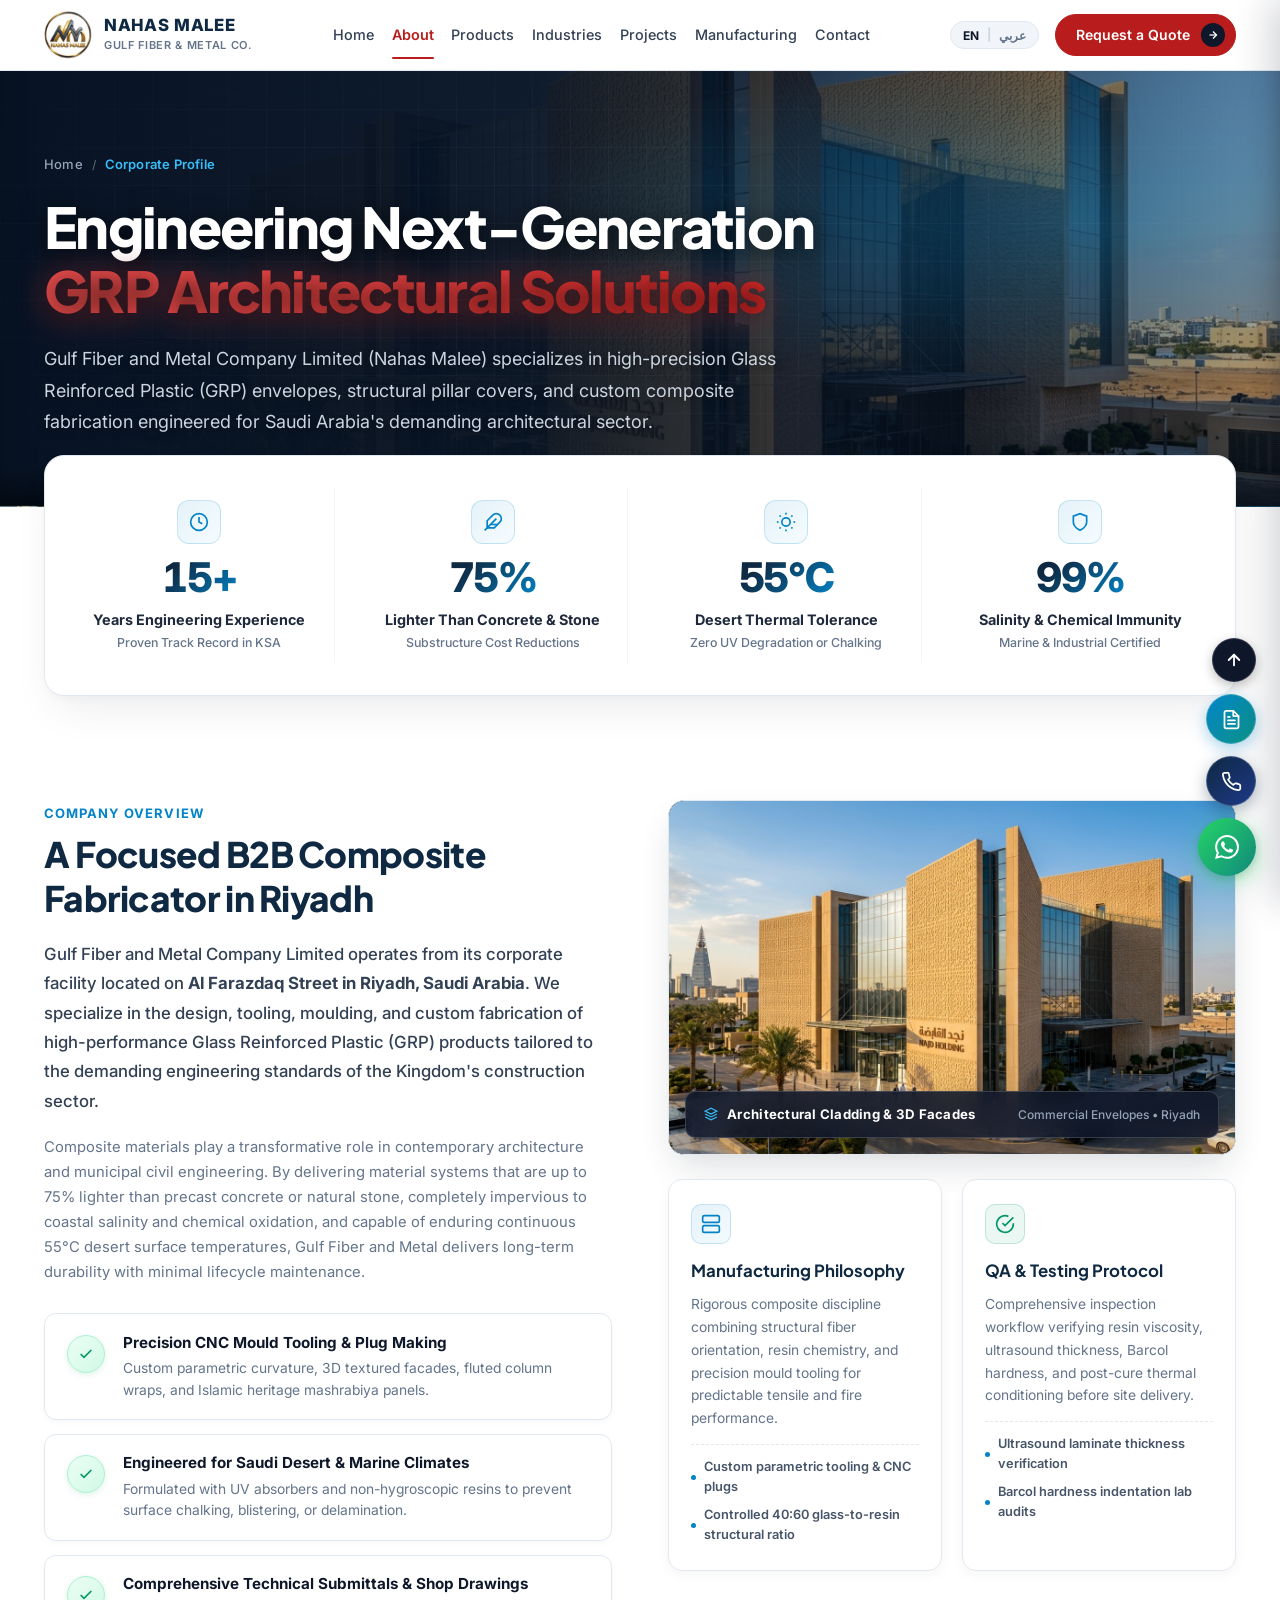
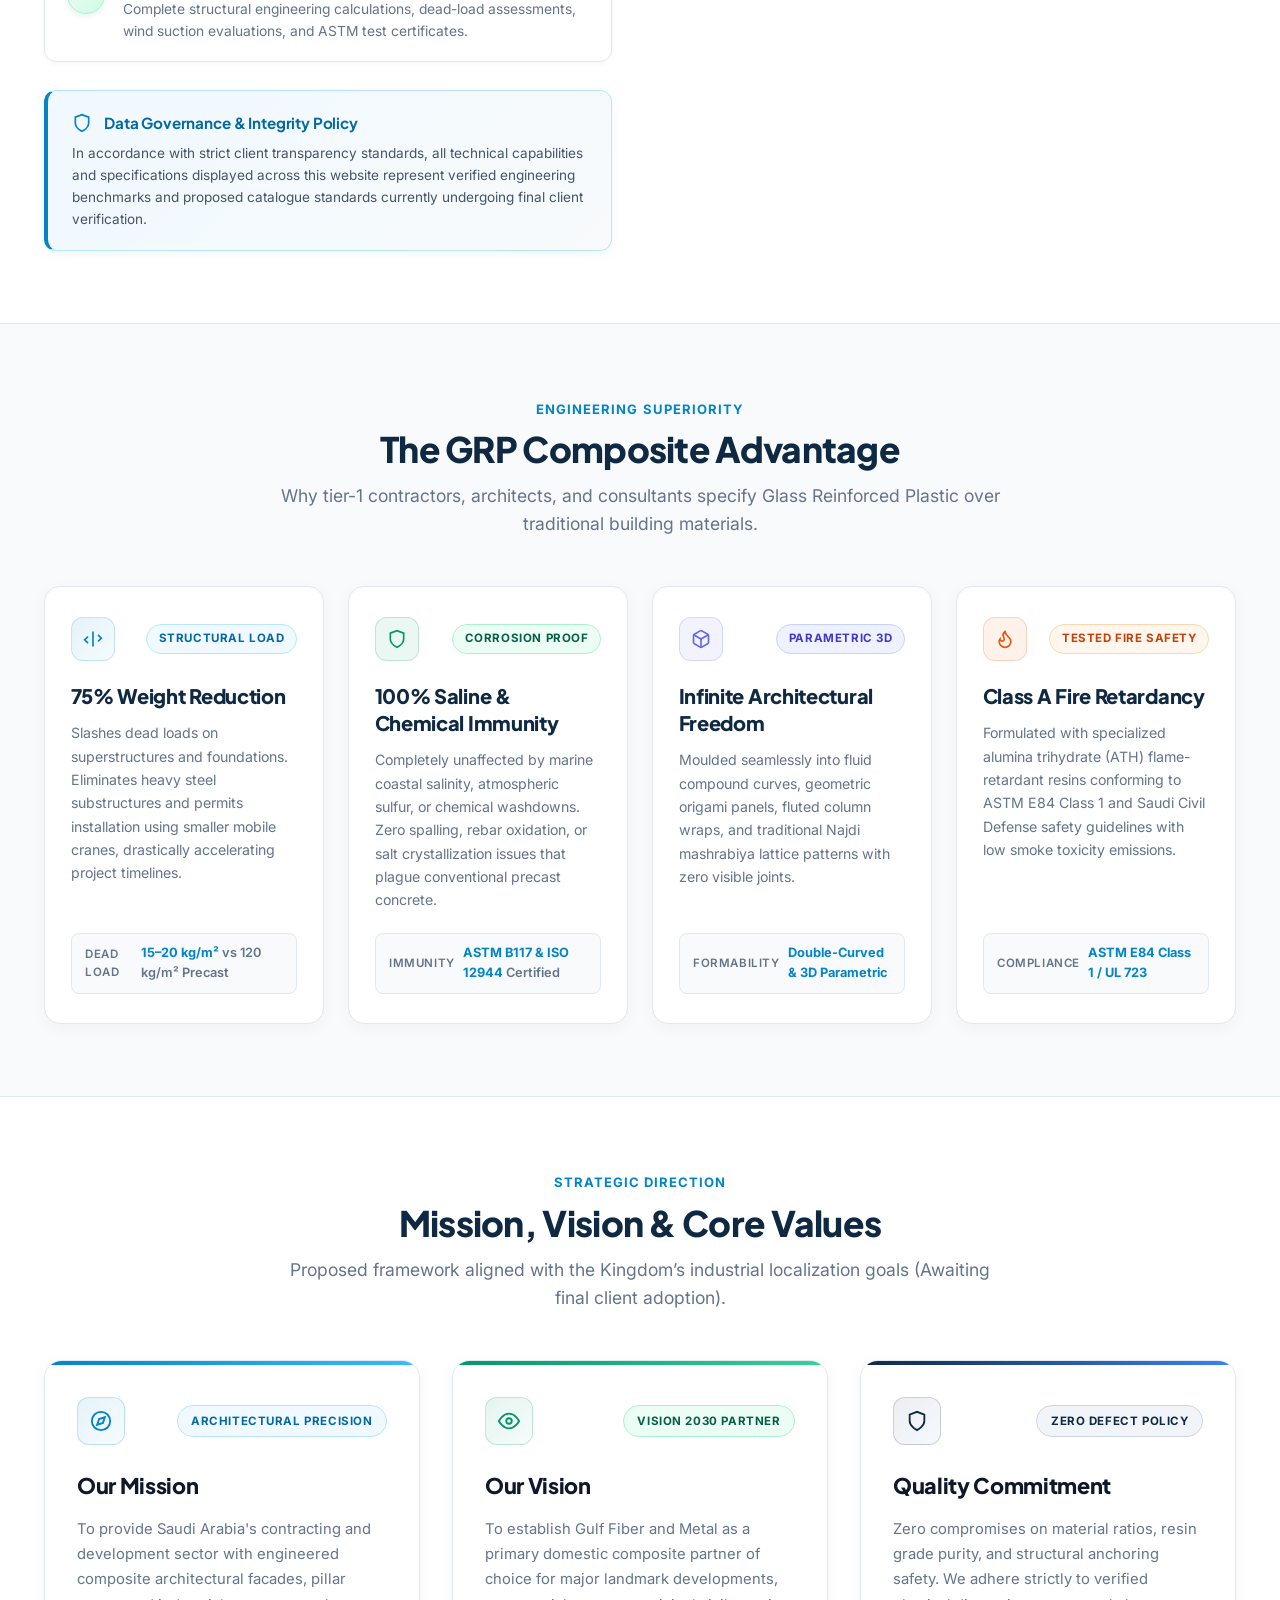
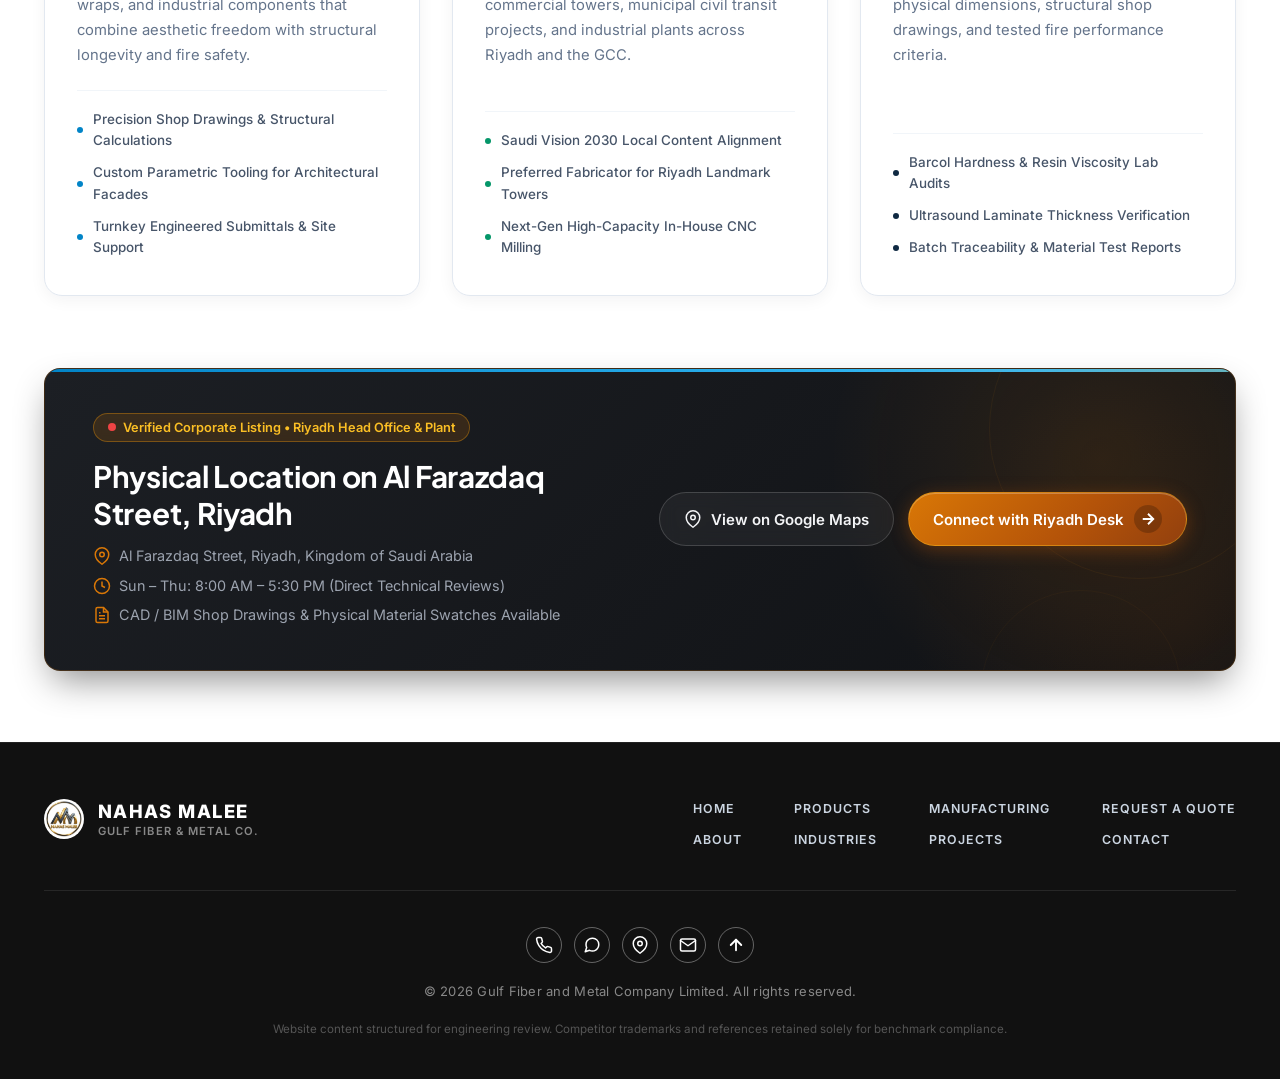
==== commit e9b1a68d: "Update website styling, animations, responsive navigation, and pages" ====
--- a/about.html
+++ b/about.html
@@ -78,106 +78,222 @@
             <svg width="12" height="12" viewBox="0 0 24 24" fill="none" stroke="currentColor" stroke-width="2.5"><line x1="5" y1="12" x2="19" y2="12"></line><polyline points="12 5 19 12 12 19"></polyline></svg>
           </span>
         </a>
-        <button type="button" class="mobile-toggle" id="mobileToggle" aria-label="Toggle navigation menu">
-          <svg width="22" height="22" viewBox="0 0 24 24" fill="none" stroke="currentColor" stroke-width="2"><line x1="3" y1="12" x2="21" y2="12"></line><line x1="3" y1="6" x2="21" y2="6"></line><line x1="3" y1="18" x2="21" y2="18"></line></svg>
+        <button type="button" class="mobile-toggle" id="mobileToggle" aria-label="Toggle navigation menu" aria-expanded="false">
+          <span class="icon-hamburger">
+            <svg width="22" height="22" viewBox="0 0 24 24" fill="none" stroke="currentColor" stroke-width="2.2" stroke-linecap="round"><line x1="3" y1="6" x2="21" y2="6"></line><line x1="3" y1="12" x2="21" y2="12"></line><line x1="3" y1="18" x2="21" y2="18"></line></svg>
+          </span>
+          <span class="icon-close">
+            <svg width="22" height="22" viewBox="0 0 24 24" fill="none" stroke="currentColor" stroke-width="2.2" stroke-linecap="round"><line x1="18" y1="6" x2="6" y2="18"></line><line x1="6" y1="6" x2="18" y2="18"></line></svg>
+          </span>
         </button>
       </div>
     </div>
   </header>
 
+    <!-- Mobile Navigation Backdrop -->
+  <div class="mobile-nav-backdrop" id="mobileBackdrop" aria-hidden="true"></div>
+
   <!-- Mobile Drawer Menu -->
-  <div class="mobile-nav-drawer" id="mobileDrawer">
+  <aside class="mobile-nav-drawer" id="mobileDrawer" aria-label="Mobile Navigation" aria-hidden="true">
+    <div class="drawer-header">
+      <a href="index.html" class="drawer-brand" aria-label="Nahas Malee - Gulf Fiber and Metal Company Limited">
+        <img src="images/logo-nahas-malee.jpg" alt="Nahas Malee - Gulf Fiber and Metal Logo">
+        <div class="brand-info">
+          <span class="brand-name" data-i18n="brandName">NAHAS MALEE</span>
+          <span class="brand-tagline" data-i18n="brandSub">Gulf Fiber &amp; Metal Co.</span>
+        </div>
+      </a>
+      <button type="button" class="drawer-close-btn" id="mobileDrawerClose" aria-label="Close navigation menu">
+        <svg width="20" height="20" viewBox="0 0 24 24" fill="none" stroke="currentColor" stroke-width="2.2" stroke-linecap="round" stroke-linejoin="round"><line x1="18" y1="6" x2="6" y2="18"></line><line x1="6" y1="6" x2="18" y2="18"></line></svg>
+      </button>
+    </div>
+
+    <!-- Language Selector inside Drawer -->
+    <div class="drawer-lang-strip">
+      <span class="drawer-lang-label" data-i18n="selectLanguage">Language</span>
+      <div class="lang-badge">
+        <button type="button" class="lang-btn active" data-lang="en">EN</button>
+        <span style="color: #CBD5E1;">|</span>
+        <button type="button" class="lang-btn" data-lang="ar">عربي</button>
+      </div>
+    </div>
+
+    <!-- Navigation Links -->
     <nav class="mobile-nav-links">
-      <a href="index.html" class="nav-link" data-i18n="navHome">Home</a>
-      <a href="about.html" class="nav-link active" data-i18n="navAbout">About</a>
-      <a href="products.html" class="nav-link" data-i18n="navProducts">Products</a>
-      <a href="industries.html" class="nav-link" data-i18n="navIndustries">Industries</a>
-      <a href="projects.html" class="nav-link" data-i18n="navProjects">Projects</a>
-      <a href="manufacturing.html" class="nav-link" data-i18n="navManufacturing">Manufacturing</a>
-      <a href="contact.html" class="nav-link" data-i18n="navContact">Contact</a>
+      <a href="index.html" class="mobile-nav-item">
+        <span class="item-icon">
+          <svg width="18" height="18" viewBox="0 0 24 24" fill="none" stroke="currentColor" stroke-width="2" stroke-linecap="round" stroke-linejoin="round"><path d="m3 9 9-7 9 7v11a2 2 0 0 1-2 2H5a2 2 0 0 1-2-2z"></path><polyline points="9 22 9 12 15 12 15 22"></polyline></svg>
+        </span>
+        <span class="item-text" data-i18n="navHome">Home</span>
+        <span class="item-arrow">
+          <svg width="14" height="14" viewBox="0 0 24 24" fill="none" stroke="currentColor" stroke-width="2"><polyline points="9 18 15 12 9 6"></polyline></svg>
+        </span>
+      </a>
+
+      <a href="about.html" class="mobile-nav-item active">
+        <span class="item-icon">
+          <svg width="18" height="18" viewBox="0 0 24 24" fill="none" stroke="currentColor" stroke-width="2" stroke-linecap="round" stroke-linejoin="round"><circle cx="12" cy="12" r="10"></circle><line x1="12" y1="16" x2="12" y2="12"></line><line x1="12" y1="8" x2="12.01" y2="8"></line></svg>
+        </span>
+        <span class="item-text" data-i18n="navAbout">About Us</span>
+        <span class="item-arrow">
+          <svg width="14" height="14" viewBox="0 0 24 24" fill="none" stroke="currentColor" stroke-width="2"><polyline points="9 18 15 12 9 6"></polyline></svg>
+        </span>
+      </a>
+
+      <a href="products.html" class="mobile-nav-item">
+        <span class="item-icon">
+          <svg width="18" height="18" viewBox="0 0 24 24" fill="none" stroke="currentColor" stroke-width="2" stroke-linecap="round" stroke-linejoin="round"><rect x="2" y="7" width="20" height="14" rx="2" ry="2"></rect><path d="M16 21V5a2 2 0 0 0-2-2h-4a2 2 0 0 0-2 2v16"></path></svg>
+        </span>
+        <span class="item-text" data-i18n="navProducts">Products &amp; Solutions</span>
+        <span class="item-arrow">
+          <svg width="14" height="14" viewBox="0 0 24 24" fill="none" stroke="currentColor" stroke-width="2"><polyline points="9 18 15 12 9 6"></polyline></svg>
+        </span>
+      </a>
+
+      <a href="industries.html" class="mobile-nav-item">
+        <span class="item-icon">
+          <svg width="18" height="18" viewBox="0 0 24 24" fill="none" stroke="currentColor" stroke-width="2" stroke-linecap="round" stroke-linejoin="round"><line x1="18" y1="20" x2="18" y2="10"></line><line x1="12" y1="20" x2="12" y2="4"></line><line x1="6" y1="20" x2="6" y2="14"></line></svg>
+        </span>
+        <span class="item-text" data-i18n="navIndustries">Industries</span>
+        <span class="item-arrow">
+          <svg width="14" height="14" viewBox="0 0 24 24" fill="none" stroke="currentColor" stroke-width="2"><polyline points="9 18 15 12 9 6"></polyline></svg>
+        </span>
+      </a>
+
+      <a href="projects.html" class="mobile-nav-item">
+        <span class="item-icon">
+          <svg width="18" height="18" viewBox="0 0 24 24" fill="none" stroke="currentColor" stroke-width="2" stroke-linecap="round" stroke-linejoin="round"><polyline points="16 18 22 12 16 6"></polyline><polyline points="8 6 2 12 8 18"></polyline></svg>
+        </span>
+        <span class="item-text" data-i18n="navProjects">Projects</span>
+        <span class="item-arrow">
+          <svg width="14" height="14" viewBox="0 0 24 24" fill="none" stroke="currentColor" stroke-width="2"><polyline points="9 18 15 12 9 6"></polyline></svg>
+        </span>
+      </a>
+
+      <a href="manufacturing.html" class="mobile-nav-item">
+        <span class="item-icon">
+          <svg width="18" height="18" viewBox="0 0 24 24" fill="none" stroke="currentColor" stroke-width="2" stroke-linecap="round" stroke-linejoin="round"><circle cx="12" cy="12" r="3"></circle><path d="M19.4 15a1.65 1.65 0 0 0 .33 1.82l.06.06a2 2 0 0 1 0 2.83 2 2 0 0 1-2.83 0l-.06-.06a1.65 1.65 0 0 0-1.82-.33 1.65 1.65 0 0 0-1 1.51V21a2 2 0 0 1-2 2 2 2 0 0 1-2-2v-.09A1.65 1.65 0 0 0 9 19.4a1.65 1.65 0 0 0-1.82.33l-.06.06a2 2 0 0 1-2.83 0 2 2 0 0 1 0-2.83l.06-.06a1.65 1.65 0 0 0 .33-1.82 1.65 1.65 0 0 0-1.51-1H3a2 2 0 0 1-2-2 2 2 0 0 1 2-2h.09A1.65 1.65 0 0 0 4.6 9a1.65 1.65 0 0 0-.33-1.82l-.06-.06a2 2 0 0 1 0-2.83 2 2 0 0 1 2.83 0l.06.06a1.65 1.65 0 0 0 1.82.33H9a1.65 1.65 0 0 0 1-1.51V3a2 2 0 0 1 2-2 2 2 0 0 1 2 2v.09a1.65 1.65 0 0 0 1 1.51 1.65 1.65 0 0 0 1.82-.33l.06-.06a2 2 0 0 1 2.83 0 2 2 0 0 1 0 2.83l-.06.06a1.65 1.65 0 0 0-.33 1.82V9a1.65 1.65 0 0 0 1.51 1H21a2 2 0 0 1 2 2 2 2 0 0 1-2 2h-.09a1.65 1.65 0 0 0-1.51 1z"></path></svg>
+        </span>
+        <span class="item-text" data-i18n="navManufacturing">Manufacturing</span>
+        <span class="item-arrow">
+          <svg width="14" height="14" viewBox="0 0 24 24" fill="none" stroke="currentColor" stroke-width="2"><polyline points="9 18 15 12 9 6"></polyline></svg>
+        </span>
+      </a>
+
+      <a href="contact.html" class="mobile-nav-item">
+        <span class="item-icon">
+          <svg width="18" height="18" viewBox="0 0 24 24" fill="none" stroke="currentColor" stroke-width="2" stroke-linecap="round" stroke-linejoin="round"><path d="M22 16.92v3a2 2 0 0 1-2.18 2 19.79 19.79 0 0 1-8.63-3.07 19.5 19.5 0 0 1-6-6 19.79 19.79 0 0 1-3.07-8.67A2 2 0 0 1 4.11 2h3a2 2 0 0 1 2 1.72c.127.96.362 1.903.7 2.81a2 2 0 0 1-.45 2.11L8.09 9.91a16 16 0 0 0 6 6l1.27-1.27a2 2 0 0 1 2.11-.45c.907.338 1.85.573 2.81.7A2 2 0 0 1 22 16.92z"></path></svg>
+        </span>
+        <span class="item-text" data-i18n="navContact">Contact Us</span>
+        <span class="item-arrow">
+          <svg width="14" height="14" viewBox="0 0 24 24" fill="none" stroke="currentColor" stroke-width="2"><polyline points="9 18 15 12 9 6"></polyline></svg>
+        </span>
+      </a>
     </nav>
-    <div class="mobile-nav-cta">
-      <a href="quote.html" class="btn-primary" data-i18n="requestQuoteNav">Request a Quote</a>
-    </div>
-  </div>
-
-  <!-- Page Hero Banner -->
+
+    <!-- Prominent Quote CTA -->
+    <div class="drawer-cta-wrapper">
+      <a href="quote.html" class="drawer-quote-btn">
+        <span data-i18n="requestQuoteDrawer">Request an Engineering Quote</span>
+        <span class="arrow-circle">
+          <svg width="13" height="13" viewBox="0 0 24 24" fill="none" stroke="currentColor" stroke-width="2.5"><line x1="5" y1="12" x2="19" y2="12"></line><polyline points="12 5 19 12 12 19"></polyline></svg>
+        </span>
+      </a>
+    </div>
+
+    <!-- Quick Direct Contact Links -->
+    <div class="drawer-contact-footer">
+      <div class="drawer-contact-title" data-i18n="quickContact">Direct Inquiries</div>
+      <div class="drawer-contact-grid">
+        <a href="https://wa.me/966500000000" target="_blank" rel="noopener noreferrer" class="drawer-contact-card whatsapp">
+          <svg width="18" height="18" viewBox="0 0 24 24" fill="currentColor"><path d="M17.472 14.382c-.297-.149-1.758-.867-2.03-.967-.273-.099-.471-.148-.67.15-.197.297-.767.966-.94 1.164-.173.199-.347.223-.644.075-.297-.15-1.255-.463-2.39-1.475-.883-.788-1.48-1.761-1.653-2.059-.173-.297-.018-.458.13-.606.134-.133.298-.347.446-.52.149-.174.198-.298.298-.497.099-.198.05-.371-.025-.52-.075-.149-.669-1.612-.916-2.207-.242-.579-.487-.5-.669-.51-.173-.008-.371-.01-.57-.01-.198 0-.52.074-.792.372-.272.297-1.04 1.016-1.04 2.479 0 1.462 1.065 2.875 1.213 3.074.149.198 2.096 3.2 5.077 4.487.709.306 1.262.489 1.694.625.712.227 1.36.195 1.871.118.571-.085 1.758-.719 2.006-1.413.248-.694.248-1.289.173-1.413-.074-.124-.272-.198-.57-.347m-5.421 7.403h-.004a9.87 9.87 0 01-5.031-1.378l-.361-.214-3.741.982.998-3.648-.235-.374a9.86 9.86 0 01-1.51-5.26c.001-5.45 4.436-9.884 9.888-9.884 2.64 0 5.122 1.03 6.988 2.898a9.825 9.825 0 012.893 6.994c-.003 5.45-4.437 9.884-9.885 9.884m8.413-18.297A11.815 11.815 0 0012.05 0C5.495 0 .16 5.335.157 11.892c0 2.096.547 4.142 1.588 5.945L.057 24l6.305-1.654a11.882 11.882 0 005.683 1.448h.005c6.554 0 11.89-5.335 11.893-11.893a11.821 11.821 0 00-3.48-8.413z"/></svg>
+          <span>WhatsApp</span>
+        </a>
+        <a href="tel:+966500000000" class="drawer-contact-card phone">
+          <svg width="18" height="18" viewBox="0 0 24 24" fill="none" stroke="currentColor" stroke-width="2" stroke-linecap="round" stroke-linejoin="round"><path d="M22 16.92v3a2 2 0 0 1-2.18 2 19.79 19.79 0 0 1-8.63-3.07 19.5 19.5 0 0 1-6-6 19.79 19.79 0 0 1-3.07-8.67A2 2 0 0 1 4.11 2h3a2 2 0 0 1 2 1.72c.127.96.362 1.903.7 2.81a2 2 0 0 1-.45 2.11L8.09 9.91a16 16 0 0 0 6 6l1.27-1.27a2 2 0 0 1 2.11-.45c.907.338 1.85.573 2.81.7A2 2 0 0 1 22 16.92z"></path></svg>
+          <span data-i18n="directCall">Call Directly</span>
+        </a>
+      </div>
+      <div class="drawer-location-tag">
+        <svg width="14" height="14" viewBox="0 0 24 24" fill="none" stroke="currentColor" stroke-width="2"><path d="M21 10c0 7-9 13-9 13s-9-6-9-13a9 9 0 0 1 18 0z"></path><circle cx="12" cy="10" r="3"></circle></svg>
+        <span data-i18n="factoryLocation">Al Farazdaq St, Riyadh, Saudi Arabia</span>
+      </div>
+    </div>
+  </aside>
+
+    <!-- Page Hero Banner -->
   <div class="page-hero page-hero-about">
     <div class="container">
-      <div class="page-hero-header">
+      <div class="page-hero-header reveal-up">
         <div class="hero-breadcrumb">
           <a href="index.html">Home</a>
           <span class="breadcrumb-sep">/</span>
           <span class="breadcrumb-current">Corporate Profile</span>
         </div>
         <h1>
-          Engineering Next-Generation <em>GRP Architectural Solutions</em>
+          Engineering Next-Generation <span class="hero-gradient-text">GRP Architectural Solutions</span>
         </h1>
         <p class="section-lead">
           Gulf Fiber and Metal Company Limited (Nahas Malee) specializes in high-precision Glass Reinforced Plastic (GRP) envelopes, structural pillar covers, and custom composite fabrication engineered for Saudi Arabia's demanding architectural sector.
         </p>
-
-        <!-- Technical Trust Highlights -->
-        <div class="hero-trust-chips">
-          <div class="trust-chip">
-            <svg width="16" height="16" viewBox="0 0 24 24" fill="none" stroke="currentColor" stroke-width="2.5"><path d="M12 22s8-4 8-10V5l-8-3-8 3v7c0 6 8 10 8 10z"></path></svg>
-            <span>SASO &amp; ASTM Standards</span>
-          </div>
-          <div class="trust-chip">
-            <svg width="16" height="16" viewBox="0 0 24 24" fill="none" stroke="currentColor" stroke-width="2.5"><circle cx="12" cy="12" r="5"></circle><line x1="12" y1="1" x2="12" y2="3"></line><line x1="12" y1="21" x2="12" y2="23"></line><line x1="4.22" y1="4.22" x2="5.64" y2="5.64"></line><line x1="18.36" y1="18.36" x2="19.78" y2="19.78"></line><line x1="1" y1="12" x2="3" y2="12"></line><line x1="21" y1="12" x2="23" y2="12"></line><line x1="4.22" y1="19.78" x2="5.64" y2="18.36"></line><line x1="18.36" y1="5.64" x2="19.78" y2="4.22"></line></svg>
-            <span>55°C Desert Thermal Stability</span>
-          </div>
-          <div class="trust-chip">
-            <svg width="16" height="16" viewBox="0 0 24 24" fill="none" stroke="currentColor" stroke-width="2.5"><path d="M8.5 14.5A2.5 2.5 0 0 0 11 12c0-1.38-.5-2-1-3-1.072-2.143-.224-4.054 2-6 .5 2.5 2 4.9 4 6.5 2 1.6 3 3.5 3 5.5a7 7 0 1 1-14 0c0-1.153.433-2.294 1-3a2.5 2.5 0 0 0 2.5 2.5z"></path></svg>
-            <span>Class A Fire Retardancy</span>
-          </div>
-          <div class="trust-chip">
-            <svg width="16" height="16" viewBox="0 0 24 24" fill="none" stroke="currentColor" stroke-width="2.5"><polygon points="12 2 2 7 12 12 22 7 12 2"></polygon><polyline points="2 17 12 22 22 17"></polyline><polyline points="2 12 12 17 22 12"></polyline></svg>
-            <span>In-House Mould Tooling</span>
-          </div>
-        </div>
       </div>
     </div>
   </div>
 
-  <!-- Metrics Strip Centered with Dividers -->
-  <div class="metrics-strip">
-    <div class="container metrics-grid">
-      <div class="metric-item">
-        <span class="metric-val">15+</span>
-        <span class="metric-label">Years Engineering Experience</span>
-        <span class="metric-sub">Proven Track Record in KSA</span>
-      </div>
-      <div class="metric-item">
-        <span class="metric-val">75%</span>
-        <span class="metric-label">Lighter Than Concrete &amp; Stone</span>
-        <span class="metric-sub">Substructure Cost Reductions</span>
-      </div>
-      <div class="metric-item">
-        <span class="metric-val">55°C</span>
-        <span class="metric-label">Desert Thermal Tolerance</span>
-        <span class="metric-sub">Zero UV Degradation or Chalking</span>
-      </div>
-      <div class="metric-item">
-        <span class="metric-val">100%</span>
-        <span class="metric-label">Salinity &amp; Chemical Immunity</span>
-        <span class="metric-sub">Marine &amp; Industrial Certified</span>
+  <!-- Executive Floating Metrics Strip -->
+  <div class="metrics-strip-wrapper">
+    <div class="container">
+      <div class="metrics-card-floating reveal-up">
+        <div class="metrics-grid">
+          <div class="metric-item">
+            <div class="metric-icon-wrap">
+              <svg width="20" height="20" viewBox="0 0 24 24" fill="none" stroke="currentColor" stroke-width="2"><circle cx="12" cy="12" r="10"></circle><polyline points="12 6 12 12 16 14"></polyline></svg>
+            </div>
+            <span class="metric-val">15+</span>
+            <span class="metric-label">Years Engineering Experience</span>
+            <span class="metric-sub">Proven Track Record in KSA</span>
+          </div>
+          <div class="metric-item">
+            <div class="metric-icon-wrap">
+              <svg width="20" height="20" viewBox="0 0 24 24" fill="none" stroke="currentColor" stroke-width="2"><path d="M20.24 12.24a6 6 0 0 0-8.49-8.49L5 10.5V19h8.5z"></path><line x1="16" y1="8" x2="2" y2="22"></line><line x1="17.5" y1="15" x2="9" y2="15"></line></svg>
+            </div>
+            <span class="metric-val">75%</span>
+            <span class="metric-label">Lighter Than Concrete &amp; Stone</span>
+            <span class="metric-sub">Substructure Cost Reductions</span>
+          </div>
+          <div class="metric-item">
+            <div class="metric-icon-wrap">
+              <svg width="20" height="20" viewBox="0 0 24 24" fill="none" stroke="currentColor" stroke-width="2"><circle cx="12" cy="12" r="5"></circle><line x1="12" y1="1" x2="12" y2="3"></line><line x1="12" y1="21" x2="12" y2="23"></line><line x1="4.22" y1="4.22" x2="5.64" y2="5.64"></line><line x1="18.36" y1="18.36" x2="19.78" y2="19.78"></line><line x1="1" y1="12" x2="3" y2="12"></line><line x1="21" y1="12" x2="23" y2="12"></line><line x1="4.22" y1="19.78" x2="5.64" y2="18.36"></line><line x1="18.36" y1="5.64" x2="19.78" y2="4.22"></line></svg>
+            </div>
+            <span class="metric-val">55&deg;C</span>
+            <span class="metric-label">Desert Thermal Tolerance</span>
+            <span class="metric-sub">Zero UV Degradation or Chalking</span>
+          </div>
+          <div class="metric-item">
+            <div class="metric-icon-wrap">
+              <svg width="20" height="20" viewBox="0 0 24 24" fill="none" stroke="currentColor" stroke-width="2"><path d="M12 22s8-4 8-10V5l-8-3-8 3v7c0 6 8 10 8 10z"></path></svg>
+            </div>
+            <span class="metric-val">100%</span>
+            <span class="metric-label">Salinity &amp; Chemical Immunity</span>
+            <span class="metric-sub">Marine &amp; Industrial Certified</span>
+          </div>
+        </div>
       </div>
     </div>
   </div>
 
   <!-- Main Content Section: Company Overview -->
-  <section class="section">
+  <section class="section about-overview-section">
     <div class="container">
-      <div class="grid-2" style="align-items: start; gap: 3rem;">
+      <div class="grid-2 reveal-up" style="align-items: start; gap: 3.5rem;">
         <div>
           <span class="section-eyebrow">Company Overview</span>
           <h2 class="section-title" style="margin-bottom: 1.25rem;">A Focused B2B Composite Fabricator in Riyadh</h2>
-          <p style="font-size: 1.05rem; line-height: 1.7; color: #334155; margin-bottom: 1.25rem;">
+          <p class="about-lead-text">
             Gulf Fiber and Metal Company Limited operates from its corporate facility located on <strong>Al Farazdaq Street in Riyadh, Saudi Arabia</strong>. We specialize in the design, tooling, moulding, and custom fabrication of high-performance Glass Reinforced Plastic (GRP) products tailored to the demanding engineering standards of the Kingdom's construction sector.
           </p>
-          <p style="color: #64748B; line-height: 1.65; margin-bottom: 1.5rem;">
-            Composite materials play a transformative role in contemporary architecture and municipal civil engineering. By delivering material systems that are up to 75% lighter than precast concrete or natural stone, completely impervious to coastal salinity and chemical oxidation, and capable of enduring continuous 55°C desert surface temperatures, Gulf Fiber and Metal delivers long-term durability with minimal lifecycle maintenance.
+          <p class="about-body-text">
+            Composite materials play a transformative role in contemporary architecture and municipal civil engineering. By delivering material systems that are up to 75% lighter than precast concrete or natural stone, completely impervious to coastal salinity and chemical oxidation, and capable of enduring continuous 55&deg;C desert surface temperatures, Gulf Fiber and Metal delivers long-term durability with minimal lifecycle maintenance.
           </p>
 
           <!-- Feature Checklist -->
@@ -214,7 +330,7 @@
           </div>
 
           <!-- Data Governance Card -->
-          <div class="governance-card">
+          <div class="governance-card reveal-scale">
             <div class="governance-card-header">
               <svg width="18" height="18" viewBox="0 0 24 24" fill="none" stroke="currentColor" stroke-width="2"><path d="M12 22s8-4 8-10V5l-8-3-8 3v7c0 6 8 10 8 10z"></path></svg>
               <h4 class="governance-card-title">Data Governance &amp; Integrity Policy</h4>
@@ -234,32 +350,40 @@
                 <svg width="14" height="14" viewBox="0 0 24 24" fill="none" stroke="currentColor" stroke-width="2" style="width: 14px; height: 14px; color: #38BDF8;"><polygon points="12 2 2 7 12 12 22 7 12 2"></polygon><polyline points="2 17 12 22 22 17"></polyline><polyline points="2 12 12 17 22 12"></polyline></svg>
                 Architectural Cladding &amp; 3D Facades
               </span>
-              <span class="showcase-subtag">Commercial Envelopes • Riyadh</span>
-            </div>
-          </div>
-
-          <div class="philosophy-grid">
-            <div class="philosophy-card">
+              <span class="showcase-subtag">Commercial Envelopes &bull; Riyadh</span>
+            </div>
+          </div>
+
+          <div class="philosophy-grid stagger-grid">
+            <div class="philosophy-card reveal-up">
               <div class="philosophy-icon">
                 <svg width="20" height="20" viewBox="0 0 24 24" fill="none" stroke="currentColor" stroke-width="2"><rect x="2" y="2" width="20" height="8" rx="2" ry="2"></rect><rect x="2" y="14" width="20" height="8" rx="2" ry="2"></rect><line x1="6" y1="6" x2="6.01" y2="6"></line><line x1="6" y1="18" x2="6.01" y2="18"></line></svg>
               </div>
               <div class="philosophy-content">
-                <h4>Our Manufacturing Philosophy</h4>
+                <h4>Manufacturing Philosophy</h4>
                 <p>
-                  We approach composite manufacturing as a rigorous discipline combining structural fiber orientation, resin formulation chemistry, and precision mould tooling. Every component is engineered to provide predictable tensile, flexural, and fire-resistant behavior.
+                  Rigorous composite discipline combining structural fiber orientation, resin chemistry, and precision mould tooling for predictable tensile and fire performance.
                 </p>
-              </div>
-            </div>
-
-            <div class="philosophy-card">
-              <div class="philosophy-icon">
+                <ul class="philosophy-bullets">
+                  <li><span>Custom parametric tooling &amp; CNC plugs</span></li>
+                  <li><span>Controlled 40:60 glass-to-resin structural ratio</span></li>
+                </ul>
+              </div>
+            </div>
+
+            <div class="philosophy-card reveal-up">
+              <div class="philosophy-icon" style="background: rgba(5, 150, 105, 0.08); border-color: rgba(5, 150, 105, 0.2); color: #059669;">
                 <svg width="22" height="22" viewBox="0 0 24 24" fill="none" stroke="currentColor" stroke-width="2"><path d="M22 11.08V12a10 10 0 1 1-5.93-9.14"></path><polyline points="22 4 12 14.01 9 11.01"></polyline></svg>
               </div>
               <div class="philosophy-content">
-                <h4>Quality Assurance &amp; Testing Protocol</h4>
+                <h4>QA &amp; Testing Protocol</h4>
                 <p>
-                  From raw material resin viscosity audits to ultrasound laminate thickness measurement, Barcol hardness indentation testing, and post-cure thermal conditioning, our inspection workflow ensures compliance with project specifications prior to site dispatch.
+                  Comprehensive inspection workflow verifying resin viscosity, ultrasound thickness, Barcol hardness, and post-cure thermal conditioning before site delivery.
                 </p>
+                <ul class="philosophy-bullets">
+                  <li><span>Ultrasound laminate thickness verification</span></li>
+                  <li><span>Barcol hardness indentation lab audits</span></li>
+                </ul>
               </div>
             </div>
           </div>
@@ -277,8 +401,8 @@
         <p class="section-lead">Why tier-1 contractors, architects, and consultants specify Glass Reinforced Plastic over traditional building materials.</p>
       </div>
 
-      <div class="advantage-grid">
-        <div class="advantage-card">
+      <div class="advantage-grid stagger-grid">
+        <div class="advantage-card reveal-up">
           <div class="advantage-card-top">
             <div class="advantage-card-icon">
               <svg width="22" height="22" viewBox="0 0 24 24" fill="none" stroke="currentColor" stroke-width="2"><line x1="12" y1="3" x2="12" y2="21"></line><path d="M18 7l4 4-4 4"></path><path d="M6 17l-4-4 4-4"></path></svg>
@@ -290,55 +414,59 @@
             Slashes dead loads on superstructures and foundations. Eliminates heavy steel substructures and permits installation using smaller mobile cranes, drastically accelerating project timelines.
           </p>
           <div class="advantage-metric-pill">
-            <span>Dead Load:</span> <strong>15–20 kg/m²</strong> vs 120 kg/m² Precast
-          </div>
-        </div>
-
-        <div class="advantage-card">
+            <span class="metric-pill-label">Dead Load</span>
+            <span class="metric-pill-val"><strong>15–20 kg/m²</strong> vs 120 kg/m² Precast</span>
+          </div>
+        </div>
+
+        <div class="advantage-card reveal-up">
           <div class="advantage-card-top">
-            <div class="advantage-card-icon">
+            <div class="advantage-card-icon" style="background: rgba(5, 150, 105, 0.08); border-color: rgba(5, 150, 105, 0.2); color: #059669;">
               <svg width="22" height="22" viewBox="0 0 24 24" fill="none" stroke="currentColor" stroke-width="2"><path d="M12 22s8-4 8-10V5l-8-3-8 3v7c0 6 8 10 8 10z"></path></svg>
             </div>
-            <span class="advantage-tag">Corrosion Proof</span>
+            <span class="advantage-tag" style="background: #ECFDF5; border-color: #A7F3D0; color: #065F46;">Corrosion Proof</span>
           </div>
           <h3 class="advantage-title">100% Saline &amp; Chemical Immunity</h3>
           <p class="advantage-desc">
             Completely unaffected by marine coastal salinity, atmospheric sulfur, or chemical washdowns. Zero spalling, rebar oxidation, or salt crystallization issues that plague conventional precast concrete.
           </p>
           <div class="advantage-metric-pill">
-            <span>Durability:</span> <strong>ASTM B117 &amp; ISO 12944</strong> Certified
-          </div>
-        </div>
-
-        <div class="advantage-card">
+            <span class="metric-pill-label">Immunity</span>
+            <span class="metric-pill-val"><strong>ASTM B117 &amp; ISO 12944</strong> Certified</span>
+          </div>
+        </div>
+
+        <div class="advantage-card reveal-up">
           <div class="advantage-card-top">
-            <div class="advantage-card-icon">
+            <div class="advantage-card-icon" style="background: rgba(99, 102, 241, 0.08); border-color: rgba(99, 102, 241, 0.2); color: #6366F1;">
               <svg width="22" height="22" viewBox="0 0 24 24" fill="none" stroke="currentColor" stroke-width="2"><path d="M21 16V8a2 2 0 0 0-1-1.73l-7-4a2 2 0 0 0-2 0l-7 4A2 2 0 0 0 3 8v8a2 2 0 0 0 1 1.73l7 4a2 2 0 0 0 2 0l7-4A2 2 0 0 0 21 16z"></path><polyline points="3.27 6.96 12 12.01 20.73 6.96"></polyline><line x1="12" y1="22.08" x2="12" y2="12"></line></svg>
             </div>
-            <span class="advantage-tag">Parametric 3D</span>
+            <span class="advantage-tag" style="background: #EEF2FF; border-color: #C7D2FE; color: #4338CA;">Parametric 3D</span>
           </div>
           <h3 class="advantage-title">Infinite Architectural Freedom</h3>
           <p class="advantage-desc">
             Moulded seamlessly into fluid compound curves, geometric origami panels, fluted column wraps, and traditional Najdi mashrabiya lattice patterns with zero visible joints.
           </p>
           <div class="advantage-metric-pill">
-            <span>Geometry:</span> <strong>Double-Curved &amp; 3D Parametric</strong>
-          </div>
-        </div>
-
-        <div class="advantage-card">
+            <span class="metric-pill-label">Formability</span>
+            <span class="metric-pill-val"><strong>Double-Curved &amp; 3D Parametric</strong></span>
+          </div>
+        </div>
+
+        <div class="advantage-card reveal-up">
           <div class="advantage-card-top">
-            <div class="advantage-card-icon">
+            <div class="advantage-card-icon" style="background: rgba(234, 88, 12, 0.08); border-color: rgba(234, 88, 12, 0.2); color: #EA580C;">
               <svg width="22" height="22" viewBox="0 0 24 24" fill="none" stroke="currentColor" stroke-width="2"><path d="M8.5 14.5A2.5 2.5 0 0 0 11 12c0-1.38-.5-2-1-3-1.072-2.143-.224-4.054 2-6 .5 2.5 2 4.9 4 6.5 2 1.6 3 3.5 3 5.5a7 7 0 1 1-14 0c0-1.153.433-2.294 1-3a2.5 2.5 0 0 0 2.5 2.5z"></path></svg>
             </div>
-            <span class="advantage-tag">Tested Fire Safety</span>
+            <span class="advantage-tag" style="background: #FFF7ED; border-color: #FED7AA; color: #C2410C;">Tested Fire Safety</span>
           </div>
           <h3 class="advantage-title">Class A Fire Retardancy</h3>
           <p class="advantage-desc">
             Formulated with specialized alumina trihydrate (ATH) flame-retardant resins conforming to ASTM E84 Class 1 and Saudi Civil Defense safety guidelines with low smoke toxicity emissions.
           </p>
           <div class="advantage-metric-pill">
-            <span>Fire Safety:</span> <strong>ASTM E84 Class 1 / UL 723</strong>
+            <span class="metric-pill-label">Compliance</span>
+            <span class="metric-pill-val"><strong>ASTM E84 Class 1 / UL 723</strong></span>
           </div>
         </div>
       </div>
@@ -351,12 +479,12 @@
       <div class="section-header text-center">
         <span class="section-eyebrow">Strategic Direction</span>
         <h2 class="section-title">Mission, Vision &amp; Core Values</h2>
-        <p class="section-lead">Proposed framework aligned with the Kingdom’s industrial localization goals (Awaiting final client adoption).</p>
-      </div>
-
-      <div class="grid-3">
+        <p class="section-lead">Proposed framework aligned with the Kingdom&rsquo;s industrial localization goals (Awaiting final client adoption).</p>
+      </div>
+
+      <div class="grid-3 stagger-grid">
         <!-- Mission Card -->
-        <div class="value-card value-card-mission">
+        <div class="value-card reveal-up value-card-mission">
           <div class="value-card-header">
             <div class="value-card-icon">
               <svg width="22" height="22" viewBox="0 0 24 24" fill="none" stroke="currentColor" stroke-width="2"><circle cx="12" cy="12" r="10"></circle><polygon points="16.24 7.76 14.12 14.12 7.76 16.24 9.88 9.88 16.24 7.76"></polygon></svg>
@@ -375,7 +503,7 @@
         </div>
 
         <!-- Vision Card -->
-        <div class="value-card value-card-vision">
+        <div class="value-card reveal-up value-card-vision">
           <div class="value-card-header">
             <div class="value-card-icon">
               <svg width="22" height="22" viewBox="0 0 24 24" fill="none" stroke="currentColor" stroke-width="2"><path d="M1 12s4-8 11-8 11 8 11 8-4 8-11 8-11-8-11-8z"></path><circle cx="12" cy="12" r="3"></circle></svg>
@@ -394,7 +522,7 @@
         </div>
 
         <!-- Quality Commitment Card -->
-        <div class="value-card value-card-quality">
+        <div class="value-card reveal-up value-card-quality">
           <div class="value-card-header">
             <div class="value-card-icon">
               <svg width="22" height="22" viewBox="0 0 24 24" fill="none" stroke="currentColor" stroke-width="2"><path d="M12 22s8-4 8-10V5l-8-3-8 3v7c0 6 8 10 8 10z"></path></svg>
@@ -418,28 +546,28 @@
   <!-- Physical Verification Callout (Office Ribbon) -->
   <section class="section" style="padding-top: 0;">
     <div class="container">
-      <div class="office-ribbon">
+      <div class="office-ribbon reveal-scale">
         <div class="office-ribbon-accent"></div>
         <div class="office-ribbon-pattern"></div>
         <div class="office-ribbon-content">
           <div class="office-ribbon-info">
             <span class="badge badge-verified office-ribbon-badge">
               <span class="pulse-dot"></span>
-              Verified Corporate Listing
+              Verified Corporate Listing &bull; Riyadh Head Office &amp; Plant
             </span>
             <h2 class="office-ribbon-title">Physical Location on Al Farazdaq Street, Riyadh</h2>
             <div class="office-ribbon-details">
               <div class="office-ribbon-detail-item">
-                <svg width="16" height="16" viewBox="0 0 24 24" fill="none" stroke="currentColor" stroke-width="2"><path d="M21 10c0 7-9 13-9 13s-9-6-9-13a9 9 0 0 1 18 0z"></path><circle cx="12" cy="10" r="3"></circle></svg>
+                <svg width="18" height="18" viewBox="0 0 24 24" fill="none" stroke="currentColor" stroke-width="2"><path d="M21 10c0 7-9 13-9 13s-9-6-9-13a9 9 0 0 1 18 0z"></path><circle cx="12" cy="10" r="3"></circle></svg>
                 <span>Al Farazdaq Street, Riyadh, Kingdom of Saudi Arabia</span>
               </div>
               <div class="office-ribbon-detail-item">
-                <svg width="16" height="16" viewBox="0 0 24 24" fill="none" stroke="currentColor" stroke-width="2"><circle cx="12" cy="12" r="10"></circle><polyline points="12 6 12 12 16 14"></polyline></svg>
-                <span>Sun – Thu: 8:00 AM – 5:30 PM (Direct Technical Reviews)</span>
+                <svg width="18" height="18" viewBox="0 0 24 24" fill="none" stroke="currentColor" stroke-width="2"><circle cx="12" cy="12" r="10"></circle><polyline points="12 6 12 12 16 14"></polyline></svg>
+                <span>Sun &ndash; Thu: 8:00 AM &ndash; 5:30 PM (Direct Technical Reviews)</span>
               </div>
               <div class="office-ribbon-detail-item">
-                <svg width="16" height="16" viewBox="0 0 24 24" fill="none" stroke="currentColor" stroke-width="2"><path d="M14 2H6a2 2 0 0 0-2 2v16a2 2 0 0 0 2 2h12a2 2 0 0 0 2-2V8z"></path><polyline points="14 2 14 8 20 8"></polyline><line x1="16" y1="13" x2="8" y2="13"></line><line x1="16" y1="17" x2="8" y2="17"></line><polyline points="10 9 9 9 8 9"></polyline></svg>
-                <span>CAD / BIM Shop Drawings &amp; Material Swatches Available</span>
+                <svg width="18" height="18" viewBox="0 0 24 24" fill="none" stroke="currentColor" stroke-width="2"><path d="M14 2H6a2 2 0 0 0-2 2v16a2 2 0 0 0 2 2h12a2 2 0 0 0 2-2V8z"></path><polyline points="14 2 14 8 20 8"></polyline><line x1="16" y1="13" x2="8" y2="13"></line><line x1="16" y1="17" x2="8" y2="17"></line><polyline points="10 9 9 9 8 9"></polyline></svg>
+                <span>CAD / BIM Shop Drawings &amp; Physical Material Swatches Available</span>
               </div>
             </div>
           </div>
@@ -449,9 +577,9 @@
               <span>View on Google Maps</span>
             </a>
             <a href="contact.html" class="office-ribbon-btn office-ribbon-btn-primary">
-              <span>Contact Riyadh Team</span>
+              <span>Connect with Riyadh Desk</span>
               <span class="office-ribbon-btn-arrow">
-                <svg width="12" height="12" viewBox="0 0 24 24" fill="none" stroke="currentColor" stroke-width="2.5"><line x1="5" y1="12" x2="19" y2="12"></line><polyline points="12 5 19 12 12 19"></polyline></svg>
+                <svg width="14" height="14" viewBox="0 0 24 24" fill="none" stroke="currentColor" stroke-width="2.5"><line x1="5" y1="12" x2="19" y2="12"></line><polyline points="12 5 19 12 12 19"></polyline></svg>
               </span>
             </a>
           </div>
--- a/css/main.css
+++ b/css/main.css
@@ -742,6 +742,7 @@
 }
 
 .metric-val {
+  font-variant-numeric: tabular-nums;
   font-size: 2.35rem;
   font-weight: 800;
   color: #0F172A;
@@ -1775,38 +1776,390 @@
   color: #0284C7;
 }
 
-/* Mobile Toggle */
+/* ==========================================================================
+   MOBILE & RESPONSIVE NAVIGATION DRAWER SYSTEM
+   ========================================================================== */
+
+/* Body Lock when Drawer is Open */
+body.drawer-open {
+  overflow: hidden !important;
+  touch-action: none;
+}
+
+body.drawer-open .floating-actions {
+  opacity: 0 !important;
+  pointer-events: none !important;
+  visibility: hidden !important;
+  transform: translateY(24px) scale(0.9);
+  transition: all 0.25s cubic-bezier(0.16, 1, 0.3, 1);
+}
+
+/* Dark Backdrop Overlay */
+.mobile-nav-backdrop {
+  position: fixed;
+  inset: 0;
+  background-color: rgba(15, 23, 42, 0.65);
+  backdrop-filter: blur(4px);
+  -webkit-backdrop-filter: blur(4px);
+  z-index: 1100;
+  opacity: 0;
+  visibility: hidden;
+  transition: opacity 0.3s cubic-bezier(0.16, 1, 0.3, 1), visibility 0.3s ease;
+  pointer-events: none;
+}
+
+.mobile-nav-backdrop.active {
+  opacity: 1;
+  visibility: visible;
+  pointer-events: auto;
+}
+
+/* Mobile Toggle Hamburger Button */
 .mobile-toggle {
   display: none;
-  background: none;
-  border: 1px solid var(--color-border);
-  border-radius: 6px;
-  padding: 0.5rem;
+  background: #FFFFFF;
+  border: 1px solid #E2E8F0;
+  border-radius: 8px;
+  width: 40px;
+  height: 40px;
+  padding: 0;
+  align-items: center;
+  justify-content: center;
   cursor: pointer;
-}
-
+  color: #1E293B;
+  transition: all 0.2s ease;
+  flex-shrink: 0;
+  box-shadow: 0 1px 3px rgba(0, 0, 0, 0.04);
+}
+
+.mobile-toggle:hover {
+  background: #F8FAFC;
+  border-color: #CBD5E1;
+  color: #B91C1C;
+}
+
+.mobile-toggle.active {
+  background: #FEF2F2;
+  border-color: #FECACA;
+  color: #B91C1C;
+}
+
+.mobile-toggle .icon-close {
+  display: none;
+}
+
+.mobile-toggle.active .icon-hamburger {
+  display: none;
+}
+
+.mobile-toggle.active .icon-close {
+  display: block;
+}
+
+/* Mobile Navigation Drawer Panel */
 .mobile-nav-drawer {
-  display: none;
   position: fixed;
-  top: 72px;
-  left: 0;
+  top: 0;
   right: 0;
   bottom: 0;
-  background-color: #FFFFFF;
-  padding: 2rem;
+  width: min(350px, 86vw);
+  background: #FFFFFF;
+  z-index: 1200;
+  display: flex;
+  flex-direction: column;
+  box-shadow: -10px 0 35px rgba(15, 23, 42, 0.18);
+  transform: translateX(100%);
+  transition: transform 0.32s cubic-bezier(0.16, 1, 0.3, 1);
   overflow-y: auto;
-  z-index: 999;
-  transform: translateX(-100%);
-  transition: transform 0.25s ease;
+  -webkit-overflow-scrolling: touch;
 }
 
 .mobile-nav-drawer.open {
   transform: translateX(0);
 }
 
-/* Responsive Media Queries */
-@media (max-width: 1024px) {
-  /* Tablet Header Navigation: switch to mobile toggle to prevent header text & quote button collision */
+/* Drawer Header */
+.drawer-header {
+  display: flex;
+  align-items: center;
+  justify-content: space-between;
+  padding: 1.15rem 1.25rem;
+  border-bottom: 1px solid #F1F5F9;
+  background: #FFFFFF;
+  position: sticky;
+  top: 0;
+  z-index: 10;
+}
+
+.drawer-brand {
+  display: flex;
+  align-items: center;
+  gap: 0.65rem;
+  text-decoration: none;
+}
+
+.drawer-brand img {
+  width: 38px;
+  height: 38px;
+  border-radius: 50%;
+  object-fit: contain;
+}
+
+.drawer-brand .brand-name {
+  font-size: 0.95rem;
+  font-weight: 800;
+  color: #0F2942;
+  line-height: 1.15;
+  letter-spacing: 0.03em;
+  text-transform: uppercase;
+}
+
+.drawer-brand .brand-tagline {
+  font-size: 0.625rem;
+  font-weight: 600;
+  color: #64748B;
+  letter-spacing: 0.05em;
+  text-transform: uppercase;
+  margin-top: 2px;
+}
+
+.drawer-close-btn {
+  width: 36px;
+  height: 36px;
+  border-radius: 8px;
+  background: #F8FAFC;
+  border: 1px solid #E2E8F0;
+  color: #475569;
+  display: flex;
+  align-items: center;
+  justify-content: center;
+  cursor: pointer;
+  transition: all 0.2s ease;
+}
+
+.drawer-close-btn:hover {
+  background: #FEF2F2;
+  color: #B91C1C;
+  border-color: #FECACA;
+}
+
+/* Drawer Language Strip */
+.drawer-lang-strip {
+  display: flex;
+  align-items: center;
+  justify-content: space-between;
+  padding: 0.75rem 1.25rem;
+  background: #F8FAFC;
+  border-bottom: 1px solid #E2E8F0;
+  font-size: 0.8125rem;
+}
+
+.drawer-lang-label {
+  color: #64748B;
+  font-weight: 600;
+}
+
+/* Drawer Navigation Links */
+.mobile-nav-links {
+  display: flex;
+  flex-direction: column;
+  padding: 0.85rem 0.85rem 0.5rem;
+  gap: 0.25rem;
+  flex-grow: 1;
+}
+
+.mobile-nav-item,
+.mobile-nav-links .nav-link {
+  display: flex;
+  align-items: center;
+  gap: 0.85rem;
+  padding: 0.75rem 0.95rem;
+  border-radius: 10px;
+  text-decoration: none;
+  color: #1E293B;
+  font-size: 0.95rem;
+  font-weight: 600;
+  transition: all 0.18s ease;
+}
+
+.mobile-nav-item .item-icon {
+  width: 32px;
+  height: 32px;
+  border-radius: 8px;
+  background: #F1F5F9;
+  color: #64748B;
+  display: flex;
+  align-items: center;
+  justify-content: center;
+  flex-shrink: 0;
+  transition: all 0.18s ease;
+}
+
+.mobile-nav-item .item-text {
+  flex-grow: 1;
+}
+
+.mobile-nav-item .item-arrow {
+  color: #94A3B8;
+  display: flex;
+  align-items: center;
+  transition: transform 0.18s ease, color 0.18s ease;
+}
+
+.mobile-nav-item:hover,
+.mobile-nav-item:focus,
+.mobile-nav-links .nav-link:hover {
+  background: #F8FAFC;
+  color: #B91C1C;
+}
+
+.mobile-nav-item:hover .item-icon {
+  background: rgba(185, 28, 28, 0.08);
+  color: #B91C1C;
+}
+
+.mobile-nav-item:hover .item-arrow {
+  color: #B91C1C;
+  transform: translateX(3px);
+}
+
+.mobile-nav-item.active,
+.mobile-nav-links .nav-link.active {
+  background: rgba(185, 28, 28, 0.07);
+  color: #B91C1C;
+  font-weight: 700;
+}
+
+.mobile-nav-item.active .item-icon {
+  background: #B91C1C;
+  color: #FFFFFF;
+}
+
+.mobile-nav-item.active .item-arrow {
+  color: #B91C1C;
+}
+
+/* Drawer Call to Action Button */
+.drawer-cta-wrapper,
+.mobile-nav-cta {
+  padding: 0.85rem 1.25rem;
+  background: #FFFFFF;
+  border-top: 1px solid #F1F5F9;
+}
+
+.drawer-quote-btn,
+.mobile-nav-cta .btn-primary {
+  display: flex;
+  align-items: center;
+  justify-content: space-between;
+  width: 100%;
+  padding: 0.8rem 1.25rem;
+  background: linear-gradient(135deg, #B91C1C 0%, #991B1B 100%);
+  color: #FFFFFF;
+  font-weight: 700;
+  font-size: 0.92rem;
+  border-radius: 9999px;
+  text-decoration: none;
+  box-shadow: 0 4px 14px rgba(185, 28, 28, 0.28);
+  transition: all 0.2s ease;
+  border: none;
+  cursor: pointer;
+}
+
+.drawer-quote-btn:hover,
+.mobile-nav-cta .btn-primary:hover {
+  transform: translateY(-1px);
+  box-shadow: 0 6px 18px rgba(185, 28, 28, 0.38);
+  color: #FFFFFF;
+}
+
+.drawer-quote-btn .arrow-circle {
+  width: 26px;
+  height: 26px;
+  border-radius: 50%;
+  background: rgba(255, 255, 255, 0.22);
+  display: flex;
+  align-items: center;
+  justify-content: center;
+  color: #FFFFFF;
+  flex-shrink: 0;
+}
+
+/* Drawer Quick Contact Footer */
+.drawer-contact-footer {
+  padding: 1rem 1.25rem 1.5rem;
+  background: #F8FAFC;
+  border-top: 1px solid #E2E8F0;
+  margin-top: auto;
+}
+
+.drawer-contact-title {
+  font-size: 0.6875rem;
+  font-weight: 700;
+  text-transform: uppercase;
+  color: #64748B;
+  letter-spacing: 0.06em;
+  margin-bottom: 0.65rem;
+}
+
+.drawer-contact-grid {
+  display: grid;
+  grid-template-columns: 1fr 1fr;
+  gap: 0.6rem;
+  margin-bottom: 0.75rem;
+}
+
+.drawer-contact-card {
+  display: flex;
+  align-items: center;
+  gap: 0.5rem;
+  padding: 0.6rem 0.75rem;
+  border-radius: 8px;
+  font-size: 0.78rem;
+  font-weight: 600;
+  text-decoration: none;
+  border: 1px solid #E2E8F0;
+  background: #FFFFFF;
+  transition: all 0.18s ease;
+}
+
+.drawer-contact-card.whatsapp {
+  color: #047857;
+  border-color: rgba(16, 185, 129, 0.25);
+  background: rgba(16, 185, 129, 0.05);
+}
+
+.drawer-contact-card.whatsapp:hover {
+  background: rgba(16, 185, 129, 0.12);
+}
+
+.drawer-contact-card.phone {
+  color: #0F2942;
+  border-color: #CBD5E1;
+}
+
+.drawer-contact-card.phone:hover {
+  background: #F1F5F9;
+}
+
+.drawer-location-tag {
+  display: flex;
+  align-items: center;
+  gap: 0.45rem;
+  font-size: 0.72rem;
+  color: #64748B;
+  line-height: 1.35;
+}
+
+.drawer-location-tag svg {
+  color: #0284C7;
+  flex-shrink: 0;
+}
+
+/* ==========================================================================
+   RESPONSIVE MEDIA QUERIES (Mobile & Tablet Breakpoints)
+   ========================================================================== */
+@media (max-width: 920px) {
   .main-nav {
     display: none !important;
   }
@@ -1816,75 +2169,150 @@
   .site-header .btn-header-quote {
     display: none !important;
   }
-  .mobile-nav-drawer {
-    display: block;
-  }
-
+}
+
+@media (max-width: 768px) {
+  /* Mobile Header Navigation Fit */
+  .site-header {
+    height: 64px;
+  }
+  .header-inner {
+    height: 64px;
+    padding-left: 0.85rem;
+    padding-right: 0.85rem;
+  }
+  .container {
+    padding-left: 1rem;
+    padding-right: 1rem;
+  }
+  .brand-logo {
+    gap: 0.55rem;
+    min-width: 0;
+    flex-shrink: 1;
+  }
+  .brand-logo img {
+    height: 40px;
+    width: 40px;
+    flex-shrink: 0;
+  }
+  .brand-info {
+    min-width: 0;
+    overflow: hidden;
+  }
+  .brand-name {
+    font-size: 0.95rem;
+    white-space: nowrap;
+    overflow: hidden;
+    text-overflow: ellipsis;
+    line-height: 1.15;
+  }
+  .brand-tagline {
+    font-size: 0.625rem;
+    white-space: nowrap;
+    overflow: hidden;
+    text-overflow: ellipsis;
+    margin-top: 1px;
+  }
+  .header-right {
+    gap: 0.5rem;
+    flex-shrink: 0;
+  }
+  .lang-badge {
+    padding: 0.25rem 0.5rem;
+    font-size: 0.78rem;
+  }
+  .lang-btn {
+    font-size: 0.78rem;
+    padding: 0.15rem 0.35rem;
+  }
+
+  /* Cinematic Hero Mobile Tuning */
   .hero-cinematic {
-    padding: 5rem 0 4rem;
-  }
-  .metrics-grid {
-    grid-template-columns: repeat(2, 1fr);
-    row-gap: 2rem;
-  }
-  .metric-item:nth-child(2) {
-    border-right: none;
-  }
-  .grid-3 {
-    grid-template-columns: repeat(2, 1fr);
-  }
-  .footer-grid {
-    grid-template-columns: 1fr 1fr;
-  }
-}
-
-@media (max-width: 768px) {
-  .main-nav {
-    display: none;
-  }
-  .mobile-toggle {
-    display: block;
-  }
-  .mobile-nav-drawer {
-    display: block;
-  }
-  .hero-cinematic {
-    padding: 4rem 0 3rem;
+    padding: 3.75rem 0 2.75rem;
     min-height: auto;
     background-image: 
       linear-gradient(180deg, rgba(15, 23, 42, 0.95) 0%, rgba(15, 23, 42, 0.88) 100%), 
       url('../images/hero-cladding.jpg');
   }
+  .hero-cinematic-title {
+    font-size: clamp(1.85rem, 6.5vw, 2.75rem);
+    line-height: 1.18;
+    margin-bottom: 1rem;
+  }
+  .hero-cinematic-lead {
+    font-size: 0.98rem;
+    line-height: 1.55;
+    margin-bottom: 1.75rem;
+  }
   .hero-cinematic-actions {
     flex-direction: column;
     align-items: stretch;
+    width: 100%;
     gap: 0.85rem;
   }
   .btn-pill-primary, .btn-pill-secondary {
     width: 100%;
     justify-content: center;
+    padding: 0.85rem 1.25rem;
+  }
+
+  /* Metrics Strip 2x2 Clean Grid */
+  .metrics-strip {
+    padding: 1.75rem 0;
   }
   .metrics-grid {
-    grid-template-columns: 1fr;
-    gap: 1.5rem 0;
+    grid-template-columns: repeat(2, 1fr) !important;
+    gap: 1.5rem 1rem !important;
   }
   .metric-item {
     border-right: none !important;
-    border-bottom: 1px solid #E2E8F0;
-    padding-bottom: 1.25rem;
-  }
-  .metric-item:last-child {
-    border-bottom: none;
-    padding-bottom: 0;
-  }
-  .grid-2, .grid-3 {
-    grid-template-columns: 1fr;
+    border-bottom: none !important;
+    padding: 0.5rem 0.25rem;
+  }
+  .metric-val {
+    font-size: 1.85rem;
+  }
+  .metric-label {
+    font-size: 0.75rem;
+  }
+
+  /* General Grid Stacks */
+  .grid-2, .grid-3, .grid-4 {
+    grid-template-columns: 1fr !important;
+    gap: 1.25rem;
   }
   .footer-grid {
     grid-template-columns: 1fr;
-  }
-}
-
+    gap: 2rem;
+  }
+
+  /* Form Elements: prevent iOS zoom */
+  input[type="text"],
+  input[type="email"],
+  input[type="tel"],
+  input[type="number"],
+  select,
+  textarea {
+    font-size: 16px !important;
+  }
+}
+
+@media (max-width: 420px) {
+  .brand-logo img {
+    height: 36px;
+    width: 36px;
+  }
+  .brand-name {
+    font-size: 0.88rem;
+  }
+  .brand-tagline {
+    font-size: 0.58rem;
+  }
+  .header-inner {
+    padding-left: 0.5rem;
+    padding-right: 0.5rem;
+  }
+}
 
 /* ═════════════════════════════════════════════════════════════════
    CORPORATE PROFILE & ABOUT PAGE UI ENHANCEMENTS
@@ -1946,6 +2374,21 @@
   box-shadow: 0 4px 16px -4px rgba(15, 23, 42, 0.03);
 }
 
+.metrics-strip-wrapper {
+  position: relative;
+  z-index: 10;
+  margin-top: -3.25rem;
+  padding-bottom: 2rem;
+}
+
+.metrics-card-floating {
+  background: #FFFFFF;
+  border: 1px solid #E2E8F0;
+  border-radius: 20px;
+  box-shadow: 0 20px 45px -12px rgba(15, 23, 42, 0.09), 0 4px 12px rgba(15, 23, 42, 0.03);
+  padding: 2rem 1.25rem;
+}
+
 .metrics-grid {
   display: grid;
   grid-template-columns: repeat(4, 1fr);
@@ -1957,9 +2400,9 @@
   flex-direction: column;
   align-items: center;
   text-align: center;
-  padding: 0.75rem 1.5rem;
+  padding: 0.75rem 1.25rem;
   position: relative;
-  border-right: 1px solid #E2E8F0;
+  border-right: 1px solid #F1F5F9;
   transition: transform 0.25s ease;
 }
 
@@ -1968,7 +2411,31 @@
 }
 
 .metric-item:hover {
-  transform: translateY(-3px);
+  transform: translateY(-4px);
+}
+
+.metric-icon-wrap {
+  width: 44px;
+  height: 44px;
+  border-radius: 12px;
+  background: linear-gradient(135deg, rgba(2, 132, 199, 0.1) 0%, rgba(56, 189, 248, 0.05) 100%);
+  border: 1px solid rgba(2, 132, 199, 0.18);
+  color: #0284C7;
+  display: flex;
+  align-items: center;
+  justify-content: center;
+  margin-bottom: 0.75rem;
+  transition: transform 0.25s ease, background 0.25s ease;
+}
+
+.metric-item:hover .metric-icon-wrap {
+  transform: scale(1.1);
+  background: linear-gradient(135deg, rgba(2, 132, 199, 0.16) 0%, rgba(56, 189, 248, 0.1) 100%);
+}
+
+.metric-icon-wrap svg {
+  width: 20px !important;
+  height: 20px !important;
 }
 
 .metric-val {
@@ -1979,7 +2446,7 @@
   background: linear-gradient(135deg, #0F2942 20%, #0284C7 100%);
   -webkit-background-clip: text;
   -webkit-text-fill-color: transparent;
-  margin-bottom: 0.45rem;
+  margin-bottom: 0.35rem;
 }
 
 .metric-label {
@@ -2002,33 +2469,34 @@
 .about-feature-list {
   display: flex;
   flex-direction: column;
-  gap: 1rem;
+  gap: 0.85rem;
   margin: 1.75rem 0;
 }
 
 .about-feature-item {
   display: flex;
   align-items: flex-start;
-  gap: 1.1rem;
-  background: #F8FAFC;
+  gap: 1.15rem;
+  background: #FFFFFF;
   border: 1px solid #E2E8F0;
   border-radius: 12px;
-  padding: 1.1rem 1.35rem;
-  transition: all 0.25s ease;
+  padding: 1.15rem 1.35rem;
+  box-shadow: 0 2px 6px rgba(15, 23, 42, 0.03);
+  transition: all 0.25s cubic-bezier(0.16, 1, 0.3, 1);
 }
 
 .about-feature-item:hover {
   background: #FFFFFF;
-  border-color: #CBD5E1;
-  box-shadow: 0 6px 18px rgba(15, 23, 42, 0.05);
+  border-color: #93C5FD;
+  box-shadow: 0 8px 20px rgba(15, 23, 42, 0.06);
   transform: translateX(4px);
 }
 
 .about-feature-icon {
-  width: 36px;
-  height: 36px;
+  width: 38px;
+  height: 38px;
   border-radius: 50%;
-  background: #ECFDF5;
+  background: linear-gradient(135deg, #ECFDF5 0%, #D1FAE5 100%);
   border: 1px solid #A7F3D0;
   color: #059669;
   display: flex;
@@ -2066,20 +2534,20 @@
 
 /* Certified Governance Card */
 .governance-card {
-  background: linear-gradient(135deg, #F8FAFC 0%, #F1F5F9 100%);
-  border: 1px solid #E2E8F0;
+  background: linear-gradient(135deg, #F0F9FF 0%, #F8FAFC 100%);
+  border: 1px solid #BAE6FD;
   border-left: 4px solid #0284C7;
   border-radius: 12px;
-  padding: 1.35rem 1.5rem;
-  margin-top: 1.75rem;
-  box-shadow: 0 2px 8px rgba(15, 23, 42, 0.03);
+  padding: 1.25rem 1.5rem;
+  margin-top: 1.5rem;
+  box-shadow: 0 4px 12px rgba(2, 132, 199, 0.06);
 }
 
 .governance-card-header {
   display: flex;
   align-items: center;
   gap: 0.75rem;
-  margin-bottom: 0.6rem;
+  margin-bottom: 0.5rem;
 }
 
 .governance-card-header svg {
@@ -2092,14 +2560,79 @@
 .governance-card-title {
   font-size: 0.95rem;
   font-weight: 700;
-  color: #0F2942;
+  color: #0369A1;
   letter-spacing: -0.01em;
+  margin: 0;
 }
 
 .governance-card-desc {
-  font-size: 0.84rem;
+  font-size: 0.85rem;
+  color: #475569;
+  line-height: 1.6;
+  margin: 0;
+}
+
+.about-lead-text {
+  font-size: 1.05rem;
+  line-height: 1.75;
+  color: #334155;
+  margin-bottom: 1.15rem;
+  font-weight: 500;
+}
+
+.about-body-text {
+  font-size: 0.925rem;
+  line-height: 1.7;
   color: #64748B;
-  line-height: 1.6;
+  margin-bottom: 1.5rem;
+}
+
+.philosophy-bullets {
+  list-style: none;
+  padding: 0;
+  margin: 0.85rem 0 0 0;
+  display: flex;
+  flex-direction: column;
+  gap: 0.45rem;
+  padding-top: 0.75rem;
+  border-top: 1px dashed #E2E8F0;
+}
+
+.philosophy-bullets li {
+  display: flex;
+  align-items: center;
+  gap: 0.5rem;
+  font-size: 0.8rem;
+  color: #475569;
+  font-weight: 600;
+}
+
+.philosophy-bullets li::before {
+  content: '';
+  width: 5px;
+  height: 5px;
+  border-radius: 50%;
+  background: #0284C7;
+  flex-shrink: 0;
+}
+
+.metric-pill-label {
+  font-size: 0.72rem;
+  font-weight: 700;
+  text-transform: uppercase;
+  letter-spacing: 0.05em;
+  color: #64748B;
+}
+
+.metric-pill-val {
+  font-size: 0.8rem;
+  color: #334155;
+  font-weight: 500;
+}
+
+.metric-pill-val strong {
+  color: #0284C7;
+  font-weight: 700;
 }
 
 /* ── Visual Showcase & Philosophy Cards ── */
@@ -2168,56 +2701,58 @@
 .philosophy-grid {
   display: grid;
   grid-template-columns: repeat(2, 1fr);
-  gap: 1rem;
+  gap: 1.25rem;
 }
 
 .philosophy-card {
   background: #FFFFFF;
   border: 1px solid #E2E8F0;
   border-radius: 14px;
-  padding: 1.4rem 1.35rem;
-  box-shadow: 0 2px 8px rgba(15, 23, 42, 0.04);
-  transition: all 0.25s ease;
+  padding: 1.5rem 1.35rem;
+  box-shadow: 0 4px 14px rgba(15, 23, 42, 0.04);
+  transition: all 0.3s cubic-bezier(0.16, 1, 0.3, 1);
   display: flex;
   flex-direction: column;
 }
 
 .philosophy-card:hover {
-  border-color: #CBD5E1;
-  box-shadow: 0 10px 24px rgba(15, 23, 42, 0.08);
-  transform: translateY(-2px);
+  border-color: #BAE6FD;
+  box-shadow: 0 12px 28px rgba(15, 23, 42, 0.08);
+  transform: translateY(-3px);
 }
 
 .philosophy-icon {
-  width: 38px;
-  height: 38px;
+  width: 40px;
+  height: 40px;
   border-radius: 10px;
-  background: rgba(2, 132, 199, 0.08);
-  border: 1px solid rgba(2, 132, 199, 0.15);
+  background: linear-gradient(135deg, rgba(2, 132, 199, 0.1) 0%, rgba(14, 165, 233, 0.05) 100%);
+  border: 1px solid rgba(2, 132, 199, 0.18);
   color: #0284C7;
   display: flex;
   align-items: center;
   justify-content: center;
-  margin-bottom: 0.85rem;
+  margin-bottom: 1rem;
+  flex-shrink: 0;
 }
 
 .philosophy-icon svg {
-  width: 18px !important;
-  height: 18px !important;
+  width: 20px !important;
+  height: 20px !important;
 }
 
 .philosophy-content h4 {
-  font-size: 0.975rem;
+  font-size: 1.05rem;
   font-weight: 700;
-  color: #0F172A;
-  margin-bottom: 0.45rem;
+  color: #0F2942;
+  margin-bottom: 0.65rem;
   line-height: 1.35;
 }
 
 .philosophy-content p {
-  font-size: 0.835rem;
+  font-size: 0.865rem;
   color: #64748B;
-  line-height: 1.6;
+  line-height: 1.65;
+  margin: 0;
 }
 
 /* ── The GRP Composite Advantage (4-Card Engineering Grid) ── */
@@ -2225,20 +2760,20 @@
   display: grid;
   grid-template-columns: repeat(4, 1fr);
   gap: 1.5rem;
-  margin-top: 2.25rem;
+  margin-top: 2.5rem;
 }
 
 .advantage-card {
   background: #FFFFFF;
   border: 1px solid #E2E8F0;
   border-radius: 16px;
-  padding: 2rem 1.65rem;
+  padding: 1.85rem 1.6rem;
   display: flex;
   flex-direction: column;
   position: relative;
   overflow: hidden;
-  box-shadow: 0 4px 14px rgba(15, 23, 42, 0.04);
-  transition: all 0.3s cubic-bezier(0.16, 1, 0.3, 1);
+  box-shadow: 0 4px 16px rgba(15, 23, 42, 0.04);
+  transition: all 0.35s cubic-bezier(0.16, 1, 0.3, 1);
 }
 
 .advantage-card::before {
@@ -2256,7 +2791,7 @@
 .advantage-card:hover {
   transform: translateY(-6px);
   border-color: #BAE6FD;
-  box-shadow: 0 18px 36px -8px rgba(2, 132, 199, 0.18);
+  box-shadow: 0 18px 36px -8px rgba(2, 132, 199, 0.16);
 }
 
 .advantage-card:hover::before {
@@ -2271,8 +2806,8 @@
 }
 
 .advantage-card-icon {
-  width: 46px;
-  height: 46px;
+  width: 44px;
+  height: 44px;
   border-radius: 12px;
   background: linear-gradient(135deg, rgba(2, 132, 199, 0.1) 0%, rgba(14, 165, 233, 0.04) 100%);
   border: 1px solid rgba(2, 132, 199, 0.18);
@@ -2281,6 +2816,7 @@
   align-items: center;
   justify-content: center;
   transition: transform 0.25s ease;
+  flex-shrink: 0;
 }
 
 .advantage-card:hover .advantage-card-icon {
@@ -2318,24 +2854,30 @@
   color: #64748B;
   line-height: 1.65;
   flex-grow: 1;
-  margin-bottom: 1.25rem;
+  margin-bottom: 1.35rem;
 }
 
 .advantage-metric-pill {
-  display: inline-flex;
-  align-items: center;
-  gap: 0.4rem;
+  display: flex;
+  align-items: center;
+  justify-content: space-between;
+  gap: 0.5rem;
   font-size: 0.775rem;
   color: #475569;
   background: #F8FAFC;
   border: 1px solid #E2E8F0;
-  padding: 0.4rem 0.85rem;
+  padding: 0.55rem 0.85rem;
   border-radius: 8px;
   margin-top: auto;
 }
 
+.advantage-metric-pill span {
+  color: #64748B;
+  font-weight: 600;
+}
+
 .advantage-metric-pill strong {
-  color: #0F2942;
+  color: #0284C7;
   font-weight: 700;
 }
 
@@ -2350,7 +2892,7 @@
   position: relative;
   overflow: hidden;
   box-shadow: 0 4px 16px rgba(15, 23, 42, 0.05);
-  transition: all 0.3s cubic-bezier(0.16, 1, 0.3, 1);
+  transition: all 0.35s cubic-bezier(0.16, 1, 0.3, 1);
 }
 
 .value-card::before {
@@ -2360,6 +2902,7 @@
   left: 0;
   right: 0;
   height: 4px;
+  transition: height 0.3s ease;
 }
 
 .value-card-mission::before {
@@ -2379,11 +2922,19 @@
   box-shadow: 0 20px 42px -10px rgba(15, 23, 42, 0.12);
 }
 
+.value-card:hover::before {
+  height: 6px;
+}
+
 .value-card-header {
   display: flex;
   align-items: center;
   justify-content: space-between;
   margin-bottom: 1.5rem;
+  padding: 0;
+  background: transparent;
+  border: none;
+  box-shadow: none;
 }
 
 .value-card-icon {
@@ -2394,6 +2945,7 @@
   align-items: center;
   justify-content: center;
   transition: transform 0.25s ease;
+  flex-shrink: 0;
 }
 
 .value-card:hover .value-card-icon {
@@ -2401,20 +2953,20 @@
 }
 
 .value-card-mission .value-card-icon {
-  background: #F0F9FF;
-  border: 1px solid #BAE6FD;
+  background: linear-gradient(135deg, rgba(2, 132, 199, 0.1) 0%, rgba(56, 189, 248, 0.05) 100%);
+  border: 1px solid rgba(2, 132, 199, 0.2);
   color: #0284C7;
 }
 
 .value-card-vision .value-card-icon {
-  background: #ECFDF5;
-  border: 1px solid #A7F3D0;
+  background: linear-gradient(135deg, rgba(5, 150, 105, 0.1) 0%, rgba(52, 211, 153, 0.05) 100%);
+  border: 1px solid rgba(5, 150, 105, 0.2);
   color: #059669;
 }
 
 .value-card-quality .value-card-icon {
-  background: #F8FAFC;
-  border: 1px solid #CBD5E1;
+  background: linear-gradient(135deg, rgba(15, 41, 66, 0.08) 0%, rgba(59, 130, 246, 0.05) 100%);
+  border: 1px solid rgba(15, 41, 66, 0.18);
   color: #0F2942;
 }
 
@@ -2428,7 +2980,7 @@
   font-weight: 700;
   text-transform: uppercase;
   letter-spacing: 0.05em;
-  padding: 0.3rem 0.75rem;
+  padding: 0.35rem 0.85rem;
   border-radius: var(--radius-pill);
 }
 
@@ -2471,17 +3023,17 @@
   margin: 0;
   display: flex;
   flex-direction: column;
-  gap: 0.55rem;
-  padding-top: 1rem;
-  border-top: 1px dashed #E2E8F0;
+  gap: 0.65rem;
+  padding-top: 1.15rem;
+  border-top: 1px solid #F1F5F9;
   margin-top: auto;
 }
 
 .value-card-bullets li {
   display: flex;
   align-items: center;
-  gap: 0.6rem;
-  font-size: 0.825rem;
+  gap: 0.65rem;
+  font-size: 0.84rem;
   color: #475569;
   font-weight: 500;
 }
@@ -2544,11 +3096,71 @@
 }
 
 .page-hero-about {
+  background-color: #071324;
   background-image: 
-    radial-gradient(ellipse 70% 60% at 85% 35%, rgba(220, 38, 38, 0.20) 0%, transparent 65%),
-    linear-gradient(90deg, #071324 0%, rgba(7, 19, 36, 0.94) 36%, rgba(7, 19, 36, 0.65) 72%, rgba(7, 19, 36, 0.28) 100%),
+    radial-gradient(ellipse 70% 60% at 85% 35%, rgba(2, 132, 199, 0.32) 0%, transparent 65%),
+    linear-gradient(90deg, #071324 0%, rgba(7, 19, 36, 0.95) 42%, rgba(7, 19, 36, 0.68) 75%, rgba(7, 19, 36, 0.28) 100%),
     url('../images/hero-cladding.jpg');
   background-position: center right;
+  border-bottom: 1px solid rgba(2, 132, 199, 0.25);
+}
+
+.page-hero-about .hero-breadcrumb a:hover {
+  color: #38BDF8;
+}
+
+.page-hero-about .hero-breadcrumb .breadcrumb-current {
+  color: #38BDF8;
+}
+
+.page-hero-about .page-hero-badge {
+  color: #38BDF8;
+  background: rgba(2, 132, 199, 0.16);
+  border-color: rgba(56, 189, 248, 0.4);
+  box-shadow: 0 0 24px rgba(2, 132, 199, 0.2), inset 0 1px 0 rgba(255, 255, 255, 0.12);
+}
+
+.page-hero-about .page-hero-badge .pulse-dot {
+  background-color: #38BDF8;
+  box-shadow: 0 0 0 0 rgba(56, 189, 248, 0.8);
+}
+
+.page-hero-about .hero-gradient-text {
+  color: #38BDF8;
+  background: linear-gradient(135deg, #60A5FA 0%, #38BDF8 50%, #0284C7 100%);
+  -webkit-background-clip: text;
+  -webkit-text-fill-color: transparent;
+  filter: drop-shadow(0 2px 14px rgba(56, 189, 248, 0.45));
+}
+
+.hero-trust-pills {
+  display: flex;
+  align-items: center;
+  gap: 0.75rem;
+  flex-wrap: wrap;
+  margin-top: 1.75rem;
+}
+
+.hero-trust-pill {
+  display: inline-flex;
+  align-items: center;
+  gap: 0.5rem;
+  background: rgba(255, 255, 255, 0.08);
+  border: 1px solid rgba(255, 255, 255, 0.18);
+  backdrop-filter: blur(8px);
+  -webkit-backdrop-filter: blur(8px);
+  padding: 0.45rem 1.05rem;
+  border-radius: var(--radius-pill);
+  font-size: 0.8125rem;
+  font-weight: 600;
+  color: #F1F5F9;
+  letter-spacing: 0.01em;
+}
+
+.hero-trust-pill svg {
+  color: #38BDF8;
+  stroke-width: 2.5;
+  flex-shrink: 0;
 }
 
 .page-hero-manufacturing {
@@ -3962,25 +4574,25 @@
 
 /* Engineering Feasibility Consultation Box */
 .mfg-cta-box {
-  background: linear-gradient(135deg, #09121E 0%, #112238 100%);
-  border-radius: var(--radius-lg);
-  padding: clamp(2rem, 5vw, 3.5rem);
+  background: radial-gradient(ellipse at 85% 10%, rgba(14, 165, 233, 0.18) 0%, transparent 60%),
+              radial-gradient(ellipse at 15% 90%, rgba(45, 212, 191, 0.15) 0%, transparent 60%),
+              linear-gradient(145deg, #09121E 0%, #0F2033 100%);
+  border-radius: 20px;
+  padding: clamp(2.5rem, 5vw, 4rem) clamp(1.5rem, 4vw, 3.5rem);
   color: #FFFFFF;
   position: relative;
   overflow: hidden;
-  box-shadow: 0 15px 30px -5px rgba(2, 6, 23, 0.35);
-  border: 1px solid rgba(255, 255, 255, 0.08);
-}
-
-.mfg-cta-box::after {
-  content: '';
+  box-shadow: 0 24px 50px -12px rgba(2, 6, 23, 0.6), inset 0 1px 1px rgba(255, 255, 255, 0.12);
+  border: 1px solid rgba(56, 189, 248, 0.25);
+}
+
+.mfg-cta-mesh {
   position: absolute;
-  top: -60px;
-  right: -60px;
-  width: 220px;
-  height: 220px;
-  background: radial-gradient(circle, rgba(13, 148, 136, 0.25) 0%, transparent 70%);
+  inset: 0;
+  background-image: radial-gradient(rgba(255, 255, 255, 0.06) 1px, transparent 1px);
+  background-size: 24px 24px;
   pointer-events: none;
+  opacity: 0.6;
 }
 
 .mfg-cta-inner {
@@ -3991,20 +4603,46 @@
   margin: 0 auto;
 }
 
-.mfg-cta-inner h2 {
+.mfg-cta-badge {
+  display: inline-flex;
+  align-items: center;
+  gap: 0.55rem;
+  padding: 0.35rem 1rem;
+  background: rgba(45, 212, 191, 0.12);
+  border: 1px solid rgba(45, 212, 191, 0.35);
+  color: #2DD4BF;
+  font-size: 0.785rem;
+  font-weight: 700;
+  letter-spacing: 0.06em;
+  text-transform: uppercase;
+  border-radius: var(--radius-pill);
+  margin-bottom: 1.25rem;
+}
+
+.mfg-cta-badge .pulse-dot {
+  width: 7px;
+  height: 7px;
+  background: #2DD4BF;
+  border-radius: 50%;
+  display: inline-block;
+  box-shadow: 0 0 8px #2DD4BF;
+}
+
+.mfg-cta-title {
   color: #FFFFFF;
-  font-size: clamp(1.6rem, 3.5vw, 2.35rem);
+  font-size: clamp(1.75rem, 3.5vw, 2.45rem);
   font-weight: 800;
   line-height: 1.25;
-  margin-top: 0.5rem;
-  margin-bottom: 1rem;
-}
-
-.mfg-cta-inner p {
+  margin-bottom: 1.15rem;
+  letter-spacing: -0.02em;
+}
+
+.mfg-cta-lead {
   color: #CBD5E1;
   font-size: clamp(0.95rem, 1.4vw, 1.1rem);
-  line-height: 1.65;
-  margin-bottom: 2rem;
+  line-height: 1.7;
+  max-width: 700px;
+  margin: 0 auto 2.25rem auto;
 }
 
 .mfg-cta-actions {
@@ -4013,31 +4651,89 @@
   justify-content: center;
   gap: 1rem;
   flex-wrap: wrap;
-  margin-bottom: 2rem;
+  margin-bottom: 2.25rem;
+}
+
+.btn-mfg-primary {
+  display: inline-flex;
+  align-items: center;
+  gap: 0.65rem;
+  background: linear-gradient(135deg, #0EA5E9 0%, #0284C7 100%);
+  color: #FFFFFF !important;
+  font-weight: 700;
+  font-size: 0.95rem;
+  padding: 0.95rem 2rem;
+  border-radius: 12px;
+  border: 1px solid rgba(255, 255, 255, 0.2);
+  box-shadow: 0 10px 25px -4px rgba(14, 165, 233, 0.45);
+  transition: all 0.3s cubic-bezier(0.16, 1, 0.3, 1);
+  text-decoration: none;
+}
+
+.btn-mfg-primary:hover {
+  background: linear-gradient(135deg, #38BDF8 0%, #0EA5E9 100%);
+  transform: translateY(-2px);
+  box-shadow: 0 16px 32px -4px rgba(14, 165, 233, 0.55);
+  color: #FFFFFF !important;
+}
+
+.btn-mfg-primary svg {
+  transition: transform 0.25s ease;
+}
+
+.btn-mfg-primary:hover svg {
+  transform: translateX(4px);
+}
+
+.btn-mfg-secondary {
+  display: inline-flex;
+  align-items: center;
+  gap: 0.65rem;
+  background: rgba(255, 255, 255, 0.06);
+  border: 1px solid rgba(255, 255, 255, 0.22);
+  backdrop-filter: blur(8px);
+  -webkit-backdrop-filter: blur(8px);
+  color: #F8FAFC !important;
+  font-weight: 600;
+  font-size: 0.925rem;
+  padding: 0.95rem 1.65rem;
+  border-radius: 12px;
+  transition: all 0.25s ease;
+  text-decoration: none;
+}
+
+.btn-mfg-secondary:hover {
+  background: rgba(255, 255, 255, 0.12);
+  border-color: rgba(255, 255, 255, 0.4);
+  transform: translateY(-2px);
+  color: #FFFFFF !important;
 }
 
 .mfg-cta-trust {
   display: flex;
   align-items: center;
   justify-content: center;
-  gap: 1.5rem;
+  gap: 1.75rem;
   flex-wrap: wrap;
-  padding-top: 1.5rem;
+  padding-top: 1.75rem;
   border-top: 1px solid rgba(255, 255, 255, 0.12);
-  font-size: 0.8125rem;
+}
+
+.mfg-trust-item {
+  display: inline-flex;
+  align-items: center;
+  gap: 0.55rem;
+  font-size: 0.84rem;
   color: #94A3B8;
-}
-
-.mfg-cta-trust span {
-  display: inline-flex;
-  align-items: center;
-  gap: 0.45rem;
-}
-
-.mfg-cta-trust svg {
+  font-weight: 500;
+}
+
+.mfg-trust-item svg {
   color: #2DD4BF;
-  width: 14px;
-  height: 14px;
+  width: 16px !important;
+  height: 16px !important;
+  stroke-width: 2.5;
+  flex-shrink: 0;
 }
 
 /* ─────────────────────────────────────────────────────────────
@@ -5000,3 +5696,189 @@
     }
   }
 }
+
+
+/* ═════════════════════════════════════════════════════════════════
+   TOTAL HOMEPAGE SCROLL REVEAL & INTERACTIVE MOTION SUITE
+   ═════════════════════════════════════════════════════════════════ */
+
+/* Base animation states */
+.reveal-up {
+  opacity: 0;
+  transform: translateY(32px);
+  transition: opacity 0.75s cubic-bezier(0.16, 1, 0.3, 1),
+              transform 0.75s cubic-bezier(0.16, 1, 0.3, 1);
+  will-change: opacity, transform;
+}
+
+.reveal-fade {
+  opacity: 0;
+  transition: opacity 0.85s cubic-bezier(0.16, 1, 0.3, 1);
+  will-change: opacity;
+}
+
+.reveal-scale {
+  opacity: 0;
+  transform: scale(0.96);
+  transition: opacity 0.8s cubic-bezier(0.16, 1, 0.3, 1),
+              transform 0.8s cubic-bezier(0.16, 1, 0.3, 1);
+  will-change: opacity, transform;
+}
+
+.reveal-left {
+  opacity: 0;
+  transform: translateX(-28px);
+  transition: opacity 0.75s cubic-bezier(0.16, 1, 0.3, 1),
+              transform 0.75s cubic-bezier(0.16, 1, 0.3, 1);
+  will-change: opacity, transform;
+}
+
+.reveal-right {
+  opacity: 0;
+  transform: translateX(28px);
+  transition: opacity 0.75s cubic-bezier(0.16, 1, 0.3, 1),
+              transform 0.75s cubic-bezier(0.16, 1, 0.3, 1);
+  will-change: opacity, transform;
+}
+
+/* Triggered State */
+.is-revealed {
+  opacity: 1 !important;
+  transform: translateY(0) translateX(0) scale(1) !important;
+}
+
+/* Stagger Delays for Grids */
+.stagger-grid > *:nth-child(1) { transition-delay: 0.06s; }
+.stagger-grid > *:nth-child(2) { transition-delay: 0.14s; }
+.stagger-grid > *:nth-child(3) { transition-delay: 0.22s; }
+.stagger-grid > *:nth-child(4) { transition-delay: 0.30s; }
+.stagger-grid > *:nth-child(5) { transition-delay: 0.38s; }
+.stagger-grid > *:nth-child(6) { transition-delay: 0.46s; }
+
+/* ── Hero Cinematic Keyframe Entrance on Load ── */
+.hero-cinematic {
+  position: relative;
+  overflow: hidden;
+}
+
+.hero-cinematic-title {
+  animation: heroTitleEntrance 1s cubic-bezier(0.16, 1, 0.3, 1) both;
+}
+
+.hero-cinematic-lead {
+  animation: heroLeadEntrance 1s cubic-bezier(0.16, 1, 0.3, 1) 0.15s both;
+}
+
+.hero-cinematic .hero-actions {
+  animation: heroActionsEntrance 1s cubic-bezier(0.16, 1, 0.3, 1) 0.3s both;
+}
+
+@keyframes heroTitleEntrance {
+  from {
+    opacity: 0;
+    transform: translateY(28px);
+  }
+  to {
+    opacity: 1;
+    transform: translateY(0);
+  }
+}
+
+@keyframes heroLeadEntrance {
+  from {
+    opacity: 0;
+    transform: translateY(22px);
+  }
+  to {
+    opacity: 1;
+    transform: translateY(0);
+  }
+}
+
+@keyframes heroActionsEntrance {
+  from {
+    opacity: 0;
+    transform: translateY(18px);
+  }
+  to {
+    opacity: 1;
+    transform: translateY(0);
+  }
+}
+
+/* ── Product Card Interactive Hover Enhancements ── */
+.product-card {
+  transition: transform 0.35s cubic-bezier(0.16, 1, 0.3, 1),
+              box-shadow 0.35s cubic-bezier(0.16, 1, 0.3, 1),
+              border-color 0.25s ease;
+  will-change: transform, box-shadow;
+}
+
+.product-card:hover {
+  transform: translateY(-8px);
+  box-shadow: 0 20px 40px -12px rgba(15, 23, 42, 0.14);
+  border-color: #CBD5E1;
+}
+
+.product-card .product-img-wrap {
+  overflow: hidden;
+  position: relative;
+}
+
+.product-card .product-img-wrap img {
+  transition: transform 0.6s cubic-bezier(0.16, 1, 0.3, 1);
+  will-change: transform;
+}
+
+.product-card:hover .product-img-wrap img {
+  transform: scale(1.07);
+}
+
+/* ── Industry Cards Hover Enhancements ── */
+.card {
+  transition: transform 0.3s cubic-bezier(0.16, 1, 0.3, 1),
+              box-shadow 0.3s cubic-bezier(0.16, 1, 0.3, 1),
+              border-color 0.25s ease;
+}
+
+.card:hover {
+  transform: translateY(-6px);
+  box-shadow: 0 16px 36px -10px rgba(2, 132, 199, 0.12);
+  border-color: #BAE6FD;
+}
+
+.card .card-icon {
+  transition: transform 0.3s cubic-bezier(0.16, 1, 0.3, 1),
+              background-color 0.25s ease,
+              color 0.25s ease;
+}
+
+.card:hover .card-icon {
+  transform: scale(1.12) rotate(3deg);
+  background: #E0F2FE;
+  color: #0284C7;
+}
+
+/* ── Office Ribbon Animated Flow Border ── */
+.office-ribbon-accent {
+  background: linear-gradient(90deg, #0284C7, #38BDF8, #F59E0B, #0284C7);
+  background-size: 250% auto;
+  animation: borderFlowAnimation 5s linear infinite;
+}
+
+@keyframes borderFlowAnimation {
+  0% { background-position: 0% center; }
+  100% { background-position: 250% center; }
+}
+
+.office-ribbon-btn-primary .office-ribbon-btn-arrow svg {
+  transition: transform 0.25s cubic-bezier(0.16, 1, 0.3, 1);
+}
+
+.office-ribbon-btn-primary:hover .office-ribbon-btn-arrow svg {
+  transform: translateX(4px);
+}
+
+[dir="rtl"] .office-ribbon-btn-primary:hover .office-ribbon-btn-arrow svg {
+  transform: translateX(-4px);
+}
--- a/css/rtl.css
+++ b/css/rtl.css
@@ -38,9 +38,9 @@
 }
 
 [dir="rtl"] .governance-card {
-  border-left: 1px solid #E2E8F0;
+  border-left: 1px solid #BAE6FD;
   border-right: 4px solid #0284C7;
-  border-radius: var(--radius-md) 0 0 var(--radius-md);
+  border-radius: 12px;
 }
 
 [dir="rtl"] .hero-breadcrumb {
@@ -56,23 +56,53 @@
   to { transform: translateX(0); opacity: 1; }
 }
 
+/* Mobile Drawer RTL */
 [dir="rtl"] .mobile-nav-drawer {
-  transform: translateX(100%);
+  right: auto;
   left: 0;
-  right: 0;
+  transform: translateX(-100%);
+  box-shadow: 10px 0 35px rgba(15, 23, 42, 0.18);
 }
 
 [dir="rtl"] .mobile-nav-drawer.open {
   transform: translateX(0);
 }
 
-[dir="rtl"] .mobile-nav-links .nav-link {
-  border-left: none;
-  border-right: 3px solid transparent;
-}
-
-[dir="rtl"] .mobile-nav-links .nav-link.active {
-  border-right-color: #B91C1C;
+[dir="rtl"] .drawer-header {
+  flex-direction: row-reverse;
+}
+
+[dir="rtl"] .drawer-brand {
+  flex-direction: row;
+}
+
+[dir="rtl"] .drawer-brand .brand-info {
+  text-align: right;
+}
+
+[dir="rtl"] .mobile-nav-item .item-arrow svg,
+[dir="rtl"] .mobile-nav-links .nav-link .item-arrow svg {
+  transform: rotate(180deg);
+}
+
+[dir="rtl"] .mobile-nav-item:hover .item-arrow,
+[dir="rtl"] .mobile-nav-links .nav-link:hover .item-arrow {
+  transform: translateX(-3px);
+}
+
+[dir="rtl"] .drawer-quote-btn,
+[dir="rtl"] .mobile-nav-cta .btn-primary {
+  flex-direction: row-reverse;
+}
+
+[dir="rtl"] .drawer-quote-btn .arrow-circle svg,
+[dir="rtl"] .mobile-nav-cta .btn-primary svg {
+  transform: rotate(180deg);
+}
+
+[dir="rtl"] .drawer-location-tag {
+  direction: rtl;
+  text-align: right;
 }
 
 [dir="rtl"] .brand-info {
